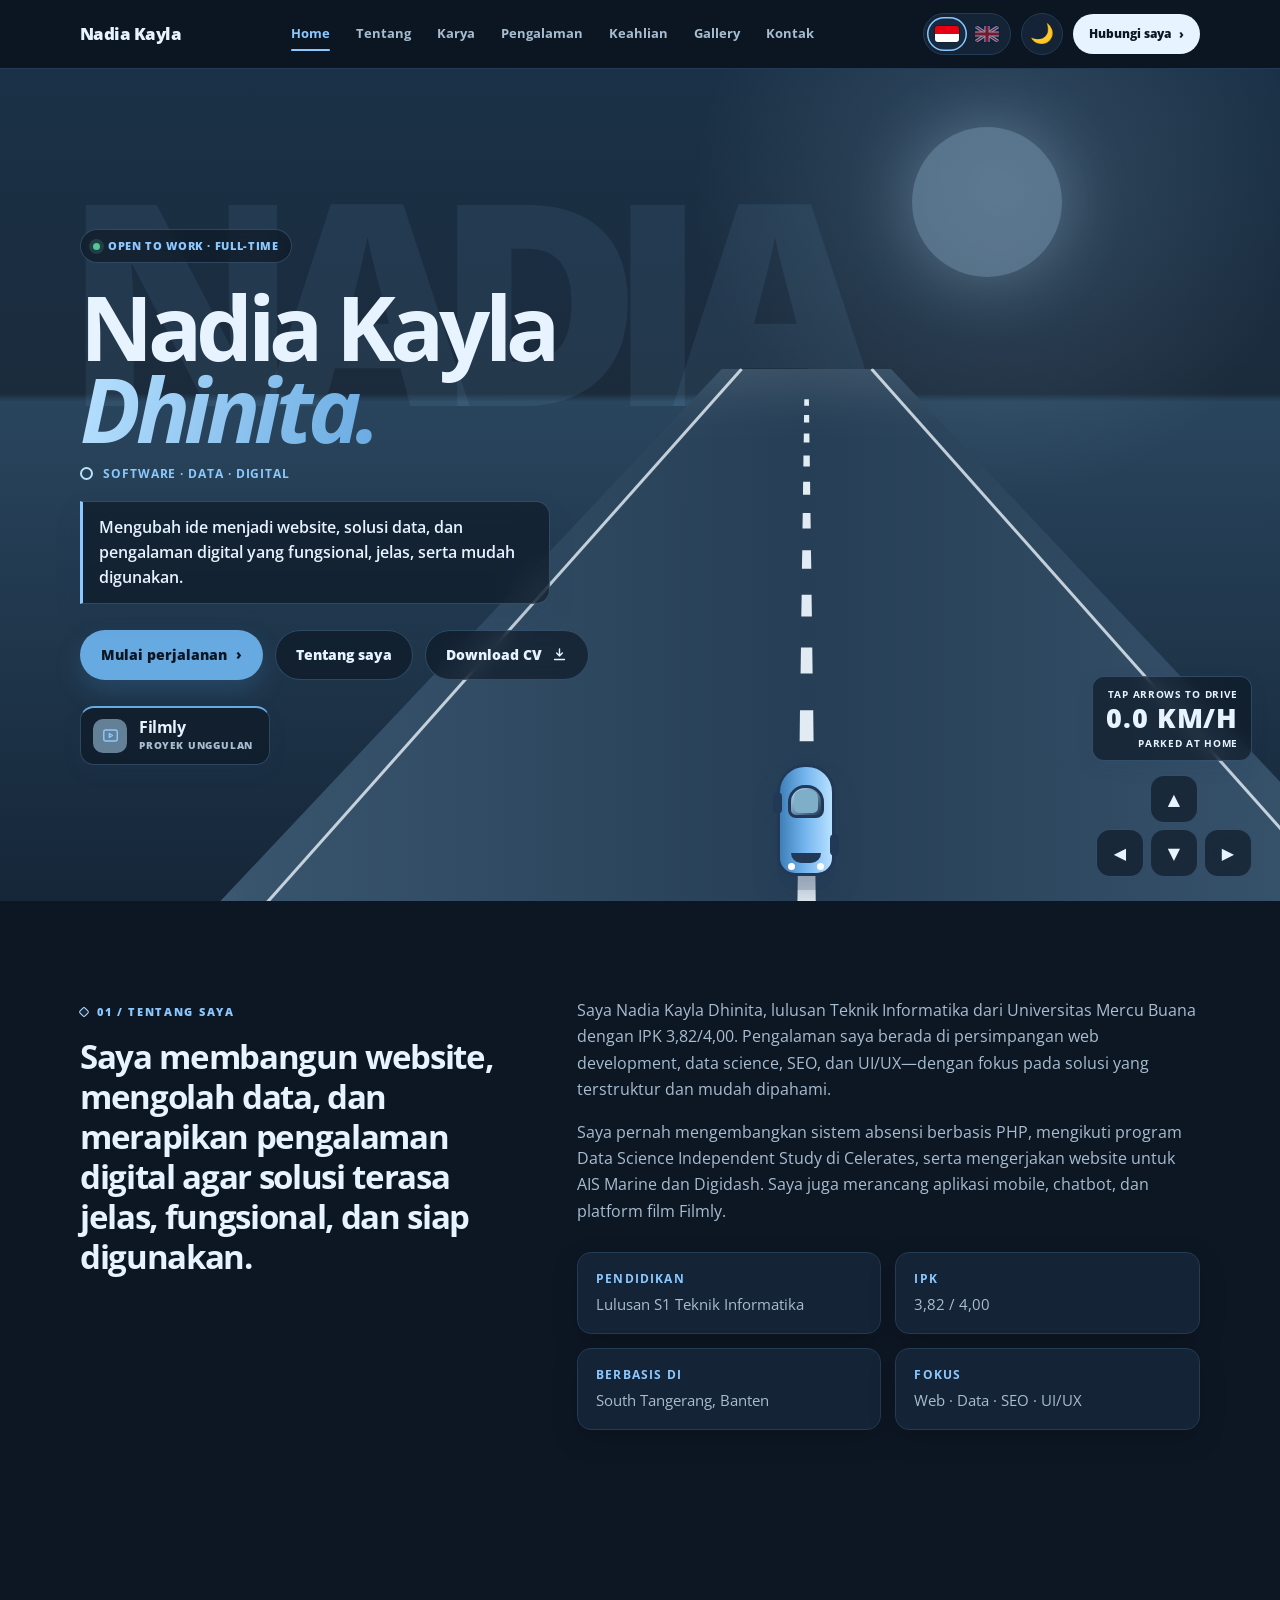
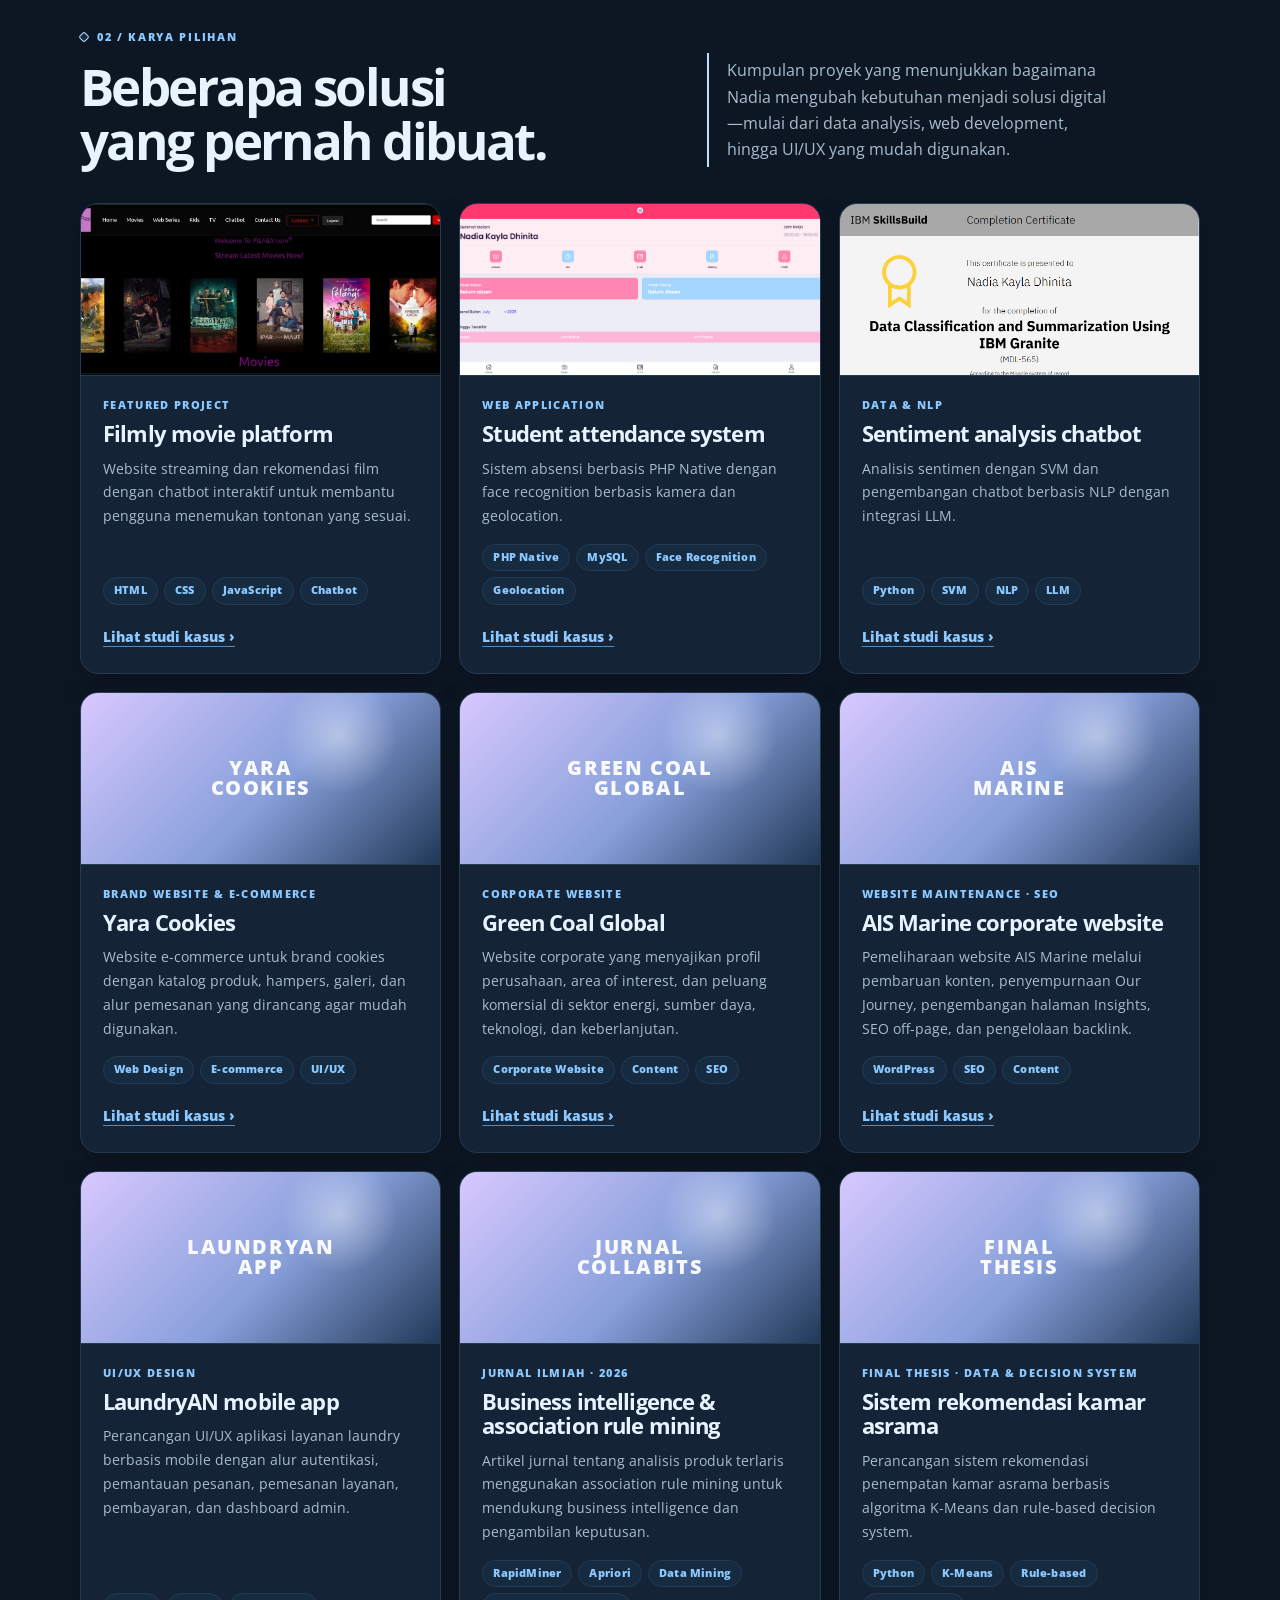
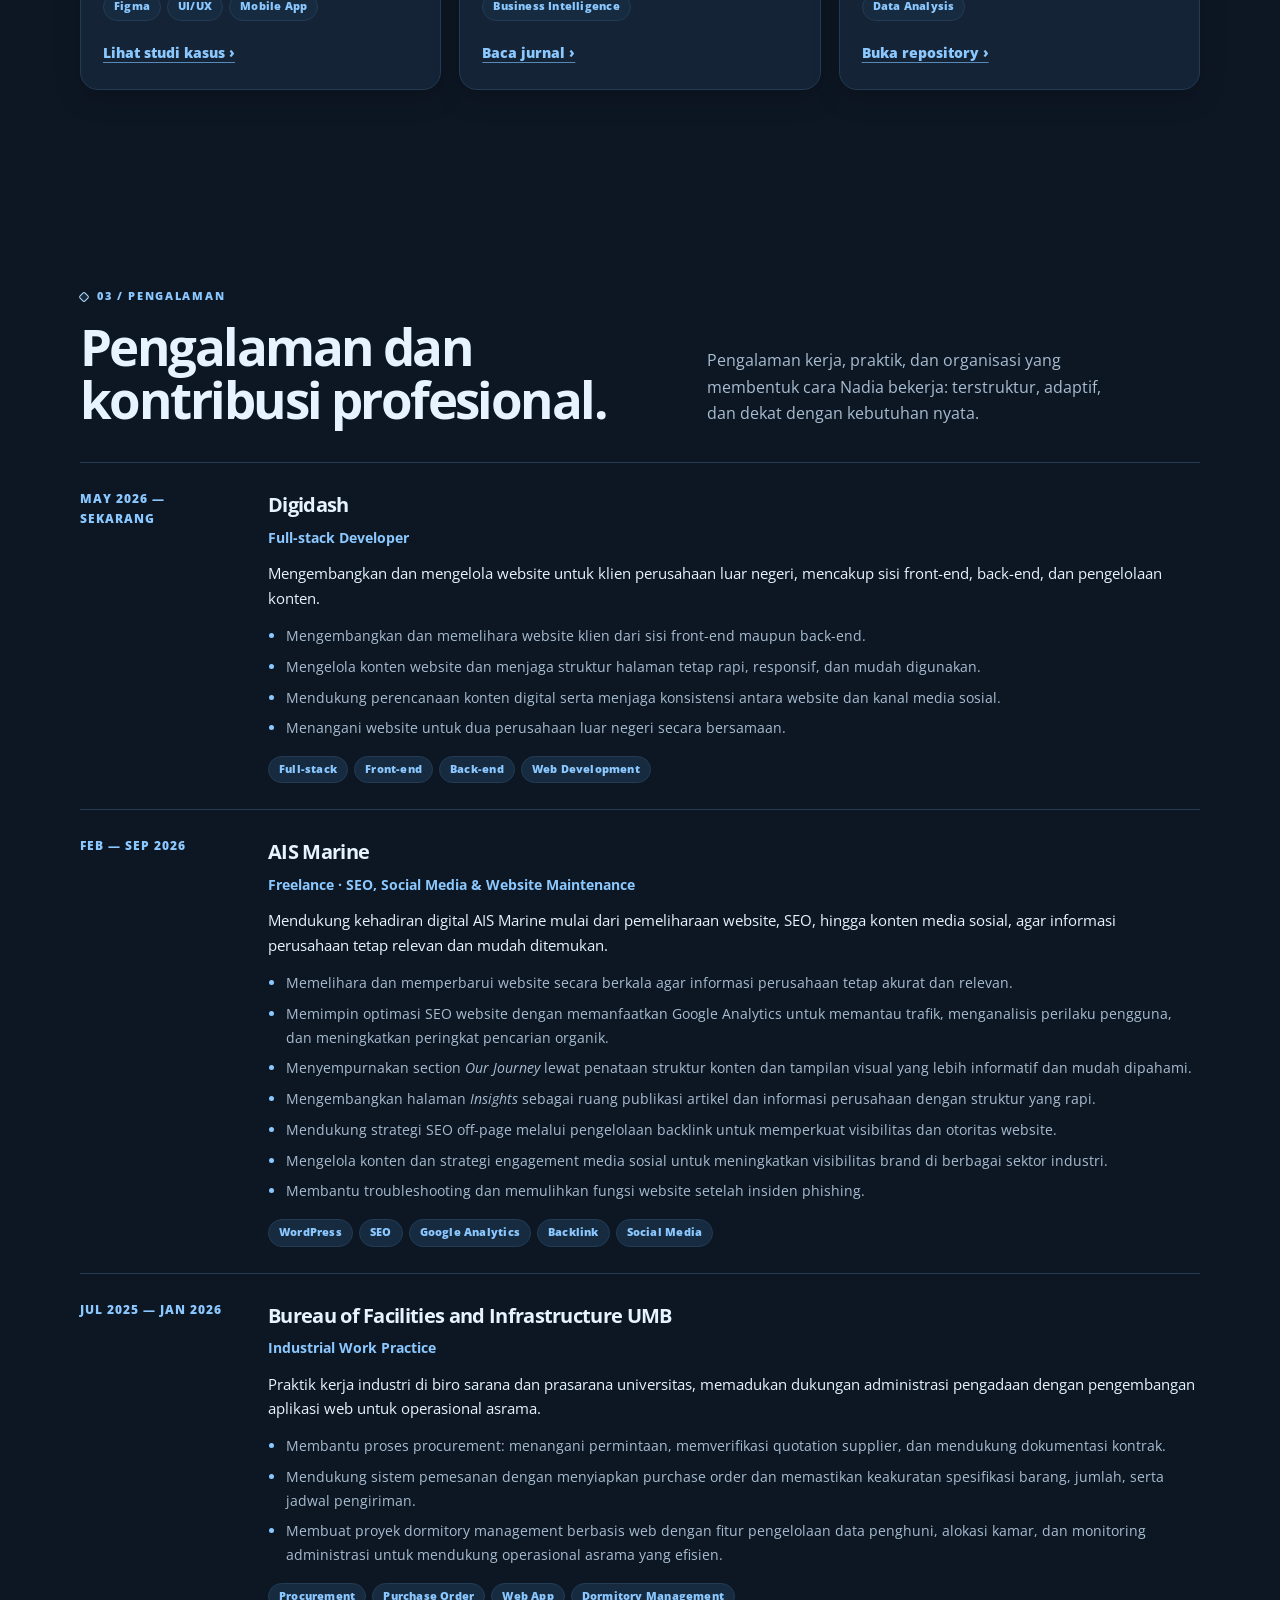
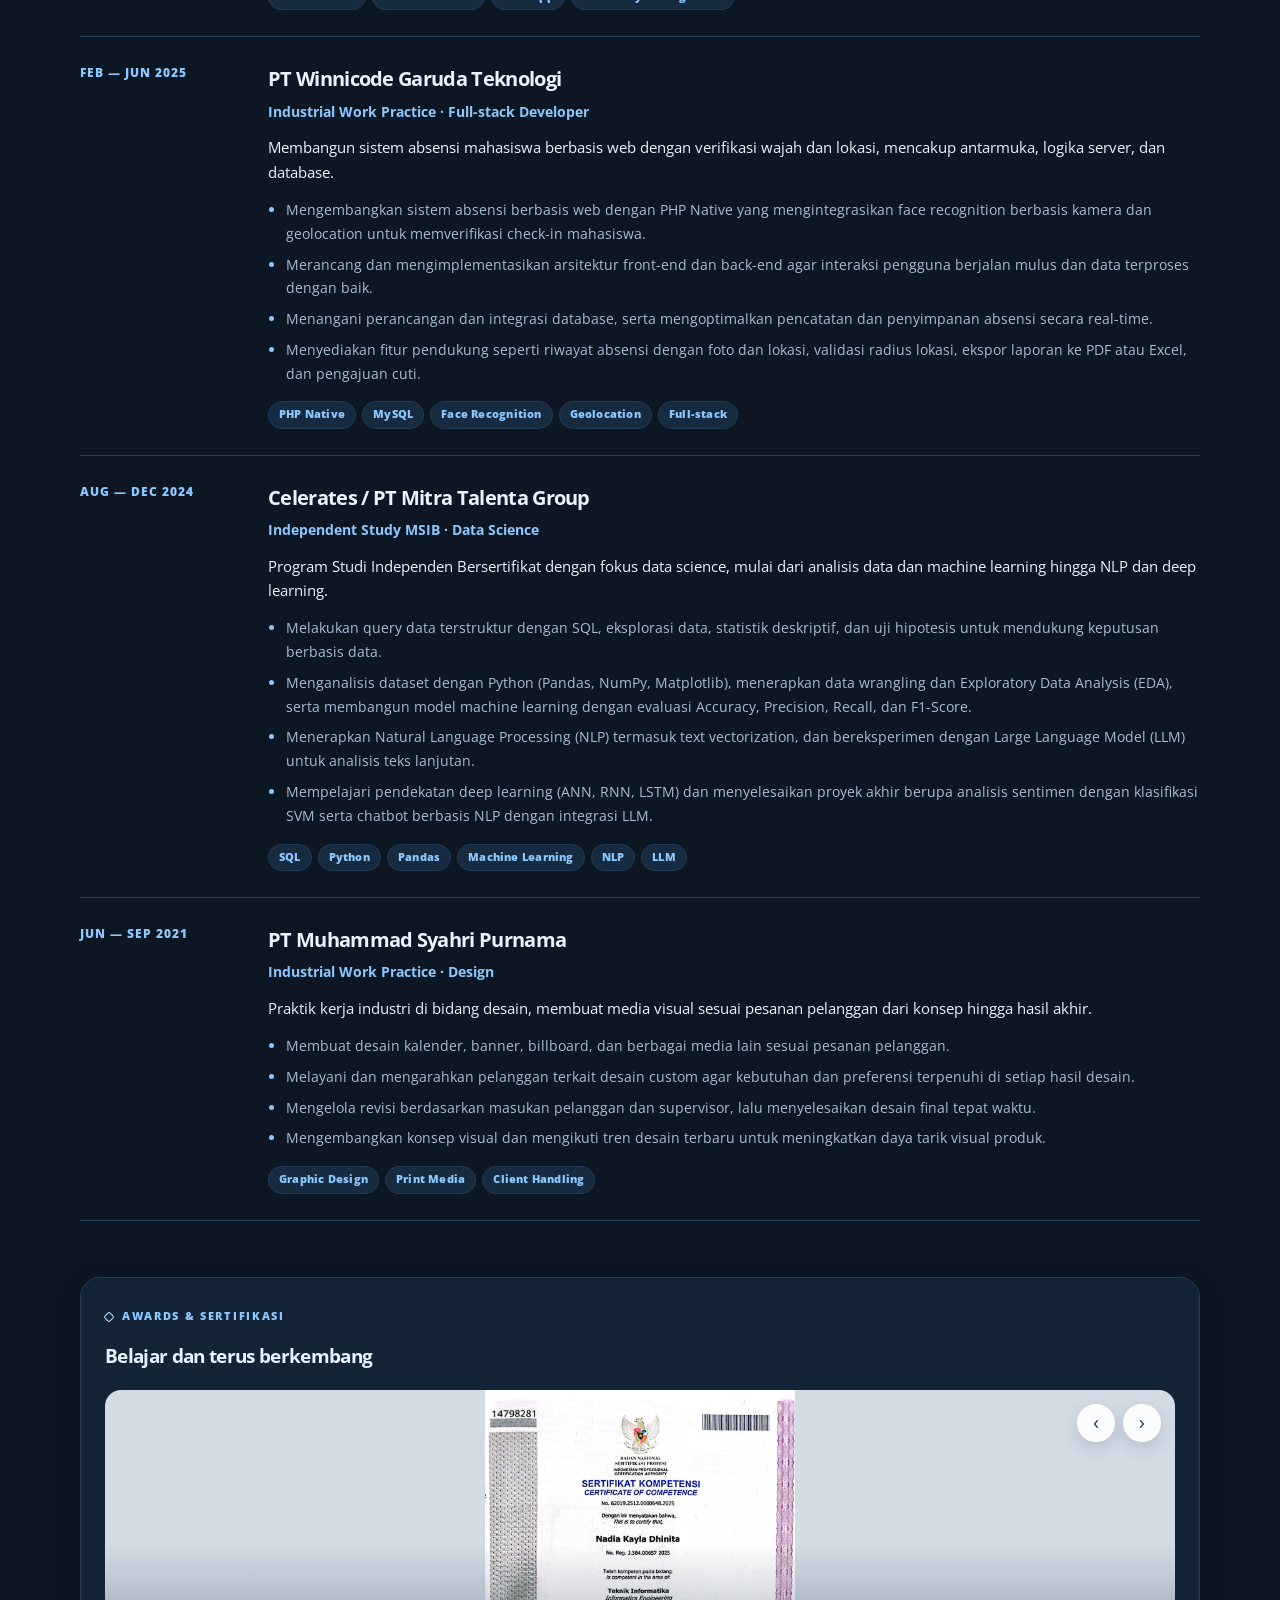
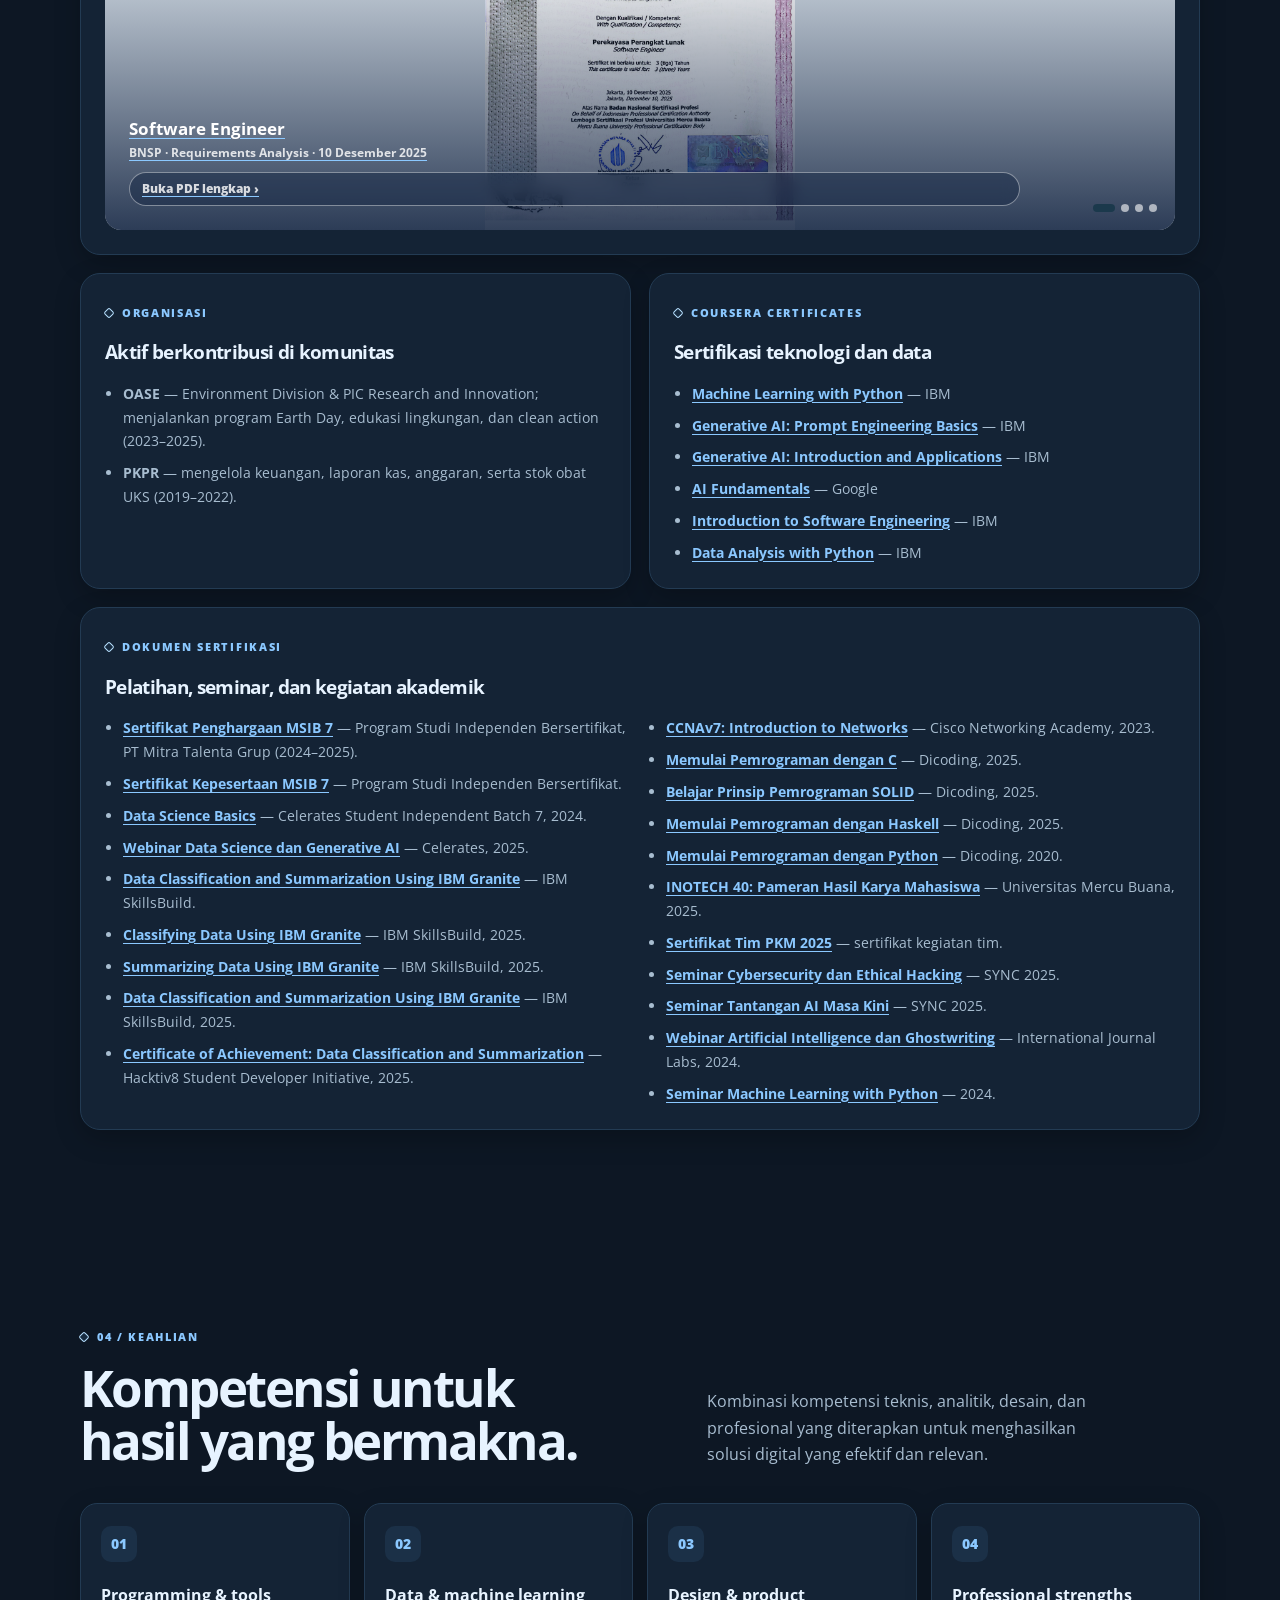
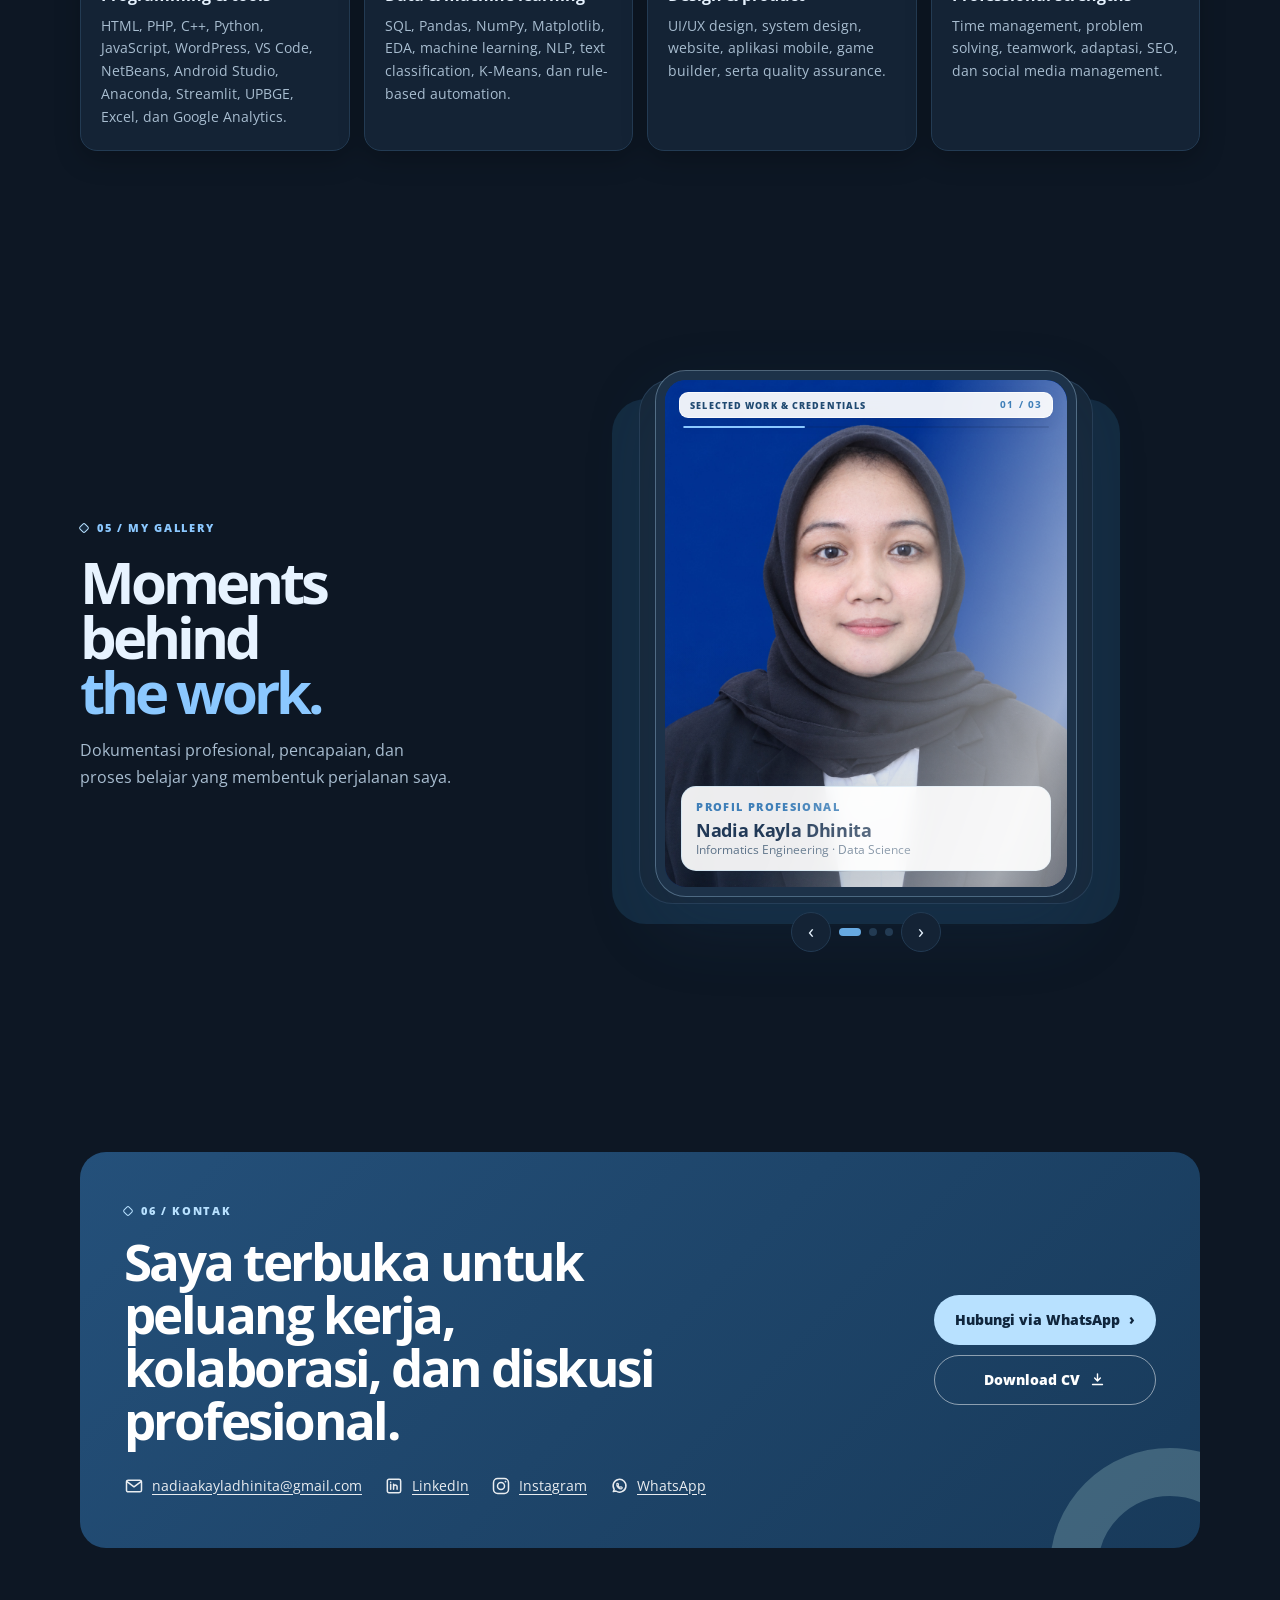
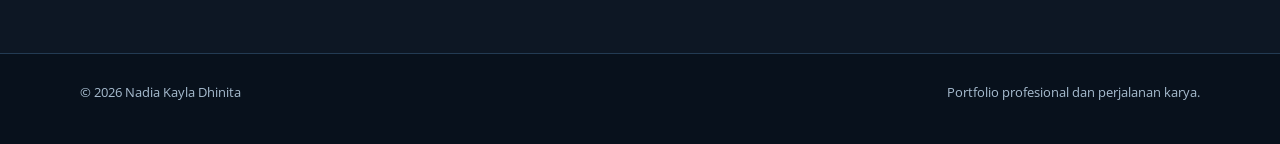
==== portofolio-fixed/index.html @ 9a5bb335 "Add files via upload" ====
<!doctype html>
<html lang="id" data-theme="dark">
<head>
  <meta charset="utf-8" />
  <meta name="viewport" content="width=device-width, initial-scale=1, viewport-fit=cover" />
  <meta name="description" content="Portofolio Nadia Kayla Dhinita — lulusan Teknik Informatika dengan fokus web development, data science, SEO, dan UI/UX." />
  <meta name="theme-color" content="#0d1724" />
  <meta property="og:title" content="Nadia Kayla Dhinita — Portfolio" />
  <meta property="og:description" content="Web · Data · SEO · UI/UX. Kumpulan karya, pengalaman, dan sertifikasi Nadia Kayla Dhinita." />
  <meta property="og:type" content="website" />
  <title>Nadia Kayla Dhinita — Portfolio</title>

  <!-- Terapkan tema & status intro sebelum render supaya tidak berkedip -->
  <script>
    (function () {
      var d = document.documentElement, t = 'dark', seen = false;
      d.classList.add('js');
      try { t = localStorage.getItem('nadia-portfolio-theme') || 'dark'; } catch (e) {}
      d.setAttribute('data-theme', t === 'light' ? 'light' : 'dark');
      try { seen = sessionStorage.getItem('nk-intro-seen') === '1'; } catch (e) {}
      if (seen) d.classList.add('skip-intro');
    })();
  </script>

  <link rel="icon" href="data:image/svg+xml,%3Csvg xmlns='http://www.w3.org/2000/svg' viewBox='0 0 100 100'%3E%3Ctext y='.9em' font-size='90'%3E🚗%3C/text%3E%3C/svg%3E" />
  <link rel="preconnect" href="https://fonts.googleapis.com" />
  <link rel="preconnect" href="https://fonts.gstatic.com" crossorigin />
  <link rel="stylesheet" href="https://fonts.googleapis.com/css2?family=Open+Sans:wght@400;500;600;700;800&display=swap" />

  <style>
    /* ============ Tokens ============ */
    :root {
      --ink: #22364a;
      --muted: #4a6075;
      --paper: #d6dee6;
      --white: #e4eaf0;
      --line: #bfcbd7;
      --blue: #5f9ccf;
      --accent: #2c6393;
      --accent-strong: #356fa2;
      --sky: #9bbfdc;
      --sky-soft: #cbd8e4;
      --mint: #c2d5e5;
      --lavender: #c9d7e5;
      --on-accent: #f4f7fa;
      --header-bg: rgba(214, 222, 230, .9);
      --frame: rgba(228, 234, 240, .92);
      --glass: rgba(224, 231, 239, .66);
      --glass-border: rgba(255, 255, 255, .32);
      --slide-glass: rgba(228, 234, 240, .93);
      --shadow: 0 20px 60px rgba(31, 51, 71, .16);
      --shadow-sm: 0 9px 26px rgba(31, 51, 71, .08);
      --hero-bg: radial-gradient(circle at 78% 15%, rgba(255,255,255,.14), transparent 25%), linear-gradient(180deg, #9db2c6 0%, #b1c2d2 39%, #96abbf 40%, #7b93aa 100%);
      --road: linear-gradient(90deg, #62809a, #4a657f 50%, #62809a);
      --sun: rgba(255, 255, 255, .26);
      --radius: 20px;
      --scene-h: 340px;
      color-scheme: light;
    }
    :root[data-theme="dark"] {
      --ink: #e7f3ff;
      --muted: #a8bdd0;
      --paper: #0d1724;
      --white: #142335;
      --line: #233b53;
      --blue: #8bc8ff;
      --accent: #8bc8ff;
      --accent-strong: #67a9e1;
      --sky: #b8e1ff;
      --sky-soft: #172b40;
      --mint: #1b394c;
      --lavender: #1b3047;
      --on-accent: #0d1724;
      --header-bg: rgba(13, 23, 36, .82);
      --frame: #1d3249;
      --glass: rgba(13, 23, 36, .66);
      --glass-border: rgba(139, 200, 255, .24);
      --slide-glass: rgba(255, 255, 255, .92);
      --shadow: 0 20px 60px rgba(0, 0, 0, .35);
      --shadow-sm: 0 9px 26px rgba(0, 0, 0, .22);
      --hero-bg: radial-gradient(circle at 78% 15%, rgba(184,225,255,.16), transparent 25%), linear-gradient(180deg, #1a3147 0%, #1b2b3c 39%, #29455d 40%, #152638 100%);
      --road: linear-gradient(90deg, #3a566f, #263f56 50%, #3a566f);
      --sun: rgba(184, 225, 255, .3);
      color-scheme: dark;
    }

    /* ============ Base ============ */
    *, *::before, *::after { box-sizing: border-box; }
    button, input, textarea, select { font: inherit; }
    html { scroll-behavior: smooth; scroll-padding-top: 88px; -webkit-text-size-adjust: 100%; }
    body {
      margin: 0;
      color: var(--ink);
      background: var(--paper);
      font-family: "Open Sans", ui-sans-serif, system-ui, -apple-system, "Segoe UI", sans-serif;
      line-height: 1.65;
      overflow-x: hidden;
      transition: background .3s ease, color .3s ease;
    }
    body::before {
      content: ""; position: fixed; inset: 0; z-index: -2; pointer-events: none;
      background-image: linear-gradient(rgba(115,181,239,.045) 1px, transparent 1px), linear-gradient(90deg, rgba(115,181,239,.045) 1px, transparent 1px);
      background-size: 52px 52px;
      -webkit-mask-image: linear-gradient(to bottom, rgba(0,0,0,.55), transparent 68%);
      mask-image: linear-gradient(to bottom, rgba(0,0,0,.55), transparent 68%);
    }
    img, iframe, svg { max-width: 100%; }
    a { color: inherit; text-decoration: none; }
    ul { margin: 0; padding: 0; }
    h1, h2, h3, p { overflow-wrap: break-word; }
    :where(a, button, [tabindex]):focus-visible { outline: 3px solid rgba(78,143,203,.55); outline-offset: 3px; border-radius: 6px; }
    :where(a, button) { -webkit-tap-highlight-color: transparent; }
    body.intro-active, body.modal-open { overflow: hidden; }

    .wrap { width: min(1120px, calc(100% - 40px)); margin-inline: auto; }
    section { padding: clamp(64px, 9vw, 96px) 0; }
    .skip-link { position: fixed; top: 10px; left: 14px; z-index: 200; padding: 10px 14px; border-radius: 999px; color: var(--on-accent); background: var(--accent-strong); font-size: .82rem; font-weight: 800; transform: translateY(-180%); transition: transform .2s ease; }
    .skip-link:focus { transform: translateY(0); }

    .eyebrow { display: inline-flex; align-items: center; gap: 9px; color: var(--accent); font-size: .7rem; font-weight: 800; letter-spacing: .15em; text-transform: uppercase; }
    .eyebrow::before { content: ""; width: 8px; height: 8px; border: 1.5px solid var(--sky); border-radius: 2px; background: var(--sky-soft); transform: rotate(45deg); }
    h2 { margin: 12px 0 0; font-size: clamp(1.9rem, 4vw, 3.2rem); line-height: 1.04; letter-spacing: -.05em; }
    .section-head { display: grid; grid-template-columns: minmax(0, 1.08fr) minmax(280px, .92fr); gap: 48px; align-items: end; margin-bottom: 36px; }
    .section-intro { max-width: 400px; margin: 0; color: var(--muted); }

    .button { display: inline-flex; align-items: center; justify-content: center; gap: 9px; min-height: 46px; padding: 12px 20px; border: 1px solid transparent; border-radius: 999px; font-size: .9rem; font-weight: 800; cursor: pointer; transition: transform .2s ease, background .2s ease, color .2s ease, border-color .2s ease; }
    .button:hover { transform: translateY(-2px); }
    .button.primary { color: var(--on-accent); background: var(--accent-strong); box-shadow: 0 12px 24px rgba(63,127,184,.25); }
    .button.primary:hover { background: var(--ink); color: var(--paper); }
    .button.ghost { color: var(--ink); border-color: var(--glass-border); background: var(--glass); backdrop-filter: blur(8px); -webkit-backdrop-filter: blur(8px); }
    .button.ghost:hover { background: var(--white); }

    .cursor-glow { position: fixed; top: 0; left: 0; z-index: -1; width: 340px; height: 340px; border-radius: 50%; pointer-events: none; opacity: 0; background: radial-gradient(circle, rgba(184,225,255,.3) 0%, rgba(184,225,255,.1) 30%, transparent 70%); filter: blur(5px); transform: translate3d(calc(var(--cx, -400px) - 50%), calc(var(--cy, -400px) - 50%), 0); transition: opacity .5s ease; }
    body.cursor-active .cursor-glow { opacity: .4; }

    /* ============ Intro ============ */
    .site-intro { position: fixed; inset: 0; z-index: 100; display: grid; place-items: center; overflow: hidden; color: #eaf6ff; background: #10263d; transition: opacity .7s ease, visibility .7s ease; }
    .skip-intro .site-intro { display: none; }
    .site-intro::before { content: ""; position: absolute; width: min(70vw, 760px); aspect-ratio: 1; border: 1px solid rgba(184,225,255,.22); border-radius: 50%; box-shadow: 0 0 0 55px rgba(184,225,255,.035), 0 0 0 110px rgba(184,225,255,.025); pointer-events: none; }
    .site-intro::after { content: ""; position: absolute; width: 24px; height: 24px; border: 1px solid var(--sky); border-radius: 50%; box-shadow: 0 0 28px rgba(184,225,255,.8); pointer-events: none; animation: intro-orbit 2.4s linear infinite; }
    .site-intro.is-done { opacity: 0; visibility: hidden; pointer-events: none; }
    .intro-grid { position: relative; z-index: 1; width: min(100% - 42px, 760px); }
    .intro-topline { display: flex; justify-content: space-between; padding-right: 110px; color: rgba(234,246,255,.62); font-size: .66rem; font-weight: 800; letter-spacing: .18em; text-transform: uppercase; }
    .intro-sound { position: absolute; top: -8px; right: 0; padding: 7px 11px; border: 1px solid rgba(184,225,255,.32); border-radius: 999px; color: rgba(234,246,255,.85); background: rgba(184,225,255,.08); font-size: .62rem; font-weight: 800; letter-spacing: .1em; text-transform: uppercase; cursor: pointer; }
    .intro-sound:hover { color: #10263d; background: var(--sky); }
    .intro-main { padding: 70px 0 40px; }
    .intro-kicker { display: flex; align-items: center; gap: 9px; margin-bottom: 20px; color: var(--sky); font-size: .7rem; font-weight: 800; letter-spacing: .18em; text-transform: uppercase; }
    .intro-kicker::before { content: ""; width: 10px; height: 10px; border: 2px solid var(--sky); border-radius: 50%; }
    .intro-title { margin: 0; color: #fff; font-size: clamp(2.8rem, 10vw, 7.5rem); font-weight: 800; letter-spacing: -.09em; line-height: .88; }
    .intro-title em { display: block; color: var(--sky); font-style: italic; }
    .intro-meta { display: flex; align-items: center; justify-content: space-between; gap: 18px; margin-top: 34px; color: rgba(234,246,255,.66); font-size: .76rem; font-weight: 700; letter-spacing: .08em; text-transform: uppercase; }
    .intro-progress { height: 2px; margin-top: 13px; overflow: hidden; background: rgba(184,225,255,.2); }
    .intro-progress::after { content: ""; display: block; width: 100%; height: 100%; background: var(--sky); transform-origin: left; animation: intro-progress 1.8s cubic-bezier(.2,.75,.25,1) both; }
    .intro-skip { margin-top: 26px; padding: 8px 0; border: 0; color: rgba(234,246,255,.75); background: none; font-size: .7rem; font-weight: 800; letter-spacing: .12em; text-transform: uppercase; cursor: pointer; }
    .intro-skip:hover { color: #fff; }
    @keyframes intro-progress { from { transform: scaleX(0); } to { transform: scaleX(1); } }
    @keyframes intro-orbit { from { transform: rotate(0) translateX(min(35vw, 380px)) rotate(0); } to { transform: rotate(360deg) translateX(min(35vw, 380px)) rotate(-360deg); } }

    /* ============ Header ============ */
    header { position: sticky; top: 0; z-index: 20; background: var(--header-bg); border-bottom: 1px solid var(--line); backdrop-filter: blur(16px); -webkit-backdrop-filter: blur(16px); }
    nav { display: flex; align-items: center; justify-content: space-between; gap: 18px; min-height: 68px; }
    .brand { font-size: 1.05rem; font-weight: 800; letter-spacing: -.03em; white-space: nowrap; }
    .nav-links { display: flex; align-items: center; gap: 26px; color: var(--muted); font-size: .8rem; font-weight: 700; }
    .nav-links a { position: relative; padding: 8px 0; transition: color .2s ease; }
    .nav-links a::after { content: ""; position: absolute; right: 0; bottom: 2px; left: 0; height: 2px; border-radius: 99px; background: var(--blue); transform: scaleX(0); transition: transform .25s ease; }
    .nav-links a:hover { color: var(--ink); }
    .nav-links a.active { color: var(--accent); }
    .nav-links a.active::after { transform: scaleX(1); }
    .nav-actions { display: flex; align-items: center; gap: 10px; }
    .theme-toggle { display: inline-grid; place-items: center; width: 42px; height: 42px; padding: 0; border: 1px solid var(--line); border-radius: 50%; color: var(--ink); background: var(--white); cursor: pointer; transition: transform .2s ease, border-color .2s ease; }
    .lang-toggle { display: inline-flex; align-items: center; padding: 3px; border: 1px solid var(--line); border-radius: 999px; background: var(--white); }
    .lang-toggle button { display: grid; place-items: center; width: 40px; height: 34px; padding: 0; border: 0; border-radius: 999px; background: transparent; cursor: pointer; opacity: .55; transition: opacity .2s ease, background .2s ease, transform .2s ease; }
    .lang-toggle .flag { width: 24px; height: 16px; border-radius: 3px; box-shadow: 0 0 0 1px rgba(0,0,0,.18); display: block; }
    .lang-toggle button:hover { opacity: 1; }
    .lang-toggle button[aria-pressed="true"] { opacity: 1; background: var(--sky-soft); box-shadow: inset 0 0 0 1.5px var(--blue); }
    .theme-toggle:hover { transform: translateY(-2px); border-color: var(--blue); }
    .theme-toggle-icon { font-size: 1.2rem; line-height: 1; font-family: "Apple Color Emoji", "Segoe UI Emoji", "Noto Color Emoji", sans-serif; }
    .nav-cta { display: inline-flex; align-items: center; gap: 8px; min-height: 40px; padding: 8px 16px; border-radius: 999px; color: var(--paper); background: var(--ink); font-size: .76rem; font-weight: 800; transition: transform .2s ease, background .2s ease; }
    .nav-cta:hover { background: var(--accent-strong); color: var(--on-accent); transform: translateY(-2px); }

    /* ============ Hero ============ */
    .hero { --road-center: 63%; position: relative; display: flex; align-items: center; min-height: max(640px, calc(100svh - 68px)); padding: 72px 0 48px; overflow: hidden; isolation: isolate; background: var(--hero-bg); }
    .hero::before { content: "NADIA"; position: absolute; z-index: -1; top: 14%; left: 5%; color: rgba(78,143,203,.1); font-size: clamp(7rem, 22vw, 23rem); font-weight: 800; letter-spacing: -.12em; line-height: .8; pointer-events: none; }
    :root[data-theme="dark"] .hero::before { color: rgba(139,200,255,.08); }
    .hero-sun { position: absolute; z-index: -1; top: 7%; right: 17%; width: 150px; height: 150px; border-radius: 50%; background: var(--sun); box-shadow: 0 0 70px var(--sun); }
    .hero-road { position: absolute; z-index: 0; right: -10%; bottom: -2%; left: 16%; height: 66%; background: var(--road); box-shadow: inset 0 25px 50px rgba(255,255,255,.1); clip-path: polygon(43% 0, 57% 0, 100% 100%, 0 100%); }
    .road-markings { position: absolute; inset: 0; width: 100%; height: 100%; overflow: visible; }
    .road-edge line { stroke: rgba(238,247,253,.78); stroke-width: 3; vector-effect: non-scaling-stroke; }
    .road-dash polygon { fill: rgba(238,247,253,.94); }
    .hero-content > * { pointer-events: auto; }
    .hero-content { pointer-events: none; position: relative; z-index: 3; display: flex; flex-direction: column; align-items: flex-start; }
    .availability-badge { display: inline-flex; align-items: center; gap: 8px; margin: 0 0 22px; padding: 7px 12px; border: 1px solid var(--glass-border); border-radius: 999px; color: var(--accent); background: var(--glass); font-size: .68rem; font-weight: 800; letter-spacing: .06em; text-transform: uppercase; backdrop-filter: blur(8px); -webkit-backdrop-filter: blur(8px); }
    .availability-badge::before { content: ""; width: 7px; height: 7px; border-radius: 50%; background: #55c59a; box-shadow: 0 0 0 4px rgba(85,197,154,.18); }
    .hero h1 { max-width: 700px; margin: 0 0 14px; font-size: clamp(2.9rem, 8vw, 5.6rem); line-height: .92; letter-spacing: -.06em; }
    .hero h1 em { font-style: italic; background: linear-gradient(105deg, #4a8bc4, #2b6296); -webkit-background-clip: text; background-clip: text; -webkit-text-fill-color: transparent; padding-right: .06em; }
    :root[data-theme="dark"] .hero h1 em { background: linear-gradient(105deg, #b8e1ff, #67a9e1); -webkit-background-clip: text; background-clip: text; }
    .hero-kicker { display: flex; align-items: center; gap: 10px; color: var(--accent); font-size: .72rem; font-weight: 700; letter-spacing: .08em; text-transform: uppercase; }
    .hero-kicker span { width: 13px; height: 13px; border: 2px solid var(--sky); border-radius: 50%; }
    .hero-description { max-width: 470px; margin: 18px 0 0; padding: 13px 16px; border: 1px solid var(--glass-border); border-left: 3px solid var(--blue); border-radius: 0 14px 14px 0; color: var(--ink); background: var(--glass); box-shadow: 0 12px 28px rgba(33,57,87,.1); backdrop-filter: blur(12px); -webkit-backdrop-filter: blur(12px); font-size: .98rem; font-weight: 600; line-height: 1.6; }
    .hero .actions { display: flex; flex-wrap: wrap; gap: 12px; margin-top: 26px; }
    .hero-proof { display: flex; align-items: center; gap: 12px; margin-top: 26px; padding: 10px 16px 10px 12px; border: 1px solid var(--glass-border); border-top: 2px solid var(--accent-strong); border-radius: 14px; background: var(--glass); box-shadow: 0 8px 20px rgba(33,57,87,.08); backdrop-filter: blur(8px); -webkit-backdrop-filter: blur(8px); }
    .proof-icon { display: grid; place-items: center; width: 34px; height: 34px; border-radius: 10px; color: var(--accent); background: rgba(184,225,255,.5); }
    .proof-icon svg { width: 19px; height: 19px; }
    .hero-proof strong { display: block; font-size: 1rem; line-height: 1.2; letter-spacing: -.03em; }
    .hero-proof span.proof-label { display: block; color: var(--muted); font-size: .64rem; font-weight: 800; letter-spacing: .08em; text-transform: uppercase; }

    /* Mini game */
    .hero-game { position: absolute; z-index: 2; inset: 0; pointer-events: none; }
    .game-car { position: absolute; bottom: 3%; left: calc(var(--road-center) + var(--car-x, 0px)); width: 58px; height: 112px; border: 3px solid #213957; border-radius: 28px 28px 18px 18px; background: linear-gradient(90deg, #3f7fb8 0%, #73b5ef 48%, #b8e1ff 100%); box-shadow: 0 14px 0 rgba(33,57,87,.2), 0 17px 23px rgba(33,57,87,.25); transform: translateX(-50%) translateY(var(--car-y, 0px)) rotate(var(--car-rotate, 0deg)) scale(var(--car-scale, 1)); transition: transform .08s linear; }
    .game-car::before { content: ""; position: absolute; top: 18px; left: 8px; right: 8px; height: 33px; border: 3px solid #213957; border-radius: 17px 17px 8px 8px; background: linear-gradient(135deg, #b8e1ff, #213957); }
    .game-car::after { content: ""; position: absolute; right: 11px; bottom: 10px; left: 11px; height: 10px; border-radius: 0 0 10px 10px; background: #213957; }
    .car-window { position: absolute; z-index: 1; top: 23px; left: 14px; width: 24px; height: 23px; border-radius: 8px 8px 5px 5px; background: #7faec8; }
    .car-light { position: absolute; z-index: 2; bottom: 3px; width: 7px; height: 7px; border-radius: 50%; background: #fff; }
    .car-light.left { left: 8px; } .car-light.right { right: 8px; }
    .car-wheel { position: absolute; width: 9px; height: 22px; border-radius: 7px; background: #213957; }
    .car-wheel.front { left: -7px; top: 25px; } .car-wheel.back { right: -7px; top: 67px; }
    .game-hud { position: absolute; right: 28px; bottom: 140px; display: flex; flex-direction: column; align-items: flex-end; padding: 9px 13px; border: 1px solid var(--glass-border); border-radius: 12px; color: var(--ink); background: var(--glass); box-shadow: 0 6px 18px rgba(33,57,87,.1); backdrop-filter: blur(8px); -webkit-backdrop-filter: blur(8px); text-transform: uppercase; }
    .game-hud strong { font-size: clamp(1.1rem, 2.2vw, 1.7rem); font-weight: 800; letter-spacing: .03em; line-height: 1.2; }
    .game-hud small, .game-status { font-size: .62rem; font-weight: 700; letter-spacing: .07em; }
    .game-pad { display: grid; position: absolute; right: 28px; bottom: 24px; grid-template-columns: repeat(3, 48px); grid-template-rows: repeat(2, 48px); gap: 6px; pointer-events: auto; touch-action: none; }
    .game-pad button { display: grid; place-items: center; padding: 0; border: 1px solid var(--glass-border); border-radius: 14px; color: var(--ink); background: var(--glass); backdrop-filter: blur(8px); -webkit-backdrop-filter: blur(8px); font-size: 1rem; line-height: 1; cursor: pointer; touch-action: none; user-select: none; -webkit-user-select: none; -webkit-touch-callout: none; }
    .game-pad button:active { background: var(--accent-strong); color: var(--on-accent); transform: scale(.94); }
    .game-pad [data-key="arrowup"] { grid-column: 2; grid-row: 1; }
    .game-pad [data-key="arrowleft"] { grid-column: 1; grid-row: 2; }
    .game-pad [data-key="arrowdown"] { grid-column: 2; grid-row: 2; }
    .game-pad [data-key="arrowright"] { grid-column: 3; grid-row: 2; }

    /* ============ About ============ */
    .about-grid { display: grid; grid-template-columns: .82fr 1.18fr; gap: clamp(32px, 6vw, 64px); align-items: start; }
    .about-lead { max-width: 530px; margin: 14px 0 0; font-size: clamp(1.4rem, 2.6vw, 2.1rem); line-height: 1.2; letter-spacing: -.04em; }
    .about-text { margin: 0 0 16px; color: var(--muted); }
    .facts { display: grid; grid-template-columns: repeat(2, minmax(0, 1fr)); gap: 14px; margin-top: 28px; }
    .fact { padding: 16px 18px; border: 1px solid var(--line); border-radius: 14px; background: var(--white); box-shadow: var(--shadow-sm); }
    .fact b { display: block; margin-bottom: 2px; color: var(--accent); font-size: .74rem; letter-spacing: .1em; text-transform: uppercase; }
    .fact span { color: var(--muted); font-size: .92rem; overflow-wrap: anywhere; }

    /* ============ Work ============ */
    .work-section, .experience-section, .gallery-section { background: var(--paper); }
    .work-section .section-intro { padding: 4px 0 4px 18px; border-left: 2px solid var(--sky); }
    .project-grid { display: grid; grid-template-columns: repeat(auto-fill, minmax(min(100%, 300px), 1fr)); gap: 18px; }
    .project { display: flex; flex-direction: column; overflow: hidden; border: 1px solid var(--line); border-radius: 18px; background: var(--white); box-shadow: var(--shadow-sm); transition: transform .25s ease, box-shadow .25s ease, border-color .25s ease; }
    .project:hover { transform: translateY(-5px); border-color: var(--sky); box-shadow: var(--shadow); }
    .project-preview { display: block; width: 100%; height: 172px; border: 0; border-bottom: 1px solid var(--line); object-fit: cover; object-position: top center; background: var(--sky-soft); pointer-events: none; transition: transform .55s cubic-bezier(.2,.75,.25,1); }
    .project:hover .project-preview { transform: scale(1.03); }
    .project-media { position: relative; overflow: hidden; }
    .project-preview-art { display: grid; place-items: center; color: rgba(255,255,255,.94); font-size: 1.25rem; font-weight: 800; letter-spacing: .08em; line-height: 1; text-align: center; text-transform: uppercase; background: radial-gradient(circle at 72% 25%, rgba(255,255,255,.4), transparent 20%), linear-gradient(135deg, #d8c8ff, #879fda 55%, #213957); }
    .project-body { display: flex; flex: 1; flex-direction: column; padding: 20px 22px 6px; }
    .project-label { color: var(--accent); font-size: .7rem; font-weight: 800; letter-spacing: .12em; text-transform: uppercase; }
    .project h3 { margin: 8px 0 0; font-size: 1.35rem; line-height: 1.12; letter-spacing: -.04em; }
    .project p { margin: 10px 0 0; color: var(--muted); font-size: .9rem; }
    .project-stack { display: flex; flex-wrap: wrap; gap: 6px; margin-top: auto; padding-top: 16px; list-style: none; }
    .project-stack li { padding: 4px 10px; border: 1px solid var(--line); border-radius: 999px; color: var(--accent); background: var(--sky-soft); font-size: .66rem; font-weight: 800; letter-spacing: .02em; }
    .project-link { display: inline-flex; align-items: center; align-self: flex-start; min-height: 44px; margin: 4px 22px 14px; padding: 0; border: 0; color: var(--accent); background: transparent; font-size: .88rem; font-weight: 800; text-decoration: underline; text-decoration-color: rgba(115,181,239,.7); text-underline-offset: 4px; cursor: pointer; transition: color .2s ease, transform .2s ease; }
    .project-link:hover { color: var(--ink); transform: translateX(4px); }

    /* ============ Experience ============ */
    .timeline { display: grid; }
    .timeline-item { display: grid; grid-template-columns: 160px 1fr; gap: 28px; padding: 26px 0; border-top: 1px solid var(--line); }
    .timeline-item:last-child { border-bottom: 1px solid var(--line); }
    .timeline-period { color: var(--accent); font-size: .76rem; font-weight: 800; letter-spacing: .08em; text-transform: uppercase; }
    .timeline-content h3 { margin: 0 0 4px; font-size: 1.22rem; letter-spacing: -.035em; }
    .timeline-content .role { display: block; margin-bottom: 12px; color: var(--accent); font-size: .9rem; font-weight: 700; }
    .exp-summary { margin: 0 0 14px; color: var(--ink); font-size: .95rem; line-height: 1.6; }
    .exp-points { padding-left: 18px; color: var(--muted); font-size: .9rem; }
    .exp-points li + li { margin-top: 7px; }
    .exp-points li::marker { color: var(--blue); }
    .exp-tags { display: flex; flex-wrap: wrap; gap: 6px; margin-top: 16px; padding: 0; list-style: none; }
    .exp-tags li { padding: 4px 10px; border: 1px solid var(--line); border-radius: 999px; color: var(--accent); background: var(--sky-soft); font-size: .66rem; font-weight: 800; letter-spacing: .02em; }
    .credentials { display: grid; grid-template-columns: repeat(2, minmax(0, 1fr)); gap: 18px; margin-top: 56px; }
    .credential-card { padding: 24px; border: 1px solid var(--line); border-radius: var(--radius); background: var(--white); box-shadow: var(--shadow-sm); }
    .credential-card.wide, .credential-card.awards-card { grid-column: 1 / -1; }
    .credential-card h3 { margin: 12px 0 14px; font-size: 1.2rem; letter-spacing: -.035em; }
    .credential-card ul { padding-left: 18px; color: var(--muted); font-size: .9rem; }
    .credential-card li + li { margin-top: 8px; }
    .credential-card a { color: var(--accent); font-weight: 700; text-decoration: underline; text-decoration-thickness: 1px; text-underline-offset: 3px; }
    .certificate-links { columns: 2; column-gap: 34px; }
    .certificate-links li { break-inside: avoid; }

    .credential-slider { position: relative; height: clamp(280px, 40vw, 440px); margin-top: 18px; overflow: hidden; border-radius: 16px; background: var(--paper); touch-action: pan-y; }
    .credential-slide { position: absolute; inset: 0; display: flex; flex-direction: column; justify-content: flex-end; padding: 24px; opacity: 0; visibility: hidden; transform: translateX(18px); transition: opacity .45s ease, transform .45s ease, visibility .45s ease; pointer-events: none; }
    .credential-slide.active { opacity: 1; visibility: visible; transform: none; pointer-events: auto; }
    .credential-slide img { position: absolute; inset: 0; z-index: 0; width: 100%; height: 100%; object-fit: contain; background: #d3dce5; -webkit-user-drag: none; }
    .credential-slide::after { content: ""; position: absolute; inset: 0; z-index: 1; background: linear-gradient(180deg, rgba(17,34,63,0) 35%, rgba(17,34,63,.86) 100%); }
    .credential-slide .slide-copy { position: relative; z-index: 2; max-width: 88%; color: #fff; }
    .credential-slide .slide-copy strong { display: block; margin-bottom: 4px; font-size: 1.08rem; line-height: 1.2; }
    .credential-slide .slide-copy > span { display: block; color: rgba(255,255,255,.82); font-size: .78rem; line-height: 1.45; }
    .credential-slide .slide-link, .credential-slide .slide-copy a { display: inline-flex; align-items: center; margin: 10px 8px 0 0; padding: 7px 12px; border: 1px solid rgba(255,255,255,.42); border-radius: 999px; color: #fff; background: rgba(17,34,63,.45); font-size: .74rem; font-weight: 800; text-decoration: none; backdrop-filter: blur(8px); -webkit-backdrop-filter: blur(8px); transition: background .2s ease; }
    .credential-slide .slide-copy a:hover, a.credential-slide:hover .slide-link { background: var(--accent-strong); }
    .credential-controls { position: absolute; top: 14px; right: 14px; z-index: 4; display: flex; gap: 8px; }
    .credential-arrow { display: grid; place-items: center; width: 38px; height: 38px; padding: 0 0 2px; border: 1px solid rgba(255,255,255,.8); border-radius: 50%; color: #213957; background: rgba(255,255,255,.9); box-shadow: 0 6px 16px rgba(23,43,90,.16); font-size: 1.25rem; line-height: 1; cursor: pointer; transition: transform .2s ease, background .2s ease, color .2s ease; }
    .credential-arrow:hover { color: #fff; background: var(--accent-strong); transform: translateY(-2px); }
    .credential-dots { position: absolute; right: 18px; bottom: 18px; z-index: 4; display: flex; gap: 6px; }
    .credential-dot, .carousel-dot { width: 8px; height: 8px; padding: 0; border: 0; border-radius: 99px; background: rgba(255,255,255,.6); cursor: pointer; transition: width .25s ease, background .25s ease; }
    .credential-dot.active { width: 22px; background: var(--mint); }

    /* ============ Skills ============ */
    .skills-grid { display: grid; grid-template-columns: repeat(auto-fit, minmax(min(100%, 230px), 1fr)); gap: 14px; }
    .skill { padding: 22px 20px; border: 1px solid var(--line); border-radius: 17px; background: var(--white); box-shadow: var(--shadow-sm); transition: transform .25s ease; }
    .skill:hover { transform: translateY(-4px); }
    .skill-icon { display: grid; place-items: center; width: 36px; height: 36px; margin-bottom: 20px; border-radius: 10px; color: var(--accent); background: var(--lavender); font-size: .85rem; font-weight: 800; }
    .skill h3 { margin: 0 0 6px; font-size: 1rem; }
    .skill p { margin: 0; color: var(--muted); font-size: .86rem; }

    /* ============ Gallery ============ */
    .gallery-section { overflow: hidden; }
    .gallery-layout { display: grid; grid-template-columns: .72fr 1.28fr; gap: clamp(32px, 6vw, 86px); align-items: center; }
    .gallery-intro { max-width: 380px; }
    .gallery-intro h2 { margin: 14px 0 18px; font-size: clamp(2.3rem, 4.5vw, 4.3rem); letter-spacing: -.07em; line-height: .96; }
    .gallery-intro h2 span { color: var(--blue); }
    .gallery-intro p { margin: 0; color: var(--muted); }
    .gallery-stage { position: relative; display: flex; flex-direction: column; align-items: center; gap: 16px; padding: 28px 0 8px; perspective: 1200px; }
    .gallery-stage .shape { position: absolute; border-radius: 34px; pointer-events: none; transition: transform .5s cubic-bezier(.2,.8,.2,1); }
    .gallery-stage .shape.one { inset: 56px 12% 36px; background: var(--sky-soft); transform: translate3d(var(--shape-x, 0), var(--shape-y, 0), 0); }
    .gallery-stage .shape.two { inset: 36px 16% 56px; border: 1px solid var(--line); background: var(--lavender); transform: translate3d(var(--shape-x-r, 0), var(--shape-y-r, 0), 0); }
    :root[data-theme="dark"] .gallery-stage .shape.one { background: #142b40; }
    :root[data-theme="dark"] .gallery-stage .shape.two { border-color: rgba(139,200,255,.14); background: #17283a; }
    .carousel { position: relative; z-index: 2; width: min(420px, 88%); aspect-ratio: 4 / 5; overflow: hidden; border: 9px solid var(--frame); border-radius: 30px; background: var(--sky-soft); box-shadow: 0 30px 70px rgba(26,62,102,.22), 0 0 0 1px rgba(184,225,255,.4); transform: rotateX(var(--tilt-y, 0deg)) rotateY(var(--tilt-x, 0deg)); transition: transform .18s cubic-bezier(.2,.8,.2,1), box-shadow .4s ease; touch-action: pan-y; cursor: grab; }
    .carousel:active { cursor: grabbing; }
    .carousel::before { content: ""; position: absolute; inset: 0; z-index: 5; background: linear-gradient(110deg, transparent 25%, rgba(255,255,255,.6) 48%, transparent 67%); background-size: 220% 100%; pointer-events: none; mix-blend-mode: screen; animation: frame-shine 8s ease-in-out infinite; }
    @keyframes frame-shine { 0%, 58%, 100% { opacity: 0; background-position: -120% 0; } 70% { opacity: .8; background-position: 120% 0; } 80% { opacity: 0; } }
    .slide { position: absolute; inset: 0; display: flex; align-items: flex-end; padding: 16px; opacity: 0; visibility: hidden; transform: scale(1.025); transition: opacity .7s ease, visibility .7s ease, transform .7s cubic-bezier(.2,.8,.2,1); }
    .slide.active { opacity: 1; visibility: visible; transform: none; }
    .profile-photo { position: absolute; inset: 0; width: 100%; height: 100%; object-fit: contain; background: var(--sky-soft); -webkit-user-drag: none; }
    .slide:not(.achievement-slide) .profile-photo { object-fit: cover; object-position: center top; background: #0d3b98; }
    .slide::before { content: ""; position: absolute; inset: 0; z-index: 1; background: linear-gradient(180deg, transparent 50%, rgba(17,34,63,.28) 100%); pointer-events: none; }
    .slide .slide-copy { position: relative; z-index: 2; width: 100%; padding: 12px 14px; border: 1px solid rgba(211,229,241,.92); border-radius: 15px; color: #213957; background: var(--slide-glass); box-shadow: 0 10px 24px rgba(34,71,111,.12); backdrop-filter: blur(9px); -webkit-backdrop-filter: blur(9px); }
    .slide-tag { display: block; margin-bottom: 4px; color: #3f7fb8; font-size: .66rem; font-weight: 800; letter-spacing: .13em; text-transform: uppercase; }
    .slide .slide-copy strong { display: block; font-size: 1.1rem; line-height: 1.2; letter-spacing: -.02em; }
    .slide .slide-copy small { display: block; color: #5d7389; font-size: .76rem; line-height: 1.4; }
    .slide .slide-copy a { display: inline-block; margin-top: 6px; color: #3f7fb8; font-size: .74rem; font-weight: 800; text-decoration: underline; text-underline-offset: 3px; }
    .carousel-topline { position: absolute; z-index: 6; top: 12px; left: 14px; right: 14px; display: flex; align-items: center; justify-content: space-between; gap: 10px; padding: 6px 10px; border: 1px solid rgba(255,255,255,.7); border-radius: 9px; color: #214b72; background: var(--slide-glass); box-shadow: 0 5px 14px rgba(33,57,87,.08); backdrop-filter: blur(8px); -webkit-backdrop-filter: blur(8px); font-size: .58rem; font-weight: 800; letter-spacing: .12em; line-height: 1.2; text-transform: uppercase; pointer-events: none; }
    .carousel-topline strong { color: #3f7fb8; font-size: .62rem; }
    .carousel-progress { position: absolute; z-index: 6; top: 46px; right: 18px; left: 18px; height: 2px; overflow: hidden; border-radius: 99px; background: rgba(17,34,63,.14); pointer-events: none; }
    .carousel-progress::after { content: ""; display: block; width: calc(var(--progress, 25) * 1%); height: 100%; border-radius: inherit; background: var(--blue); transition: width .6s cubic-bezier(.2,.8,.2,1); }
    .carousel-ui { position: relative; z-index: 3; display: flex; align-items: center; gap: 8px; }
    .carousel-ui .carousel-dot { background: var(--line); }
    .carousel-ui .carousel-dot.active { width: 22px; background: var(--accent-strong); }
    .carousel-arrow { display: grid; place-items: center; width: 40px; height: 40px; padding: 0 0 2px; border: 1px solid var(--line); border-radius: 50%; color: var(--ink); background: var(--white); font-size: 1.25rem; line-height: 1; cursor: pointer; transition: transform .2s ease, background .2s ease, color .2s ease; }
    .carousel-arrow:hover { color: var(--on-accent); background: var(--accent-strong); transform: translateY(-2px); }

    /* ============ Contact & footer ============ */
    .contact { padding-bottom: clamp(70px, 9vw, 105px); }
    .contact-box { position: relative; display: grid; grid-template-columns: minmax(0, 1fr) auto; gap: 30px; align-items: center; padding: clamp(28px, 5vw, 44px); overflow: hidden; color: #fff; background: linear-gradient(135deg, #24507a, #183a5a); border-radius: 26px; }
    .contact-box::after { content: ""; position: absolute; right: -90px; bottom: -140px; width: 240px; height: 240px; border: 48px solid rgba(198,242,233,.22); border-radius: 50%; pointer-events: none; }
    .contact-box > * { position: relative; z-index: 1; }
    .contact-box .eyebrow { color: #b8e1ff; }
    .contact-box .eyebrow::before { border-color: var(--sky); background: transparent; }
    .contact-box h2 { max-width: 560px; color: #fff; }
    .contact-details { display: flex; flex-wrap: wrap; gap: 8px 22px; margin-top: 20px; font-size: .9rem; }
    .social-link { display: inline-flex; align-items: center; gap: 8px; min-height: 36px; color: rgba(255,255,255,.9); text-decoration: underline; text-underline-offset: 3px; overflow-wrap: anywhere; transition: color .2s ease; }
    .social-link:hover { color: var(--sky); }
    .social-icon { flex: 0 0 20px; width: 20px; height: 20px; }
    .contact-box .button { color: #10263d; background: var(--sky); }
    .contact-box .button:hover { color: #10263d; background: #fff; }
    .contact-actions { display: flex; flex-direction: column; gap: 10px; }
    .contact-box .button.outline { color: #fff; background: transparent; border-color: rgba(255,255,255,.5); }
    .contact-box .button.outline:hover { color: #10263d; background: var(--sky); border-color: var(--sky); }
    .btn-icon { width: 17px; height: 17px; flex: 0 0 17px; }
    footer { padding: 28px 0 calc(40px + env(safe-area-inset-bottom)); border-top: 1px solid var(--line); color: var(--muted); font-size: .83rem; }
    :root[data-theme="dark"] footer { background: #08111c; }
    footer .wrap { display: flex; flex-wrap: wrap; justify-content: space-between; gap: 6px 20px; }
    footer p { margin: 0; }

    /* ============ Project modal ============ */
    .project-modal[hidden] { display: none; }
    .project-modal { position: fixed; inset: 0; z-index: 90; display: grid; place-items: center; padding: 22px; }
    .project-modal-backdrop { position: absolute; inset: 0; background: rgba(13,23,36,.62); backdrop-filter: blur(7px); -webkit-backdrop-filter: blur(7px); }
    .project-modal-card { position: relative; z-index: 1; width: min(940px, 100%); max-height: min(740px, calc(100dvh - 44px)); overflow: auto; overscroll-behavior: contain; padding: 14px; border: 1px solid var(--line); border-radius: 24px; background: var(--white); box-shadow: 0 28px 80px rgba(0,0,0,.32); animation: modal-in .3s ease both; }
    @keyframes modal-in { from { opacity: 0; transform: translateY(14px) scale(.98); } to { opacity: 1; transform: none; } }
    .project-modal-close { position: absolute; top: 24px; right: 24px; z-index: 5; display: grid; place-items: center; width: 40px; height: 40px; padding: 0 0 2px; border: 1px solid var(--line); border-radius: 50%; color: var(--ink); background: var(--white); font-size: 1.3rem; line-height: 1; cursor: pointer; }
    .project-modal-close:hover { color: var(--on-accent); background: var(--accent-strong); }
    .project-modal-grid { display: grid; grid-template-columns: 1.04fr .96fr; gap: 28px; align-items: stretch; }
    .project-modal-grid.no-evidence { grid-template-columns: 1fr; }
    .project-modal-evidence { position: relative; min-height: 360px; overflow: hidden; border-radius: 17px; background: var(--sky-soft); }
    .project-modal-evidence[hidden] { display: none; }
    .project-modal-evidence img { display: block; width: 100%; height: 100%; min-height: 360px; object-fit: contain; }
    .project-evidence-controls { position: absolute; left: 12px; right: 12px; bottom: 12px; z-index: 2; display: flex; align-items: center; justify-content: space-between; gap: 10px; }
    .project-evidence-controls[hidden] { display: none; }
    .project-evidence-arrow { display: grid; place-items: center; width: 38px; height: 38px; flex: 0 0 auto; padding: 0 0 2px; border: 1px solid rgba(255,255,255,.75); border-radius: 50%; color: #213957; background: rgba(255,255,255,.92); box-shadow: 0 6px 16px rgba(19,42,67,.16); font-size: 1.2rem; line-height: 1; cursor: pointer; transition: transform .2s ease, color .2s ease, background .2s ease; }
    .project-evidence-arrow:hover { color: #fff; background: #3f7fb8; transform: translateY(-2px); }
    .project-evidence-dots { display: flex; align-items: center; justify-content: center; flex-wrap: wrap; gap: 5px; min-width: 0; max-width: 70%; padding: 6px 10px; border-radius: 99px; background: rgba(255,255,255,.7); }
    .project-evidence-dot { width: 6px; height: 6px; padding: 0; border: 0; border-radius: 99px; background: rgba(33,57,87,.3); cursor: pointer; transition: width .2s ease, background .2s ease; }
    .project-evidence-dot.active { width: 18px; background: #3f7fb8; }
    .project-modal-copy { padding: 30px 28px 24px 8px; }
    .project-modal-copy h2 { margin: 12px 0; font-size: clamp(1.9rem, 4vw, 3rem); }
    .project-modal-copy p { color: var(--muted); }
    .project-modal-copy ul { margin-top: 16px; padding-left: 19px; color: var(--muted); font-size: .9rem; }
    .project-modal-copy li + li { margin-top: 8px; }
    .project-modal-actions { display: flex; flex-wrap: wrap; gap: 12px; margin-top: 24px; }
    .project-modal-actions a { display: inline-flex; align-items: center; gap: 7px; min-height: 44px; padding: 10px 16px; border-radius: 999px; color: #10263d; background: var(--sky); font-size: .82rem; font-weight: 800; }
    .project-modal-actions a:hover { color: #fff; background: #3f7fb8; }

    /* ============ Reveal ============ */
    .js .reveal { opacity: 0; transform: translateY(22px); transition: opacity .7s ease, transform .7s cubic-bezier(.2,.75,.25,1); }
    .js .reveal.from-top { transform: translateY(-22px); }
    .js .reveal.is-visible { opacity: 1; transform: none; }

    /* ============ Responsive ============ */
    @media (max-width: 1000px) {
      .nav-links { gap: 18px; }
      .nav-cta { display: none; }
    }
    @media (max-width: 850px) {
      .section-head { display: block; }
      .section-intro { max-width: none; margin-top: 16px; }
      .about-grid, .gallery-layout { grid-template-columns: 1fr; gap: 32px; }
      .gallery-intro { max-width: 620px; }
      .timeline-item { grid-template-columns: 1fr; gap: 6px; }
      .project-modal-grid { grid-template-columns: 1fr; gap: 0; }
      .project-modal-copy { padding: 22px 14px 14px; }
    }
    @media (max-width: 760px) {
      html { scroll-padding-top: 112px; }
      .wrap { width: calc(100% - 32px); }
      nav { flex-wrap: wrap; gap: 0 12px; min-height: 0; padding-top: 8px; }
      .nav-actions { margin-left: auto; gap: 8px; }
      .theme-toggle { width: 38px; height: 38px; }
      .lang-toggle button { width: 36px; height: 30px; }
      .nav-links { order: 3; width: 100%; gap: 22px; margin: 2px -16px 0; padding: 2px 16px 6px; overflow-x: auto; scrollbar-width: none; -webkit-overflow-scrolling: touch; }
      .nav-links::-webkit-scrollbar { display: none; }
      .nav-links a { flex: 0 0 auto; padding: 8px 0 9px; }

      .hero { --road-center: 50%; display: block; min-height: 0; padding: 40px 0 0; }
      .hero::before { top: 3%; left: 2%; font-size: 36vw; }
      .hero-sun { top: 4%; right: 6%; width: 86px; height: 86px; }
      .hero-content { width: calc(100% - 32px); margin-inline: auto; padding-bottom: calc(var(--scene-h) + 28px); }
      .hero h1 { font-size: clamp(2.9rem, 15vw, 4.4rem); }
      .hero-description { font-size: .94rem; }
      .hero .actions { width: 100%; }
      .hero .actions .button { flex: 1 1 calc(50% - 6px); white-space: nowrap; }
      .hero .actions .button.primary { flex-basis: 100%; }
      .hero-road { right: -20%; bottom: 0; left: -20%; height: var(--scene-h); }
      .hero-game { inset: auto 0 0 0; height: var(--scene-h); }
      .game-car { bottom: 18px; --car-scale: .72; }
      .game-hud { right: 14px; bottom: 16px; padding: 7px 10px; }
      .game-hud strong { font-size: 1.05rem; }
      .game-hud small, .game-status { font-size: .54rem; }
      .game-pad { right: auto; left: 14px; bottom: 14px; }

      .facts { grid-template-columns: 1fr 1fr; gap: 10px; }
      .fact { padding: 13px 14px; }
      .project-preview { height: 190px; }
      .credentials { grid-template-columns: 1fr; margin-top: 44px; }
      .credential-card { padding: 20px; }
      .certificate-links { columns: 1; }
      .credential-slider { height: clamp(250px, 70vw, 320px); }
      .credential-slide { padding: 16px; }
      .credential-slide .slide-copy { max-width: 100%; }
      .credential-controls { top: 10px; right: 10px; }
      .credential-arrow { width: 36px; height: 36px; }
      .gallery-stage { padding-top: 18px; }
      .carousel { width: min(330px, 88%); border-width: 6px; border-radius: 24px; }
      .slide { padding: 10px; }
      .slide .slide-copy { padding: 10px 12px; }
      .carousel-topline { top: 8px; left: 10px; right: 10px; padding: 5px 8px; font-size: .5rem; }
      .carousel-progress { top: 38px; left: 14px; right: 14px; }
      .contact-box { display: block; border-radius: 22px; }
      .contact-details { flex-direction: column; gap: 4px; }
      .contact-actions { margin-top: 24px; }
      .contact-box .button { width: 100%; }
      footer .wrap { display: block; }
      footer p + p { margin-top: 4px; }

      .project-modal { place-items: end center; padding: 0; }
      .project-modal-card { max-height: 92dvh; padding: 10px; border-radius: 22px 22px 0 0; padding-bottom: calc(10px + env(safe-area-inset-bottom)); }
      .project-modal-close { top: 18px; right: 18px; }
      .project-modal-evidence, .project-modal-evidence img { min-height: 220px; height: 240px; }
      .project-modal-copy h2 { padding-right: 8px; }
    }
    @media (max-width: 380px) {
      .hero h1 { font-size: 2.7rem; }
    }
    @media (hover: none) {
      .project:hover, .skill:hover { transform: none; }
      .project:hover .project-preview { transform: none; }
    }
    @media (prefers-reduced-motion: reduce) {
      *, *::before, *::after { animation-duration: .01ms !important; animation-iteration-count: 1 !important; scroll-behavior: auto !important; transition-duration: .01ms !important; }
      .js .reveal { opacity: 1; transform: none; }
      .site-intro::after { animation: none; }
    }
  </style>
</head>
<body>
  <a class="skip-link" href="#main">Lewati ke konten utama</a>
  <div class="cursor-glow" aria-hidden="true"></div>

  <div class="site-intro" id="site-intro" role="dialog" aria-label="Opening portfolio Nadia Kayla Dhinita">
    <div class="intro-grid">
      <div class="intro-topline"><span>NK_ / Portfolio</span><span>2026</span></div>
      <button class="intro-sound" type="button" aria-pressed="false">Sound: off</button>
      <div class="intro-main">
        <div class="intro-kicker">Creative developer · South Tangerang</div>
        <div class="intro-title">Nadia Kayla<em>Dhinita.</em></div>
        <div class="intro-meta"><span>Preparing selected work</span><span class="intro-counter">000 — 100</span></div>
        <div class="intro-progress"></div>
        <button class="intro-skip" type="button">Skip intro ›</button>
      </div>
    </div>
  </div>

  <header>
    <nav class="wrap" aria-label="Navigasi utama">
      <a class="brand" href="#home">Nadia Kayla</a>
      <div class="nav-links">
        <a href="#home">Home</a>
        <a href="#about">Tentang</a>
        <a href="#work">Karya</a>
        <a href="#experience">Pengalaman</a>
        <a href="#skills">Keahlian</a>
        <a href="#gallery">Gallery</a>
        <a href="#contact">Kontak</a>
      </div>
      <div class="nav-actions">
        <div class="lang-toggle" role="group" aria-label="Bahasa">
          <button type="button" data-lang="id" aria-pressed="true" aria-label="Bahasa Indonesia" title="Bahasa Indonesia"><svg class="flag" viewBox="0 0 30 20" aria-hidden="true"><rect width="30" height="10" fill="#e70011"/><rect y="10" width="30" height="10" fill="#fff"/></svg></button>
          <button type="button" data-lang="en" aria-pressed="false" aria-label="English" title="English"><svg class="flag" viewBox="0 0 60 40" aria-hidden="true"><clipPath id="flag-uk-clip"><path d="M0 0h60v40H0z"/></clipPath><g clip-path="url(#flag-uk-clip)"><path d="M0 0h60v40H0z" fill="#012169"/><path d="M0 0l60 40M60 0L0 40" stroke="#fff" stroke-width="8"/><path d="M0 0l60 40M60 0L0 40" stroke="#c8102e" stroke-width="3"/><path d="M30 0v40M0 20h60" stroke="#fff" stroke-width="13"/><path d="M30 0v40M0 20h60" stroke="#c8102e" stroke-width="8"/></g></svg></button>
        </div>
        <button class="theme-toggle" type="button" aria-label="Aktifkan mode terang" title="Mode terang"><span class="theme-toggle-icon" aria-hidden="true">🌙</span></button>
        <a class="nav-cta" href="https://wa.me/6285179952930" target="_blank" rel="noreferrer">Hubungi saya <span aria-hidden="true">›</span></a>
      </div>
    </nav>
  </header>

  <main id="main">
    <!-- ================= HERO ================= -->
    <section class="hero" id="home">
      <div class="hero-sun" aria-hidden="true"></div>
      <div class="hero-road" aria-hidden="true"><svg class="road-markings" viewBox="0 0 100 100" preserveAspectRatio="none" aria-hidden="true"><g class="road-edge"><line x1="44.6" y1="0" x2="4" y2="100"/><line x1="55.4" y1="0" x2="96" y2="100"/></g><g class="road-dash"><polygon points="49.22,100.00 50.78,100.00 50.73,92.00 49.27,92.00"/><polygon points="49.33,82.50 50.67,82.50 50.63,75.78 49.37,75.78"/><polygon points="49.42,67.80 50.58,67.80 50.55,62.16 49.45,62.16"/><polygon points="49.50,55.45 50.50,55.45 50.47,50.71 49.53,50.71"/><polygon points="49.56,45.08 50.44,45.08 50.41,41.10 49.59,41.10"/><polygon points="49.61,36.37 50.39,36.37 50.36,33.02 49.64,33.02"/><polygon points="49.66,29.05 50.34,29.05 50.32,26.24 49.68,26.24"/><polygon points="49.70,22.90 50.30,22.90 50.29,20.54 49.71,20.54"/><polygon points="49.73,17.74 50.27,17.74 50.26,15.75 49.74,15.75"/><polygon points="49.76,13.40 50.24,13.40 50.23,11.73 49.77,11.73"/><polygon points="49.78,9.75 50.22,9.75 50.21,8.36 49.79,8.36"/><polygon points="49.80,6.69 50.20,6.69 50.19,5.52 49.81,5.52"/></g></svg></div>

      <div class="hero-game" role="group" aria-label="Mini game portfolio. Tekan tombol panah di layar untuk menyetir mobil.">
        <div class="game-hud"><span class="game-status">TAP ARROWS TO DRIVE</span><strong><span class="speed-value">0.0</span> KM/H</strong><small class="game-direction">PARKED AT HOME</small></div>
        <div class="game-car" aria-hidden="true"><i class="car-window"></i><i class="car-light left"></i><i class="car-light right"></i><i class="car-wheel front"></i><i class="car-wheel back"></i></div>
        <div class="game-pad" aria-label="Kontrol mobil">
          <button type="button" data-key="arrowup" aria-label="Maju">▲</button>
          <button type="button" data-key="arrowleft" aria-label="Belok kiri">◀</button>
          <button type="button" data-key="arrowdown" aria-label="Mundur">▼</button>
          <button type="button" data-key="arrowright" aria-label="Belok kanan">▶</button>
        </div>
      </div>

      <div class="wrap hero-content">
        <div class="availability-badge">Open to work · Full-time</div>
        <h1>Nadia Kayla<br /><em>Dhinita.</em></h1>
        <div class="hero-kicker"><span></span>Software · Data · Digital</div>
        <p class="hero-description">Mengubah ide menjadi website, solusi data, dan pengalaman digital yang fungsional, jelas, serta mudah digunakan.</p>
        <div class="actions">
          <a class="button primary" href="#work">Mulai perjalanan <span aria-hidden="true">›</span></a>
          <a class="button ghost" href="#about">Tentang saya</a>
          <a class="button ghost" href="Nadia_Kayla_Dhinita_CV.pdf" download="Nadia_Kayla_Dhinita_CV.pdf">Download CV <svg class="btn-icon" viewBox="0 0 24 24" aria-hidden="true"><path d="M12 4v10m0 0-4-4m4 4 4-4M5 19h14" fill="none" stroke="currentColor" stroke-width="2" stroke-linecap="round" stroke-linejoin="round"/></svg></a>
        </div>
        <div class="hero-proof" aria-label="Proyek unggulan">
          <div class="proof-icon" aria-hidden="true"><svg viewBox="0 0 24 24" fill="none"><rect x="3.5" y="5" width="17" height="14" rx="2.5" stroke="currentColor" stroke-width="1.8"/><path d="m10.5 9.5 4 2.5-4 2.5v-5Z" stroke="currentColor" stroke-width="1.8" stroke-linejoin="round"/></svg></div>
          <div><strong>Filmly</strong><span class="proof-label">Proyek unggulan</span></div>
        </div>
      </div>
    </section>

    <!-- ================= ABOUT ================= -->
    <section id="about">
      <div class="wrap about-grid reveal">
        <div>
          <span class="eyebrow">01 / Tentang saya</span>
          <p class="about-lead"><strong>Saya membangun website, mengolah data, dan merapikan pengalaman digital agar solusi terasa jelas, fungsional, dan siap digunakan.</strong></p>
        </div>
        <div>
          <p class="about-text">Saya Nadia Kayla Dhinita, lulusan Teknik Informatika dari Universitas Mercu Buana dengan IPK 3,82/4,00. Pengalaman saya berada di persimpangan web development, data science, SEO, dan UI/UX—dengan fokus pada solusi yang terstruktur dan mudah dipahami.</p>
          <p class="about-text">Saya pernah mengembangkan sistem absensi berbasis PHP, mengikuti program Data Science Independent Study di Celerates, serta mengerjakan website untuk AIS Marine dan Digidash. Saya juga merancang aplikasi mobile, chatbot, dan platform film Filmly.</p>
          <div class="facts">
            <div class="fact"><b>Pendidikan</b><span>Lulusan S1 Teknik Informatika</span></div>
            <div class="fact"><b>IPK</b><span>3,82 / 4,00</span></div>
            <div class="fact"><b>Berbasis di</b><span>South Tangerang, Banten</span></div>
            <div class="fact"><b>Fokus</b><span>Web · Data · SEO · UI/UX</span></div>
          </div>
        </div>
      </div>
    </section>

    <!-- ================= WORK ================= -->
    <section class="work-section" id="work">
      <div class="wrap">
        <div class="section-head reveal">
          <div><span class="eyebrow">02 / Karya pilihan</span><h2>Beberapa solusi<br />yang pernah dibuat.</h2></div>
          <p class="section-intro">Kumpulan proyek yang menunjukkan bagaimana Nadia mengubah kebutuhan menjadi solusi digital—mulai dari data analysis, web development, hingga UI/UX yang mudah digunakan.</p>
        </div>
        <div class="project-grid reveal">
          <article class="project">
            <div class="project-media"><img class="project-preview" src="certificates/filmly-01.jpg" alt="Preview website Filmly movie platform" loading="lazy" decoding="async" /></div>
            <div class="project-body"><span class="project-label">Featured project</span><h3>Filmly movie platform</h3><p>Website streaming dan rekomendasi film dengan chatbot interaktif untuk membantu pengguna menemukan tontonan yang sesuai.</p>
              <ul class="project-stack" aria-label="Teknologi project"><li>HTML</li><li>CSS</li><li>JavaScript</li><li>Chatbot</li></ul></div>
            <a class="project-link" href="filmly.html" target="_blank" rel="noreferrer">Lihat studi kasus ›</a>
          </article>

          <article class="project">
            <div class="project-media"><img class="project-preview" src="certificates/attendance-home.png" alt="Preview dashboard Student attendance system" loading="lazy" decoding="async" /></div>
            <div class="project-body"><span class="project-label">Web application</span><h3>Student attendance system</h3><p>Sistem absensi berbasis PHP Native dengan face recognition berbasis kamera dan geolocation.</p>
              <ul class="project-stack" aria-label="Teknologi project"><li>PHP Native</li><li>MySQL</li><li>Face Recognition</li><li>Geolocation</li></ul></div>
            <a class="project-link" href="attendance.html" target="_blank" rel="noreferrer">Lihat studi kasus ›</a>
          </article>

          <article class="project">
            <div class="project-media"><img class="project-preview" src="certificates/ibm-data-classification-summarization.png" alt="Preview project data classification dan NLP" loading="lazy" decoding="async" /></div>
            <div class="project-body"><span class="project-label">Data &amp; NLP</span><h3>Sentiment analysis chatbot</h3><p>Analisis sentimen dengan SVM dan pengembangan chatbot berbasis NLP dengan integrasi LLM.</p>
              <ul class="project-stack" aria-label="Teknologi project"><li>Python</li><li>SVM</li><li>NLP</li><li>LLM</li></ul></div>
            <button class="project-link project-detail-trigger" type="button" data-project-detail="sentiment">Lihat studi kasus ›</button>
          </article>

          <article class="project">
            <div class="project-media"><div class="project-preview project-preview-art" aria-hidden="true"><span>YARA<br />COOKIES</span></div></div>
            <div class="project-body"><span class="project-label">Brand website &amp; e-commerce</span><h3>Yara Cookies</h3><p>Website e-commerce untuk brand cookies dengan katalog produk, hampers, galeri, dan alur pemesanan yang dirancang agar mudah digunakan.</p>
              <ul class="project-stack" aria-label="Teknologi project"><li>Web Design</li><li>E-commerce</li><li>UI/UX</li></ul></div>
            <button class="project-link project-detail-trigger" type="button" data-project-detail="yara">Lihat studi kasus ›</button>
          </article>

          <article class="project">
            <div class="project-media"><div class="project-preview project-preview-art" aria-hidden="true"><span>GREEN COAL<br />GLOBAL</span></div></div>
            <div class="project-body"><span class="project-label">Corporate website</span><h3>Green Coal Global</h3><p>Website corporate yang menyajikan profil perusahaan, area of interest, dan peluang komersial di sektor energi, sumber daya, teknologi, dan keberlanjutan.</p>
              <ul class="project-stack" aria-label="Teknologi project"><li>Corporate Website</li><li>Content</li><li>SEO</li></ul></div>
            <button class="project-link project-detail-trigger" type="button" data-project-detail="green-coal">Lihat studi kasus ›</button>
          </article>

          <article class="project">
            <div class="project-media"><div class="project-preview project-preview-art" aria-hidden="true"><span>AIS<br />MARINE</span></div></div>
            <div class="project-body"><span class="project-label">Website maintenance · SEO</span><h3>AIS Marine corporate website</h3><p>Pemeliharaan website AIS Marine melalui pembaruan konten, penyempurnaan Our Journey, pengembangan halaman Insights, SEO off-page, dan pengelolaan backlink.</p>
              <ul class="project-stack" aria-label="Teknologi project"><li>WordPress</li><li>SEO</li><li>Content</li></ul></div>
            <a class="project-link" href="ais-marine.html" target="_blank" rel="noreferrer">Lihat studi kasus ›</a>
          </article>

          <article class="project">
            <div class="project-media"><div class="project-preview project-preview-art" aria-hidden="true"><span>LAUNDRYAN<br />APP</span></div></div>
            <div class="project-body"><span class="project-label">UI/UX design</span><h3>LaundryAN mobile app</h3><p>Perancangan UI/UX aplikasi layanan laundry berbasis mobile dengan alur autentikasi, pemantauan pesanan, pemesanan layanan, pembayaran, dan dashboard admin.</p>
              <ul class="project-stack" aria-label="Teknologi project"><li>Figma</li><li>UI/UX</li><li>Mobile App</li></ul></div>
            <button class="project-link project-detail-trigger" type="button" data-project-detail="uiux">Lihat studi kasus ›</button>
          </article>

          <article class="project">
            <div class="project-media"><div class="project-preview project-preview-art" aria-hidden="true"><span>JURNAL<br />COLLABITS</span></div></div>
            <div class="project-body"><span class="project-label">Jurnal ilmiah · 2026</span><h3>Business intelligence &amp; association rule mining</h3><p>Artikel jurnal tentang analisis produk terlaris menggunakan association rule mining untuk mendukung business intelligence dan pengambilan keputusan.</p>
              <ul class="project-stack" aria-label="Teknologi project"><li>RapidMiner</li><li>Apriori</li><li>Data Mining</li><li>Business Intelligence</li></ul></div>
            <a class="project-link" href="https://publikasi.mercubuana.ac.id/index.php/collabits/article/view/27287/12674" target="_blank" rel="noreferrer">Baca jurnal ›</a>
          </article>

          <article class="project">
            <div class="project-media"><div class="project-preview project-preview-art" aria-hidden="true"><span>FINAL<br />THESIS</span></div></div>
            <div class="project-body"><span class="project-label">Final thesis · Data &amp; decision system</span><h3>Sistem rekomendasi kamar asrama</h3><p>Perancangan sistem rekomendasi penempatan kamar asrama berbasis algoritma K-Means dan rule-based decision system.</p>
              <ul class="project-stack" aria-label="Teknologi project"><li>Python</li><li>K-Means</li><li>Rule-based</li><li>Data Analysis</li></ul></div>
            <a class="project-link" href="https://repository.mercubuana.ac.id/103287/" target="_blank" rel="noreferrer">Buka repository ›</a>
          </article>
        </div>
      </div>
    </section>

    <!-- ================= EXPERIENCE ================= -->
    <section class="experience-section" id="experience">
      <div class="wrap">
        <div class="section-head reveal">
          <div><span class="eyebrow">03 / Pengalaman</span><h2>Pengalaman dan<br />kontribusi profesional.</h2></div>
          <p class="section-intro">Pengalaman kerja, praktik, dan organisasi yang membentuk cara Nadia bekerja: terstruktur, adaptif, dan dekat dengan kebutuhan nyata.</p>
        </div>

        <div class="timeline reveal">
          <article class="timeline-item">
            <div class="timeline-period">May 2026 — Sekarang</div>
            <div class="timeline-content">
              <h3>Digidash</h3>
              <span class="role">Full-stack Developer</span>
              <p class="exp-summary">Mengembangkan dan mengelola website untuk klien perusahaan luar negeri, mencakup sisi front-end, back-end, dan pengelolaan konten.</p>
              <ul class="exp-points">
                <li>Mengembangkan dan memelihara website klien dari sisi front-end maupun back-end.</li>
                <li>Mengelola konten website dan menjaga struktur halaman tetap rapi, responsif, dan mudah digunakan.</li>
                <li>Mendukung perencanaan konten digital serta menjaga konsistensi antara website dan kanal media sosial.</li>
                <li>Menangani website untuk dua perusahaan luar negeri secara bersamaan.</li>
              </ul>
              <ul class="exp-tags" aria-label="Teknologi dan keahlian"><li>Full-stack</li><li>Front-end</li><li>Back-end</li><li>Web Development</li></ul>
            </div>
          </article>
          <article class="timeline-item">
            <div class="timeline-period">Feb — Sep 2026</div>
            <div class="timeline-content">
              <h3>AIS Marine</h3>
              <span class="role">Freelance · SEO, Social Media &amp; Website Maintenance</span>
              <p class="exp-summary">Mendukung kehadiran digital AIS Marine mulai dari pemeliharaan website, SEO, hingga konten media sosial, agar informasi perusahaan tetap relevan dan mudah ditemukan.</p>
              <ul class="exp-points">
                <li>Memelihara dan memperbarui website secara berkala agar informasi perusahaan tetap akurat dan relevan.</li>
                <li>Memimpin optimasi SEO website dengan memanfaatkan Google Analytics untuk memantau trafik, menganalisis perilaku pengguna, dan meningkatkan peringkat pencarian organik.</li>
                <li>Menyempurnakan section <em>Our Journey</em> lewat penataan struktur konten dan tampilan visual yang lebih informatif dan mudah dipahami.</li>
                <li>Mengembangkan halaman <em>Insights</em> sebagai ruang publikasi artikel dan informasi perusahaan dengan struktur yang rapi.</li>
                <li>Mendukung strategi SEO off-page melalui pengelolaan backlink untuk memperkuat visibilitas dan otoritas website.</li>
                <li>Mengelola konten dan strategi engagement media sosial untuk meningkatkan visibilitas brand di berbagai sektor industri.</li>
                <li>Membantu troubleshooting dan memulihkan fungsi website setelah insiden phishing.</li>
              </ul>
              <ul class="exp-tags" aria-label="Teknologi dan keahlian"><li>WordPress</li><li>SEO</li><li>Google Analytics</li><li>Backlink</li><li>Social Media</li></ul>
            </div>
          </article>
          <article class="timeline-item">
            <div class="timeline-period">Jul 2025 — Jan 2026</div>
            <div class="timeline-content">
              <h3>Bureau of Facilities and Infrastructure UMB</h3>
              <span class="role">Industrial Work Practice</span>
              <p class="exp-summary">Praktik kerja industri di biro sarana dan prasarana universitas, memadukan dukungan administrasi pengadaan dengan pengembangan aplikasi web untuk operasional asrama.</p>
              <ul class="exp-points">
                <li>Membantu proses procurement: menangani permintaan, memverifikasi quotation supplier, dan mendukung dokumentasi kontrak.</li>
                <li>Mendukung sistem pemesanan dengan menyiapkan purchase order dan memastikan keakuratan spesifikasi barang, jumlah, serta jadwal pengiriman.</li>
                <li>Membuat proyek dormitory management berbasis web dengan fitur pengelolaan data penghuni, alokasi kamar, dan monitoring administrasi untuk mendukung operasional asrama yang efisien.</li>
              </ul>
              <ul class="exp-tags" aria-label="Teknologi dan keahlian"><li>Procurement</li><li>Purchase Order</li><li>Web App</li><li>Dormitory Management</li></ul>
            </div>
          </article>
          <article class="timeline-item">
            <div class="timeline-period">Feb — Jun 2025</div>
            <div class="timeline-content">
              <h3>PT Winnicode Garuda Teknologi</h3>
              <span class="role">Industrial Work Practice · Full-stack Developer</span>
              <p class="exp-summary">Membangun sistem absensi mahasiswa berbasis web dengan verifikasi wajah dan lokasi, mencakup antarmuka, logika server, dan database.</p>
              <ul class="exp-points">
                <li>Mengembangkan sistem absensi berbasis web dengan PHP Native yang mengintegrasikan face recognition berbasis kamera dan geolocation untuk memverifikasi check-in mahasiswa.</li>
                <li>Merancang dan mengimplementasikan arsitektur front-end dan back-end agar interaksi pengguna berjalan mulus dan data terproses dengan baik.</li>
                <li>Menangani perancangan dan integrasi database, serta mengoptimalkan pencatatan dan penyimpanan absensi secara real-time.</li>
                <li>Menyediakan fitur pendukung seperti riwayat absensi dengan foto dan lokasi, validasi radius lokasi, ekspor laporan ke PDF atau Excel, dan pengajuan cuti.</li>
              </ul>
              <ul class="exp-tags" aria-label="Teknologi dan keahlian"><li>PHP Native</li><li>MySQL</li><li>Face Recognition</li><li>Geolocation</li><li>Full-stack</li></ul>
            </div>
          </article>
          <article class="timeline-item">
            <div class="timeline-period">Aug — Dec 2024</div>
            <div class="timeline-content">
              <h3>Celerates / PT Mitra Talenta Group</h3>
              <span class="role">Independent Study MSIB · Data Science</span>
              <p class="exp-summary">Program Studi Independen Bersertifikat dengan fokus data science, mulai dari analisis data dan machine learning hingga NLP dan deep learning.</p>
              <ul class="exp-points">
                <li>Melakukan query data terstruktur dengan SQL, eksplorasi data, statistik deskriptif, dan uji hipotesis untuk mendukung keputusan berbasis data.</li>
                <li>Menganalisis dataset dengan Python (Pandas, NumPy, Matplotlib), menerapkan data wrangling dan Exploratory Data Analysis (EDA), serta membangun model machine learning dengan evaluasi Accuracy, Precision, Recall, dan F1-Score.</li>
                <li>Menerapkan Natural Language Processing (NLP) termasuk text vectorization, dan bereksperimen dengan Large Language Model (LLM) untuk analisis teks lanjutan.</li>
                <li>Mempelajari pendekatan deep learning (ANN, RNN, LSTM) dan menyelesaikan proyek akhir berupa analisis sentimen dengan klasifikasi SVM serta chatbot berbasis NLP dengan integrasi LLM.</li>
              </ul>
              <ul class="exp-tags" aria-label="Teknologi dan keahlian"><li>SQL</li><li>Python</li><li>Pandas</li><li>Machine Learning</li><li>NLP</li><li>LLM</li></ul>
            </div>
          </article>
          <article class="timeline-item">
            <div class="timeline-period">Jun — Sep 2021</div>
            <div class="timeline-content">
              <h3>PT Muhammad Syahri Purnama</h3>
              <span class="role">Industrial Work Practice · Design</span>
              <p class="exp-summary">Praktik kerja industri di bidang desain, membuat media visual sesuai pesanan pelanggan dari konsep hingga hasil akhir.</p>
              <ul class="exp-points">
                <li>Membuat desain kalender, banner, billboard, dan berbagai media lain sesuai pesanan pelanggan.</li>
                <li>Melayani dan mengarahkan pelanggan terkait desain custom agar kebutuhan dan preferensi terpenuhi di setiap hasil desain.</li>
                <li>Mengelola revisi berdasarkan masukan pelanggan dan supervisor, lalu menyelesaikan desain final tepat waktu.</li>
                <li>Mengembangkan konsep visual dan mengikuti tren desain terbaru untuk meningkatkan daya tarik visual produk.</li>
              </ul>
              <ul class="exp-tags" aria-label="Teknologi dan keahlian"><li>Graphic Design</li><li>Print Media</li><li>Client Handling</li></ul>
            </div>
          </article>
        </div>

        <div class="credentials reveal">
          <div class="credential-card awards-card">
            <span class="eyebrow">Awards &amp; sertifikasi</span>
            <h3>Belajar dan terus berkembang</h3>
            <div class="credential-slider" data-slider aria-label="Awards dan sertifikasi">
              <div class="credential-slides">
                <a class="credential-slide active" href="BNSP_Nadia_Kayla_Dhinita.pdf" target="_blank" rel="noreferrer"><img src="certificates/bnsp-preview.png" alt="Preview sertifikat kompetensi BNSP Nadia Kayla Dhinita" loading="lazy" /><span class="slide-copy"><strong>Software Engineer</strong><span>BNSP · Requirements Analysis · 10 Desember 2025</span><span class="slide-link">Buka PDF lengkap ›</span></span></a>
                <a class="credential-slide" href="certificates/celerates-data-science-basics.pdf" target="_blank" rel="noreferrer"><img src="certificates/celerates-data-science-basics-preview.png" alt="Preview sertifikat Celerates Data Science Basics" loading="lazy" /><span class="slide-copy"><strong>Data Science Basics</strong><span>Celerates Student Independent Batch 7 · 2024</span><span class="slide-link">Buka PDF lengkap ›</span></span></a>
                <article class="credential-slide"><img src="certificates/winnicode-magang-preview.png" alt="Preview sertifikat magang mandiri Winnicode" loading="lazy" /><span class="slide-copy"><strong>Magang Mandiri — Winnicode</strong><span>Predikat Sangat Baik Sekali (A) · 2024</span><a href="certificates/winnicode-magang.pdf" target="_blank" rel="noreferrer">Buka PDF lengkap ›</a><a href="https://winnicode.com/sertifikat/WINNI-MG-2024-345B4B04" target="_blank" rel="noreferrer">Verifikasi Winnicode ›</a></span></article>
                <a class="credential-slide" href="certificates/ibm-data-classification-summarization.png" target="_blank" rel="noreferrer"><img src="certificates/ibm-data-classification-summarization.png" alt="Sertifikat IBM Data Classification and Summarization" loading="lazy" /><span class="slide-copy"><strong>Data Classification and Summarization</strong><span>IBM SkillsBuild · 2025</span><span class="slide-link">Buka sertifikat ›</span></span></a>
              </div>
              <div class="credential-controls"><button class="credential-arrow prev" type="button" aria-label="Sertifikat sebelumnya">‹</button><button class="credential-arrow next" type="button" aria-label="Sertifikat berikutnya">›</button></div>
              <div class="credential-dots" aria-label="Pilih slide awards"><button class="credential-dot active" type="button" aria-label="Slide 1"></button><button class="credential-dot" type="button" aria-label="Slide 2"></button><button class="credential-dot" type="button" aria-label="Slide 3"></button><button class="credential-dot" type="button" aria-label="Slide 4"></button></div>
            </div>
          </div>

          <div class="credential-card"><span class="eyebrow">Organisasi</span><h3>Aktif berkontribusi di komunitas</h3><ul>
            <li><strong>OASE</strong> — Environment Division &amp; PIC Research and Innovation; menjalankan program Earth Day, edukasi lingkungan, dan clean action (2023–2025).</li>
            <li><strong>PKPR</strong> — mengelola keuangan, laporan kas, anggaran, serta stok obat UKS (2019–2022).</li></ul></div>

          <div class="credential-card"><span class="eyebrow">Coursera certificates</span><h3>Sertifikasi teknologi dan data</h3><ul>
            <li><a href="https://coursera.org/share/467c100c0395cf1e5aa70491a3e0fbdc" target="_blank" rel="noreferrer">Machine Learning with Python</a> — IBM</li>
            <li><a href="https://coursera.org/share/85b64bdef86a65bb3a72e38865e27613" target="_blank" rel="noreferrer">Generative AI: Prompt Engineering Basics</a> — IBM</li>
            <li><a href="https://coursera.org/share/914551160cad3c8b14a457e544cf1809" target="_blank" rel="noreferrer">Generative AI: Introduction and Applications</a> — IBM</li>
            <li><a href="https://coursera.org/share/6e328b139c92a7e12ec62f807e1db404" target="_blank" rel="noreferrer">AI Fundamentals</a> — Google</li>
            <li><a href="https://coursera.org/share/4e137c44c3ee8b590d5a5a718b5b627c" target="_blank" rel="noreferrer">Introduction to Software Engineering</a> — IBM</li>
            <li><a href="https://coursera.org/share/5e2406bff15cc9ce057b673ab375b024" target="_blank" rel="noreferrer">Data Analysis with Python</a> — IBM</li></ul></div>

          <div class="credential-card wide"><span class="eyebrow">Dokumen sertifikasi</span><h3>Pelatihan, seminar, dan kegiatan akademik</h3><ul class="certificate-links">
            <li><a href="certificates/msib7-sertifikat-penghargaan.pdf" target="_blank" rel="noreferrer">Sertifikat Penghargaan MSIB 7</a> — Program Studi Independen Bersertifikat, PT Mitra Talenta Grup (2024–2025).</li>
            <li><a href="certificates/msib7-sertifikat-kepesertaan.pdf" target="_blank" rel="noreferrer">Sertifikat Kepesertaan MSIB 7</a> — Program Studi Independen Bersertifikat.</li>
            <li><a href="certificates/celerates-data-science-basics.pdf" target="_blank" rel="noreferrer">Data Science Basics</a> — Celerates Student Independent Batch 7, 2024.</li>
            <li><a href="certificates/celerates-webinar-data-science-genai.pdf" target="_blank" rel="noreferrer">Webinar Data Science dan Generative AI</a> — Celerates, 2025.</li>
            <li><a href="certificates/ibm-data-classification.pdf" target="_blank" rel="noreferrer">Data Classification and Summarization Using IBM Granite</a> — IBM SkillsBuild.</li>
            <li><a href="certificates/ibm-classifying-data.png" target="_blank" rel="noreferrer">Classifying Data Using IBM Granite</a> — IBM SkillsBuild, 2025.</li>
            <li><a href="certificates/ibm-summarizing-data.png" target="_blank" rel="noreferrer">Summarizing Data Using IBM Granite</a> — IBM SkillsBuild, 2025.</li>
            <li><a href="certificates/ibm-data-classification-summarization.png" target="_blank" rel="noreferrer">Data Classification and Summarization Using IBM Granite</a> — IBM SkillsBuild, 2025.</li>
            <li><a href="certificates/data-classification-hacktiv8.pdf" target="_blank" rel="noreferrer">Certificate of Achievement: Data Classification and Summarization</a> — Hacktiv8 Student Developer Initiative, 2025.</li>
            <li><a href="certificates/cisco-ccnav7-introduction-to-networks.pdf" target="_blank" rel="noreferrer">CCNAv7: Introduction to Networks</a> — Cisco Networking Academy, 2023.</li>
            <li><a href="certificates/dicoding-c.pdf" target="_blank" rel="noreferrer">Memulai Pemrograman dengan C</a> — Dicoding, 2025.</li>
            <li><a href="certificates/dicoding-solid.pdf" target="_blank" rel="noreferrer">Belajar Prinsip Pemrograman SOLID</a> — Dicoding, 2025.</li>
            <li><a href="certificates/dicoding-haskell.pdf" target="_blank" rel="noreferrer">Memulai Pemrograman dengan Haskell</a> — Dicoding, 2025.</li>
            <li><a href="certificates/dicoding-python.pdf" target="_blank" rel="noreferrer">Memulai Pemrograman dengan Python</a> — Dicoding, 2020.</li>
            <li><a href="certificates/inotech-40-pameran-karya.pdf" target="_blank" rel="noreferrer">INOTECH 40: Pameran Hasil Karya Mahasiswa</a> — Universitas Mercu Buana, 2025.</li>
            <li><a href="certificates/pkm-2025-team-certificate.pdf" target="_blank" rel="noreferrer">Sertifikat Tim PKM 2025</a> — sertifikat kegiatan tim.</li>
            <li><a href="certificates/sync-cybersecurity-ethical-hacking.png" target="_blank" rel="noreferrer">Seminar Cybersecurity dan Ethical Hacking</a> — SYNC 2025.</li>
            <li><a href="certificates/sync-ai-masa-kini.png" target="_blank" rel="noreferrer">Seminar Tantangan AI Masa Kini</a> — SYNC 2025.</li>
            <li><a href="certificates/webinar-ai-ghostwriting.jpg" target="_blank" rel="noreferrer">Webinar Artificial Intelligence dan Ghostwriting</a> — International Journal Labs, 2024.</li>
            <li><a href="certificates/seminar-machine-learning-python.jpg" target="_blank" rel="noreferrer">Seminar Machine Learning with Python</a> — 2024.</li></ul></div>
        </div>
      </div>
    </section>

    <!-- ================= SKILLS ================= -->
    <section id="skills">
      <div class="wrap">
        <div class="section-head reveal">
          <div><span class="eyebrow">04 / Keahlian</span><h2>Kompetensi untuk<br />hasil yang bermakna.</h2></div>
          <p class="section-intro">Kombinasi kompetensi teknis, analitik, desain, dan profesional yang diterapkan untuk menghasilkan solusi digital yang efektif dan relevan.</p>
        </div>
        <div class="skills-grid reveal">
          <div class="skill"><div class="skill-icon">01</div><h3>Programming &amp; tools</h3><p>HTML, PHP, C++, Python, JavaScript, WordPress, VS Code, NetBeans, Android Studio, Anaconda, Streamlit, UPBGE, Excel, dan Google Analytics.</p></div>
          <div class="skill"><div class="skill-icon">02</div><h3>Data &amp; machine learning</h3><p>SQL, Pandas, NumPy, Matplotlib, EDA, machine learning, NLP, text classification, K-Means, dan rule-based automation.</p></div>
          <div class="skill"><div class="skill-icon">03</div><h3>Design &amp; product</h3><p>UI/UX design, system design, website, aplikasi mobile, game builder, serta quality assurance.</p></div>
          <div class="skill"><div class="skill-icon">04</div><h3>Professional strengths</h3><p>Time management, problem solving, teamwork, adaptasi, SEO, dan social media management.</p></div>
        </div>
      </div>
    </section>

    <!-- ================= GALLERY ================= -->
    <section class="gallery-section" id="gallery">
      <div class="wrap gallery-layout">
        <div class="gallery-intro reveal"><span class="eyebrow">05 / My Gallery</span><h2>Moments behind<br /><span>the work.</span></h2><p>Dokumentasi profesional, pencapaian, dan proses belajar yang membentuk perjalanan saya.</p></div>
        <div class="gallery-stage reveal">
          <div class="shape one" aria-hidden="true"></div><div class="shape two" aria-hidden="true"></div>
          <div class="carousel" aria-label="Slider foto dan pencapaian Nadia Kayla Dhinita">
            <article class="slide photo-slide active"><img class="profile-photo" src="profile.jpg" alt="Foto Nadia Kayla Dhinita" /><div class="slide-copy"><span class="slide-tag">Profil profesional</span><strong>Nadia Kayla Dhinita</strong><small>Informatics Engineering · Data Science</small></div></article>
            <article class="slide photo-slide achievement-slide"><img class="profile-photo" src="certificates/bnsp-preview.png" alt="Sertifikat kompetensi Software Engineer BNSP" loading="lazy" /><div class="slide-copy"><span class="slide-tag">02 / Certification</span><strong>Software Engineer</strong><small>BNSP · Requirements Analysis · 10 Desember 2025</small><a href="BNSP_Nadia_Kayla_Dhinita.pdf" target="_blank" rel="noreferrer">Buka sertifikat ›</a></div></article>
            <article class="slide photo-slide achievement-slide"><img class="profile-photo" src="certificates/celerates-data-science-basics-preview.png" alt="Sertifikat Celerates Data Science Basics" loading="lazy" /><div class="slide-copy"><span class="slide-tag">03 / Learning journey</span><strong>Data Science Basics</strong><small>Celerates Student Independent Batch 7 · 2024</small><a href="certificates/celerates-data-science-basics.pdf" target="_blank" rel="noreferrer">Buka sertifikat ›</a></div></article>
            <div class="carousel-topline"><span>Selected work &amp; credentials</span><strong class="carousel-counter">01 / 03</strong></div>
            <div class="carousel-progress" aria-hidden="true"></div>
          </div>
          <div class="carousel-ui" aria-label="Kontrol slider">
            <button class="carousel-arrow prev" type="button" aria-label="Slide sebelumnya">‹</button>
            <button class="carousel-dot active" type="button" aria-label="Slide 1"></button>
            <button class="carousel-dot" type="button" aria-label="Slide 2"></button>
            <button class="carousel-dot" type="button" aria-label="Slide 3"></button>
            <button class="carousel-arrow next" type="button" aria-label="Slide berikutnya">›</button>
          </div>
        </div>
      </div>
    </section>

    <!-- ================= CONTACT ================= -->
    <section class="contact" id="contact">
      <div class="wrap">
        <div class="contact-box reveal">
          <div>
            <span class="eyebrow">06 / Kontak</span>
            <h2>Saya terbuka untuk peluang kerja, kolaborasi, dan diskusi profesional.</h2>
            <div class="contact-details">
              <a class="social-link" href="mailto:nadiaakayladhinita@gmail.com"><svg class="social-icon" viewBox="0 0 24 24" aria-hidden="true"><rect x="3" y="5" width="18" height="14" rx="2" fill="none" stroke="currentColor" stroke-width="1.8"/><path d="m4 7 8 6 8-6" fill="none" stroke="currentColor" stroke-width="1.8" stroke-linecap="round" stroke-linejoin="round"/></svg><span>nadiaakayladhinita@gmail.com</span></a>
              <a class="social-link" href="https://www.linkedin.com/in/nadia-kayla-dhinita/" target="_blank" rel="noreferrer"><svg class="social-icon" viewBox="0 0 24 24" aria-hidden="true"><rect x="4" y="4" width="16" height="16" rx="2" fill="none" stroke="currentColor" stroke-width="1.8"/><path d="M8 10v6M8 7.5v.1M11.5 16v-3.2a2.1 2.1 0 0 1 4.2 0V16M11.5 10v6" fill="none" stroke="currentColor" stroke-width="1.8" stroke-linecap="round"/></svg><span>LinkedIn</span></a>
              <a class="social-link" href="https://instagram.com/nadyakylaa" target="_blank" rel="noreferrer"><svg class="social-icon" viewBox="0 0 24 24" aria-hidden="true"><rect x="3" y="3" width="18" height="18" rx="5" fill="none" stroke="currentColor" stroke-width="1.8"/><circle cx="12" cy="12" r="4.2" fill="none" stroke="currentColor" stroke-width="1.8"/><circle cx="17.4" cy="6.7" r="1.1" fill="currentColor"/></svg><span>Instagram</span></a>
              <a class="social-link" href="https://wa.me/6285179952930" target="_blank" rel="noreferrer"><svg class="social-icon" viewBox="0 0 24 24" aria-hidden="true"><path d="M5.2 18.7 6.3 16a7.7 7.7 0 1 1 2 2l-3.1.7Z" fill="none" stroke="currentColor" stroke-width="1.8" stroke-linejoin="round"/><path d="M9.4 9.1c.2-.4.4-.4.7-.4h.4c.2 0 .3.1.4.4l.5 1.2c.1.2.1.4-.1.6l-.5.6c.5 1 1.3 1.7 2.3 2.1l.6-.5c.2-.2.4-.2.6-.1l1.2.6c.2.1.3.2.3.4 0 .7-.3 1.2-.8 1.4-2.5.7-6.5-3.1-5.6-5.9Z" fill="none" stroke="currentColor" stroke-width="1.4" stroke-linecap="round" stroke-linejoin="round"/></svg><span>WhatsApp</span></a>
            </div>
          </div>
          <div class="contact-actions">
            <a class="button" href="https://wa.me/6285179952930" target="_blank" rel="noreferrer">Hubungi via WhatsApp <span aria-hidden="true">›</span></a>
            <a class="button outline" href="Nadia_Kayla_Dhinita_CV.pdf" download="Nadia_Kayla_Dhinita_CV.pdf">Download CV <svg class="btn-icon" viewBox="0 0 24 24" aria-hidden="true"><path d="M12 4v10m0 0-4-4m4 4 4-4M5 19h14" fill="none" stroke="currentColor" stroke-width="2" stroke-linecap="round" stroke-linejoin="round"/></svg></a>
          </div>
        </div>
      </div>
    </section>
  </main>

  <!-- Project modal -->
  <div class="project-modal" id="project-modal" hidden role="dialog" aria-modal="true" aria-labelledby="project-modal-title">
    <div class="project-modal-backdrop" data-modal-close></div>
    <section class="project-modal-card">
      <button class="project-modal-close" type="button" aria-label="Tutup detail project" data-modal-close>×</button>
      <div class="project-modal-grid">
        <div class="project-modal-evidence" id="project-modal-evidence">
          <img id="project-modal-image" alt="" />
          <div class="project-evidence-controls" id="project-evidence-controls" hidden>
            <button class="project-evidence-arrow prev" type="button" aria-label="Bukti sebelumnya">‹</button>
            <div class="project-evidence-dots" id="project-evidence-dots" aria-label="Pilih bukti"></div>
            <button class="project-evidence-arrow next" type="button" aria-label="Bukti berikutnya">›</button>
          </div>
        </div>
        <div class="project-modal-copy">
          <span class="eyebrow" id="project-modal-eyebrow">Project case study</span>
          <h2 id="project-modal-title">Project</h2>
          <p id="project-modal-summary"></p>
          <ul id="project-modal-points"></ul>
          <div class="project-modal-actions" id="project-modal-actions"></div>
        </div>
      </div>
    </section>
  </div>

  <footer><div class="wrap"><p>© 2026 Nadia Kayla Dhinita</p><p>Portfolio profesional dan perjalanan karya.</p></div></footer>

  <script>
  (() => {
    const $ = (selector, root = document) => root.querySelector(selector);
    const $$ = (selector, root = document) => [...root.querySelectorAll(selector)];
    const root = document.documentElement;
    const reduceMotion = matchMedia('(prefers-reduced-motion: reduce)').matches;
    const finePointer = matchMedia('(pointer: fine)').matches;
    const safe = (fn) => { try { return fn(); } catch (e) { return null; } };

    /* ---------- Bunyi klik tombol ---------- */
    let clickCtx;
    const playClick = () => {
      const AC = window.AudioContext || window.webkitAudioContext;
      if (!AC) return;
      clickCtx ||= new AC();
      if (clickCtx.state === 'suspended') clickCtx.resume();
      const t = clickCtx.currentTime, osc = clickCtx.createOscillator(), gain = clickCtx.createGain();
      osc.type = 'sine';
      osc.frequency.setValueAtTime(520, t);
      osc.frequency.exponentialRampToValueAtTime(760, t + .07);
      gain.gain.setValueAtTime(.0001, t);
      gain.gain.exponentialRampToValueAtTime(.045, t + .012);
      gain.gain.exponentialRampToValueAtTime(.0001, t + .12);
      osc.connect(gain).connect(clickCtx.destination);
      osc.start(t); osc.stop(t + .13);
    };
    $$('.button.primary, .contact-box .button, header button, header .nav-cta, header .nav-links a').forEach((el) => el.addEventListener('click', playClick, { passive: true }));

    /* ---------- Intro ---------- */
    const intro = $('#site-intro');
    if (intro && !root.classList.contains('skip-intro')) {
      const introSkip = $('.intro-skip'), introCounter = $('.intro-counter'), introSound = $('.intro-sound');
      let ctx, master, timer, step = 0;
      const note = (freq, dur = .34) => {
        if (!ctx || !master) return;
        const t = ctx.currentTime, osc = ctx.createOscillator(), gain = ctx.createGain();
        osc.type = 'sine'; osc.frequency.setValueAtTime(freq, t);
        gain.gain.setValueAtTime(.0001, t);
        gain.gain.exponentialRampToValueAtTime(.045, t + .035);
        gain.gain.exponentialRampToValueAtTime(.0001, t + dur);
        osc.connect(gain).connect(master);
        osc.start(t); osc.stop(t + dur + .02);
      };
      const setSound = (on) => { introSound.textContent = on ? 'Sound: on' : 'Sound: off'; introSound.setAttribute('aria-pressed', String(on)); };
      const startMusic = () => {
        const AC = window.AudioContext || window.webkitAudioContext;
        if (!AC || timer) return;
        ctx ||= new AC();
        if (ctx.state === 'suspended') ctx.resume();
        master = ctx.createGain(); master.gain.value = .34; master.connect(ctx.destination);
        const melody = [523.25, 659.25, 783.99, 659.25, 587.33, 698.46, 880, 698.46];
        note(melody[0], .5);
        timer = setInterval(() => note(melody[step++ % melody.length]), 360);
        setSound(true);
      };
      const stopMusic = () => {
        if (timer) clearInterval(timer);
        timer = null;
        if (master && ctx) {
          master.gain.exponentialRampToValueAtTime(.0001, ctx.currentTime + .18);
          setTimeout(() => { ctx && ctx.close(); ctx = null; master = null; }, 220);
        }
      };
      introSound.addEventListener('click', () => { if (timer) { stopMusic(); setSound(false); } else startMusic(); });
      document.body.classList.add('intro-active');
      let value = 0;
      const counter = setInterval(() => {
        value = Math.min(100, value + 5);
        introCounter.textContent = `${String(value).padStart(3, '0')} — 100`;
        if (value >= 100) clearInterval(counter);
      }, 90);
      const closeIntro = () => {
        if (intro.classList.contains('is-done')) return;
        clearInterval(counter); stopMusic();
        intro.classList.add('is-done');
        document.body.classList.remove('intro-active');
        safe(() => sessionStorage.setItem('nk-intro-seen', '1'));
      };
      introSkip.addEventListener('click', closeIntro);
      setTimeout(closeIntro, 1900);
    }

    /* ---------- Bahasa (ID / EN) ---------- */
    // Teks Indonesia = bawaan HTML. Terjemahan Inggris dicocokkan lewat kunci teks aslinya.
    const I18N_EN = {
      "Beberapa solusi<br>yang pernah dibuat.": "A few solutions<br>I've built.",
      "Pengalaman dan<br>kontribusi profesional.": "Experience and<br>professional contributions.",
      "Menyempurnakan section <em>Our Journey<\/em> lewat penataan struktur konten dan tampilan visual yang lebih informatif dan mudah dipahami.": "Refined the <em>Our Journey<\/em> section by restructuring the content and visuals to be more informative and easier to follow.",
      "Mengembangkan halaman <em>Insights<\/em> sebagai ruang publikasi artikel dan informasi perusahaan dengan struktur yang rapi.": "Developed the <em>Insights<\/em> page as a space for publishing articles and company information with a well-organized structure.",
      "<strong>OASE<\/strong> — Environment Division &amp; PIC Research and Innovation; menjalankan program Earth Day, edukasi lingkungan, dan clean action (2023–2025).": "<strong>OASE<\/strong> — Environment Division &amp; PIC Research and Innovation; ran the Earth Day program, environmental education, and clean-up actions (2023–2025).",
      "<strong>PKPR<\/strong> — mengelola keuangan, laporan kas, anggaran, serta stok obat UKS (2019–2022).": "<strong>PKPR<\/strong> — managed finances, cash reports, budgets, and school health unit (UKS) medicine stock (2019–2022).",
      "Kompetensi untuk<br>hasil yang bermakna.": "Skills for<br>meaningful results.",
      "Lewati ke konten utama": "Skip to main content",
      "Tentang": "About",
      "Karya": "Work",
      "Pengalaman": "Experience",
      "Keahlian": "Skills",
      "Kontak": "Contact",
      "Hubungi saya": "Contact me",
      "Mengubah ide menjadi website, solusi data, dan pengalaman digital yang fungsional, jelas, serta mudah digunakan.": "Turning ideas into websites, data solutions, and digital experiences that are functional, clear, and easy to use.",
      "Mulai perjalanan": "Start the journey",
      "Tentang saya": "About me",
      "Proyek unggulan": "Featured project",
      "01 / Tentang saya": "01 / About me",
      "Saya membangun website, mengolah data, dan merapikan pengalaman digital agar solusi terasa jelas, fungsional, dan siap digunakan.": "I build websites, work with data, and refine digital experiences so solutions feel clear, functional, and ready to use.",
      "Saya Nadia Kayla Dhinita, lulusan Teknik Informatika dari Universitas Mercu Buana dengan IPK 3,82/4,00. Pengalaman saya berada di persimpangan web development, data science, SEO, dan UI/UX—dengan fokus pada solusi yang terstruktur dan mudah dipahami.": "I'm Nadia Kayla Dhinita, an Informatics Engineering graduate of Universitas Mercu Buana with a GPA of 3.82/4.00. My experience sits at the intersection of web development, data science, SEO, and UI/UX—with a focus on solutions that are structured and easy to understand.",
      "Saya pernah mengembangkan sistem absensi berbasis PHP, mengikuti program Data Science Independent Study di Celerates, serta mengerjakan website untuk AIS Marine dan Digidash. Saya juga merancang aplikasi mobile, chatbot, dan platform film Filmly.": "I have built a PHP-based attendance system, completed the Data Science Independent Study program at Celerates, and worked on websites for AIS Marine and Digidash. I have also designed a mobile app, a chatbot, and Filmly, a movie platform.",
      "Pendidikan": "Education",
      "Lulusan S1 Teknik Informatika": "Bachelor's graduate in Informatics Engineering",
      "IPK": "GPA",
      "3,82 / 4,00": "3.82 / 4.00",
      "Berbasis di": "Based in",
      "Fokus": "Focus",
      "02 / Karya pilihan": "02 / Selected work",
      "Kumpulan proyek yang menunjukkan bagaimana Nadia mengubah kebutuhan menjadi solusi digital—mulai dari data analysis, web development, hingga UI/UX yang mudah digunakan.": "A collection of projects showing how Nadia turns needs into digital solutions—from data analysis and web development to UI/UX that is easy to use.",
      "Website streaming dan rekomendasi film dengan chatbot interaktif untuk membantu pengguna menemukan tontonan yang sesuai.": "A movie streaming and recommendation website with an interactive chatbot that helps users find something suitable to watch.",
      "Lihat studi kasus ›": "View case study ›",
      "Sistem absensi berbasis PHP Native dengan face recognition berbasis kamera dan geolocation.": "An attendance system built with PHP Native, featuring camera-based face recognition and geolocation.",
      "Analisis sentimen dengan SVM dan pengembangan chatbot berbasis NLP dengan integrasi LLM.": "Sentiment analysis with SVM and the development of an NLP-based chatbot with LLM integration.",
      "Website e-commerce untuk brand cookies dengan katalog produk, hampers, galeri, dan alur pemesanan yang dirancang agar mudah digunakan.": "An e-commerce website for a cookies brand with a product catalog, hampers, gallery, and an ordering flow designed to be easy to use.",
      "Website corporate yang menyajikan profil perusahaan, area of interest, dan peluang komersial di sektor energi, sumber daya, teknologi, dan keberlanjutan.": "A corporate website presenting the company profile, areas of interest, and commercial opportunities across energy, resources, technology, and sustainability.",
      "Pemeliharaan website AIS Marine melalui pembaruan konten, penyempurnaan Our Journey, pengembangan halaman Insights, SEO off-page, dan pengelolaan backlink.": "Improving the AIS Marine website through content updates, Our Journey refinement, Insights page development, off-page SEO, and backlink management.",
      "Perancangan UI/UX aplikasi layanan laundry berbasis mobile dengan alur autentikasi, pemantauan pesanan, pemesanan layanan, pembayaran, dan dashboard admin.": "UI/UX design of a mobile laundry service app covering authentication, order tracking, service ordering, payment, and an admin dashboard.",
      "Jurnal ilmiah · 2026": "Academic journal · 2026",
      "Artikel jurnal tentang analisis produk terlaris menggunakan association rule mining untuk mendukung business intelligence dan pengambilan keputusan.": "A journal article on best-selling product analysis using association rule mining to support business intelligence and decision-making.",
      "Baca jurnal ›": "Read the journal ›",
      "Sistem rekomendasi kamar asrama": "Dormitory room recommendation system",
      "Perancangan sistem rekomendasi penempatan kamar asrama berbasis algoritma K-Means dan rule-based decision system.": "Design of a dormitory room placement recommendation system based on the K-Means algorithm and a rule-based decision system.",
      "Buka repository ›": "Open repository ›",
      "03 / Pengalaman": "03 / Experience",
      "Pengalaman kerja, praktik, dan organisasi yang membentuk cara Nadia bekerja: terstruktur, adaptif, dan dekat dengan kebutuhan nyata.": "Work, internship, and organizational experience that shaped how Nadia works: structured, adaptable, and close to real needs.",
      "May 2026 — Sekarang": "May 2026 — Present",
      "Mengembangkan dan mengelola website untuk klien perusahaan luar negeri, mencakup sisi front-end, back-end, dan pengelolaan konten.": "Developing and managing websites for overseas client companies, covering front-end, back-end, and content management.",
      "Mengembangkan dan memelihara website klien dari sisi front-end maupun back-end.": "Develop and maintain client websites on both the front-end and back-end.",
      "Mengelola konten website dan menjaga struktur halaman tetap rapi, responsif, dan mudah digunakan.": "Manage website content and keep page structure clean, responsive, and easy to use.",
      "Mendukung perencanaan konten digital serta menjaga konsistensi antara website dan kanal media sosial.": "Support digital content planning and keep websites and social media channels consistent.",
      "Menangani website untuk dua perusahaan luar negeri secara bersamaan.": "Handle websites for two overseas companies at the same time.",
      "Mendukung kehadiran digital AIS Marine mulai dari pemeliharaan website, SEO, hingga konten media sosial, agar informasi perusahaan tetap relevan dan mudah ditemukan.": "Supporting AIS Marine's digital presence—from website maintenance and SEO to social media content—so company information stays relevant and easy to find.",
      "Memelihara dan memperbarui website secara berkala agar informasi perusahaan tetap akurat dan relevan.": "Maintained and updated the website regularly so company information stays accurate and relevant.",
      "Memimpin optimasi SEO website dengan memanfaatkan Google Analytics untuk memantau trafik, menganalisis perilaku pengguna, dan meningkatkan peringkat pencarian organik.": "Led website SEO optimization, using Google Analytics to monitor traffic, analyze user behavior, and improve organic search rankings.",
      "Mendukung strategi SEO off-page melalui pengelolaan backlink untuk memperkuat visibilitas dan otoritas website.": "Supported off-page SEO strategy by managing backlinks to strengthen website visibility and authority.",
      "Mengelola konten dan strategi engagement media sosial untuk meningkatkan visibilitas brand di berbagai sektor industri.": "Managed social media content and engagement strategy to increase brand visibility across different industry sectors.",
      "Membantu troubleshooting dan memulihkan fungsi website setelah insiden phishing.": "Helped troubleshoot and restore website functionality after a phishing incident.",
      "Praktik kerja industri di biro sarana dan prasarana universitas, memadukan dukungan administrasi pengadaan dengan pengembangan aplikasi web untuk operasional asrama.": "Industrial work practice at the university's facilities and infrastructure bureau, combining procurement administration support with web application development for dormitory operations.",
      "Membantu proses procurement: menangani permintaan, memverifikasi quotation supplier, dan mendukung dokumentasi kontrak.": "Assisted with procurement: handling requests, verifying supplier quotations, and supporting contract documentation.",
      "Mendukung sistem pemesanan dengan menyiapkan purchase order dan memastikan keakuratan spesifikasi barang, jumlah, serta jadwal pengiriman.": "Supported the ordering system by preparing purchase orders and ensuring accurate item specifications, quantities, and delivery schedules.",
      "Membuat proyek dormitory management berbasis web dengan fitur pengelolaan data penghuni, alokasi kamar, dan monitoring administrasi untuk mendukung operasional asrama yang efisien.": "Built a web-based dormitory management project with features for resident data management, room allocation, and administrative monitoring to support efficient dormitory operations.",
      "Membangun sistem absensi mahasiswa berbasis web dengan verifikasi wajah dan lokasi, mencakup antarmuka, logika server, dan database.": "Built a web-based student attendance system with face and location verification, covering the interface, server logic, and database.",
      "Mengembangkan sistem absensi berbasis web dengan PHP Native yang mengintegrasikan face recognition berbasis kamera dan geolocation untuk memverifikasi check-in mahasiswa.": "Developed a web-based attendance system with PHP Native that integrates camera-based face recognition and geolocation to verify student check-ins.",
      "Merancang dan mengimplementasikan arsitektur front-end dan back-end agar interaksi pengguna berjalan mulus dan data terproses dengan baik.": "Designed and implemented the front-end and back-end architecture so user interactions run smoothly and data is processed reliably.",
      "Menangani perancangan dan integrasi database, serta mengoptimalkan pencatatan dan penyimpanan absensi secara real-time.": "Handled database design and integration, and optimized real-time attendance recording and storage.",
      "Menyediakan fitur pendukung seperti riwayat absensi dengan foto dan lokasi, validasi radius lokasi, ekspor laporan ke PDF atau Excel, dan pengajuan cuti.": "Provided supporting features such as attendance history with photo and location, location radius validation, report export to PDF or Excel, and leave requests.",
      "Program Studi Independen Bersertifikat dengan fokus data science, mulai dari analisis data dan machine learning hingga NLP dan deep learning.": "A certified independent study program focused on data science, from data analysis and machine learning to NLP and deep learning.",
      "Melakukan query data terstruktur dengan SQL, eksplorasi data, statistik deskriptif, dan uji hipotesis untuk mendukung keputusan berbasis data.": "Queried structured data with SQL, explored data, applied descriptive statistics, and ran hypothesis tests to support data-driven decisions.",
      "Menganalisis dataset dengan Python (Pandas, NumPy, Matplotlib), menerapkan data wrangling dan Exploratory Data Analysis (EDA), serta membangun model machine learning dengan evaluasi Accuracy, Precision, Recall, dan F1-Score.": "Analyzed datasets with Python (Pandas, NumPy, Matplotlib), applied data wrangling and Exploratory Data Analysis (EDA), and built machine learning models evaluated with Accuracy, Precision, Recall, and F1-Score.",
      "Menerapkan Natural Language Processing (NLP) termasuk text vectorization, dan bereksperimen dengan Large Language Model (LLM) untuk analisis teks lanjutan.": "Applied Natural Language Processing (NLP) including text vectorization, and experimented with Large Language Models (LLM) for advanced text analysis.",
      "Mempelajari pendekatan deep learning (ANN, RNN, LSTM) dan menyelesaikan proyek akhir berupa analisis sentimen dengan klasifikasi SVM serta chatbot berbasis NLP dengan integrasi LLM.": "Studied deep learning approaches (ANN, RNN, LSTM) and completed a final project on sentiment analysis with SVM classification and an NLP-based chatbot with LLM integration.",
      "Praktik kerja industri di bidang desain, membuat media visual sesuai pesanan pelanggan dari konsep hingga hasil akhir.": "Industrial work practice in design, creating visual media to customer orders from concept to final result.",
      "Membuat desain kalender, banner, billboard, dan berbagai media lain sesuai pesanan pelanggan.": "Created designs for calendars, banners, billboards, and various other media according to customer orders.",
      "Melayani dan mengarahkan pelanggan terkait desain custom agar kebutuhan dan preferensi terpenuhi di setiap hasil desain.": "Served and guided customers on custom designs so their needs and preferences were met in every deliverable.",
      "Mengelola revisi berdasarkan masukan pelanggan dan supervisor, lalu menyelesaikan desain final tepat waktu.": "Managed design revisions based on customer and supervisor feedback, and completed final designs on schedule.",
      "Mengembangkan konsep visual dan mengikuti tren desain terbaru untuk meningkatkan daya tarik visual produk.": "Developed visual concepts and followed the latest design trends to enhance the visual appeal of products.",
      "Awards & sertifikasi": "Awards & certifications",
      "Belajar dan terus berkembang": "Always learning and growing",
      "BNSP · Requirements Analysis · 10 Desember 2025": "BNSP · Requirements Analysis · 10 December 2025",
      "Buka PDF lengkap ›": "Open full PDF ›",
      "Magang Mandiri — Winnicode": "Independent Internship — Winnicode",
      "Predikat Sangat Baik Sekali (A) · 2024": "Grade: Excellent (A) · 2024",
      "Verifikasi Winnicode ›": "Verify on Winnicode ›",
      "Buka sertifikat ›": "Open certificate ›",
      "Organisasi": "Organizations",
      "Aktif berkontribusi di komunitas": "Actively contributing to the community",
      "Sertifikasi teknologi dan data": "Technology and data certifications",
      "Dokumen sertifikasi": "Certification documents",
      "Pelatihan, seminar, dan kegiatan akademik": "Training, seminars, and academic activities",
      "Sertifikat Penghargaan MSIB 7": "MSIB 7 Certificate of Appreciation",
      "— Program Studi Independen Bersertifikat, PT Mitra Talenta Grup (2024–2025).": "— Certified Independent Study Program, PT Mitra Talenta Grup (2024–2025).",
      "Sertifikat Kepesertaan MSIB 7": "MSIB 7 Certificate of Participation",
      "— Program Studi Independen Bersertifikat.": "— Certified Independent Study Program.",
      "Webinar Data Science dan Generative AI": "Data Science and Generative AI Webinar",
      "INOTECH 40: Pameran Hasil Karya Mahasiswa": "INOTECH 40: Student Work Exhibition",
      "— Universitas Mercu Buana, 2025.": "— Mercu Buana University, 2025.",
      "Sertifikat Tim PKM 2025": "PKM 2025 Team Certificate",
      "— sertifikat kegiatan tim.": "— team activity certificate.",
      "Seminar Cybersecurity dan Ethical Hacking": "Cybersecurity and Ethical Hacking Seminar",
      "Seminar Tantangan AI Masa Kini": "Seminar: Today's AI Challenges",
      "Webinar Artificial Intelligence dan Ghostwriting": "Webinar: Artificial Intelligence and Ghostwriting",
      "Seminar Machine Learning with Python": "Machine Learning with Python Seminar",
      "04 / Keahlian": "04 / Skills",
      "Kombinasi kompetensi teknis, analitik, desain, dan profesional yang diterapkan untuk menghasilkan solusi digital yang efektif dan relevan.": "A mix of technical, analytical, design, and professional skills applied to produce effective, relevant digital solutions.",
      "HTML, PHP, C++, Python, JavaScript, WordPress, VS Code, NetBeans, Android Studio, Anaconda, Streamlit, UPBGE, Excel, dan Google Analytics.": "HTML, PHP, C++, Python, JavaScript, WordPress, VS Code, NetBeans, Android Studio, Anaconda, Streamlit, UPBGE, Excel, and Google Analytics.",
      "SQL, Pandas, NumPy, Matplotlib, EDA, machine learning, NLP, text classification, K-Means, dan rule-based automation.": "SQL, Pandas, NumPy, Matplotlib, EDA, machine learning, NLP, text classification, K-Means, and rule-based automation.",
      "UI/UX design, system design, website, aplikasi mobile, game builder, serta quality assurance.": "UI/UX design, system design, websites, mobile apps, game building, and quality assurance.",
      "Time management, problem solving, teamwork, adaptasi, SEO, dan social media management.": "Time management, problem solving, teamwork, adaptability, SEO, and social media management.",
      "Dokumentasi profesional, pencapaian, dan proses belajar yang membentuk perjalanan saya.": "Professional documentation, achievements, and the learning process that shaped my journey.",
      "Profil profesional": "Professional profile",
      "06 / Kontak": "06 / Contact",
      "Saya terbuka untuk peluang kerja, kolaborasi, dan diskusi profesional.": "I'm open to job opportunities, collaboration, and professional discussions.",
      "Hubungi via WhatsApp": "Contact via WhatsApp",
      "Portfolio profesional dan perjalanan karya.": "Professional portfolio and creative journey.",
      "Navigasi utama": "Main navigation",
      "Mini game portfolio. Tekan tombol panah di layar untuk menyetir mobil.": "Portfolio mini game. Press the on-screen arrow buttons to drive the car.",
      "Kontrol mobil": "Car controls",
      "Maju": "Forward",
      "Belok kiri": "Turn left",
      "Mundur": "Reverse",
      "Belok kanan": "Turn right",
      "Preview website Filmly movie platform": "Preview of the Filmly movie platform website",
      "Teknologi project": "Project technologies",
      "Preview dashboard Student attendance system": "Preview of the Student attendance system dashboard",
      "Preview project data classification dan NLP": "Preview of the data classification and NLP project",
      "Preview website Yara Cookies": "Preview of the Yara Cookies website",
      "Preview website Green Coal Global": "Preview of the Green Coal Global website",
      "Preview website AIS Marine": "Preview of the AIS Marine website",
      "Preview desain aplikasi LaundryAN di Figma": "Preview of the LaundryAN app design in Figma",
      "Preview PDF jurnal Collabits": "Preview of the Collabits journal PDF",
      "Teknologi dan keahlian": "Technologies and skills",
      "Awards dan sertifikasi": "Awards and certifications",
      "Preview sertifikat kompetensi BNSP Nadia Kayla Dhinita": "Preview of Nadia Kayla Dhinita's BNSP competency certificate",
      "Preview sertifikat Celerates Data Science Basics": "Preview of the Celerates Data Science Basics certificate",
      "Preview sertifikat magang mandiri Winnicode": "Preview of the Winnicode independent internship certificate",
      "Sertifikat IBM Data Classification and Summarization": "IBM Data Classification and Summarization certificate",
      "Sertifikat sebelumnya": "Previous certificate",
      "Sertifikat berikutnya": "Next certificate",
      "Pilih slide awards": "Choose an awards slide",
      "Slider foto dan pencapaian Nadia Kayla Dhinita": "Slider of photos and achievements of Nadia Kayla Dhinita",
      "Foto Nadia Kayla Dhinita": "Photo of Nadia Kayla Dhinita",
      "Sertifikat kompetensi Software Engineer BNSP": "BNSP Software Engineer competency certificate",
      "Sertifikat Celerates Data Science Basics": "Celerates Data Science Basics certificate",
      "Kontrol slider": "Slider controls",
      "Slide sebelumnya": "Previous slide",
      "Slide berikutnya": "Next slide",
      "Tutup detail project": "Close project details",
      "Bukti sebelumnya": "Previous evidence",
      "Pilih bukti": "Choose evidence",
      "Bukti berikutnya": "Next evidence"
    };
    const FORMAT_TAGS = new Set(['EM', 'STRONG', 'B', 'I', 'BR']);
    const I18N_SKIP = 'script, style, noscript, svg, .theme-toggle, .lang-toggle';
    const normText = (s) => s.replace(/\s+/g, ' ').trim();
    const hasLetters = (s) => /[A-Za-z]|\d,\d/.test(s);
    let lang = 'id';
    safe(() => { const s = localStorage.getItem('nadia-portfolio-lang'); if (s === 'en' || s === 'id') lang = s; });
    const t = (id, en) => (lang === 'en' ? en : id);
    const i18nItems = [];
    const buildI18nItems = () => {
      const units = new Set();
      $$('body *').forEach((el) => {
        if (el.closest(I18N_SKIP) || !el.children.length) return;
        if (![...el.children].every((c) => FORMAT_TAGS.has(c.tagName))) return;
        const own = [...el.childNodes].some((n) => n.nodeType === 3 && hasLetters(n.nodeValue));
        if (own) units.add(el);
      });
      units.forEach((el) => i18nItems.push({ kind: 'html', el, orig: el.innerHTML, key: normText(el.innerHTML) }));
      const walker = document.createTreeWalker(document.body, NodeFilter.SHOW_TEXT);
      let n;
      while ((n = walker.nextNode())) {
        const p = n.parentElement;
        if (!p || !hasLetters(n.nodeValue) || p.closest(I18N_SKIP)) continue;
        let inUnit = false;
        for (let a = p; a && a !== document.body; a = a.parentElement) { if (units.has(a)) { inUnit = true; break; } }
        if (inUnit) continue;
        const v = n.nodeValue;
        i18nItems.push({ kind: 'text', node: n, orig: v, key: normText(v), lead: v.match(/^\s*/)[0], trail: v.match(/\s*$/)[0] });
      }
      $$('[aria-label], [alt], [title]').forEach((el) => {
        if (el.closest(I18N_SKIP)) return;
        ['aria-label', 'alt', 'title'].forEach((attr) => {
          const v = el.getAttribute(attr);
          if (v && hasLetters(v)) i18nItems.push({ kind: 'attr', el, attr, orig: v, key: normText(v) });
        });
      });
    };
    const PAGE_META = {
      id: 'Portofolio Nadia Kayla Dhinita — lulusan Teknik Informatika dengan fokus web development, data science, SEO, dan UI/UX.',
      en: 'Portfolio of Nadia Kayla Dhinita — Informatics Engineering graduate focused on web development, data science, SEO, and UI/UX.'
    };
    const OG_DESC = {
      id: 'Web · Data · SEO · UI/UX. Kumpulan karya, pengalaman, dan sertifikasi Nadia Kayla Dhinita.',
      en: 'Web · Data · SEO · UI/UX. Selected work, experience, and certifications of Nadia Kayla Dhinita.'
    };
    const langToggle = $('.lang-toggle');
    let onLangChange = () => {};
    const setLang = (next, persist) => {
      lang = next === 'en' ? 'en' : 'id';
      root.lang = lang;
      i18nItems.forEach((it) => {
        const en = lang === 'en' ? I18N_EN[it.key] : undefined;
        if (it.kind === 'text') it.node.nodeValue = en !== undefined ? it.lead + en + it.trail : it.orig;
        else if (it.kind === 'html') it.el.innerHTML = en !== undefined ? en : it.orig;
        else it.el.setAttribute(it.attr, en !== undefined ? en : it.orig);
      });
      $$('button', langToggle).forEach((b) => b.setAttribute('aria-pressed', String(b.dataset.lang === lang)));
      langToggle.setAttribute('aria-label', t('Bahasa', 'Language'));
      $$('button', langToggle).forEach((b) => { const nm = b.dataset.lang === 'id' ? t('Bahasa Indonesia', 'Indonesian') : 'English'; b.setAttribute('aria-label', nm); b.setAttribute('title', nm); });
      const md = $('meta[name="description"]'); if (md) md.setAttribute('content', PAGE_META[lang]);
      const og = $('meta[property="og:description"]'); if (og) og.setAttribute('content', OG_DESC[lang]);
      if (persist) safe(() => localStorage.setItem('nadia-portfolio-lang', lang));
      onLangChange();
    };
    $$('button', langToggle).forEach((b) => b.addEventListener('click', () => { if (b.dataset.lang !== lang) setLang(b.dataset.lang, true); }));

    /* ---------- Tema ---------- */
    const themeToggle = $('.theme-toggle');
    const applyTheme = (dark) => {
      root.setAttribute('data-theme', dark ? 'dark' : 'light');
      themeToggle.setAttribute('aria-label', dark ? t('Aktifkan mode terang', 'Switch to light mode') : t('Aktifkan mode gelap', 'Switch to dark mode'));
      themeToggle.setAttribute('title', dark ? t('Mode terang', 'Light mode') : t('Mode gelap', 'Dark mode'));
      $('.theme-toggle-icon', themeToggle).textContent = dark ? '🌙' : '☀️';
      const meta = $('meta[name="theme-color"]');
      if (meta) meta.setAttribute('content', dark ? '#0d1724' : '#d6dee6');
    };
    applyTheme(root.getAttribute('data-theme') === 'dark');
    themeToggle.addEventListener('click', () => {
      const dark = root.getAttribute('data-theme') !== 'dark';
      applyTheme(dark);
      safe(() => localStorage.setItem('nadia-portfolio-theme', dark ? 'dark' : 'light'));
    });

    /* ---------- Navigasi aktif (scroll spy) ---------- */
    const navBar = $('.nav-links');
    const navLinks = $$('.nav-links a');
    const setActiveNav = (id) => {
      navLinks.forEach((link) => {
        const active = link.getAttribute('href') === `#${id}`;
        link.classList.toggle('active', active);
        if (active) link.setAttribute('aria-current', 'true'); else link.removeAttribute('aria-current');
        if (active && navBar.scrollWidth > navBar.clientWidth) {
          navBar.scrollTo({ left: link.offsetLeft - (navBar.clientWidth - link.offsetWidth) / 2, behavior: reduceMotion ? 'auto' : 'smooth' });
        }
      });
    };
    const spy = new IntersectionObserver((entries) => {
      entries.forEach((entry) => { if (entry.isIntersecting) setActiveNav(entry.target.id); });
    }, { rootMargin: '-45% 0px -50% 0px' });
    navLinks.map((link) => $(link.getAttribute('href'))).filter(Boolean).forEach((section) => spy.observe(section));
    setActiveNav('home');

    /* ---------- Reveal saat scroll ---------- */
    // Animasi berulang: tampil saat masuk layar, di-reset saat keluar,
    // dan arah masuknya mengikuti arah scroll (dari bawah saat scroll turun, dari atas saat scroll naik)
    const revealObserver = new IntersectionObserver((entries) => {
      entries.forEach((entry) => {
        const el = entry.target;
        if (entry.isIntersecting) {
          el.classList.add('is-visible');
        } else {
          el.classList.remove('is-visible');
          el.classList.toggle('from-top', entry.boundingClientRect.top < 0);
        }
      });
    }, { threshold: 0, rootMargin: '-4% 0px -6% 0px' });
    $$('.reveal').forEach((el) => revealObserver.observe(el));

    /* ---------- Cursor glow (desktop saja) ---------- */
    if (finePointer && !reduceMotion) {
      let frame = 0;
      document.addEventListener('pointermove', (event) => {
        if (frame) return;
        frame = requestAnimationFrame(() => {
          root.style.setProperty('--cx', `${event.clientX}px`);
          root.style.setProperty('--cy', `${event.clientY}px`);
          document.body.classList.add('cursor-active');
          frame = 0;
        });
      });
      document.addEventListener('pointerleave', () => document.body.classList.remove('cursor-active'));
    }

    /* ---------- Slider generik ---------- */
    const createSlider = ({ area, slides, dots, interval, onShow }) => {
      let index = 0, timer = null, startX = 0;
      const show = (i) => {
        index = (i + slides.length) % slides.length;
        slides.forEach((s, n) => { s.classList.toggle('active', n === index); s.setAttribute('aria-hidden', String(n !== index)); });
        dots.forEach((d, n) => { d.classList.toggle('active', n === index); d.setAttribute('aria-current', String(n === index)); });
        if (onShow) onShow(index);
      };
      const stop = () => clearInterval(timer);
      const start = () => { stop(); if (!reduceMotion) timer = setInterval(() => show(index + 1), interval); };
      dots.forEach((dot, n) => dot.addEventListener('click', () => { show(n); start(); }));
      area.addEventListener('pointerenter', (e) => { if (e.pointerType === 'mouse') stop(); });
      area.addEventListener('pointerleave', (e) => { if (e.pointerType === 'mouse') start(); });
      area.addEventListener('focusin', stop);
      area.addEventListener('focusout', start);
      area.addEventListener('pointerdown', (e) => { startX = e.clientX; });
      area.addEventListener('pointerup', (e) => {
        const distance = e.clientX - startX;
        if (Math.abs(distance) > 45) show(index + (distance < 0 ? 1 : -1));
        start();
      });
      area.addEventListener('keydown', (e) => {
        if (e.key !== 'ArrowRight' && e.key !== 'ArrowLeft') return;
        show(index + (e.key === 'ArrowRight' ? 1 : -1)); start();
      });
      area.tabIndex = 0;
      show(0); start();
      return { next: () => { show(index + 1); start(); }, prev: () => { show(index - 1); start(); } };
    };

    $$('img, .credential-slide').forEach((el) => { el.draggable = false; });

    /* Gallery carousel */
    const carousel = $('.carousel');
    const galleryStage = $('.gallery-stage');
    const carouselCounter = $('.carousel-counter');
    const gallerySlides = $$('.slide');
    const gallery = createSlider({
      area: carousel,
      slides: gallerySlides,
      dots: $$('.carousel-ui .carousel-dot'),
      interval: 5200,
      onShow: (i) => {
        carouselCounter.textContent = `${String(i + 1).padStart(2, '0')} / ${String(gallerySlides.length).padStart(2, '0')}`;
        carousel.style.setProperty('--progress', ((i + 1) / gallerySlides.length * 100).toFixed(2));
      }
    });
    $('.carousel-ui .prev').addEventListener('click', gallery.prev);
    $('.carousel-ui .next').addEventListener('click', gallery.next);
    if (finePointer && !reduceMotion) {
      galleryStage.addEventListener('pointermove', (event) => {
        const b = galleryStage.getBoundingClientRect();
        const x = (event.clientX - b.left) / b.width - .5, y = (event.clientY - b.top) / b.height - .5;
        galleryStage.style.setProperty('--tilt-x', `${(x * 4).toFixed(2)}deg`);
        galleryStage.style.setProperty('--tilt-y', `${(y * -4).toFixed(2)}deg`);
        galleryStage.style.setProperty('--shape-x', `${(x * 10).toFixed(1)}px`);
        galleryStage.style.setProperty('--shape-y', `${(y * 8).toFixed(1)}px`);
        galleryStage.style.setProperty('--shape-x-r', `${(x * -5).toFixed(1)}px`);
        galleryStage.style.setProperty('--shape-y-r', `${(y * -4).toFixed(1)}px`);
      });
      galleryStage.addEventListener('pointerleave', () => {
        ['--tilt-x', '--tilt-y', '--shape-x', '--shape-y', '--shape-x-r', '--shape-y-r'].forEach((p) => galleryStage.style.removeProperty(p));
      });
    }

    /* Slider sertifikat */
    $$('[data-slider]').forEach((slider) => {
      const api = createSlider({
        area: slider,
        slides: $$('.credential-slide', slider),
        dots: $$('.credential-dot', slider),
        interval: 4800
      });
      $('.credential-arrow.prev', slider).addEventListener('click', api.prev);
      $('.credential-arrow.next', slider).addEventListener('click', api.next);
    });

    /* ---------- Modal detail project ---------- */
    // Catatan: Filmly dan Student attendance membuka halaman sendiri (filmly.html / attendance.html),
    // jadi tidak ada data modal untuk keduanya di sini.
    const projectDetails = {
      'ais-marine': {
        eyebrow: 'Project case study · AIS Marine',
        title: 'AIS Marine corporate website',
        summary: 'Supporting AIS Marine through website maintenance, content improvement, Insights page development, off-page SEO, dan backlink management untuk menjaga website tetap informatif, reliable, dan relevan dengan kebutuhan digital bisnis.',
        points: ['Menyempurnakan section Our Journey melalui penataan struktur konten, hierarki informasi, dan tampilan visual agar lebih informatif.', 'Mengembangkan halaman Insights sebagai ruang publikasi artikel dan informasi perusahaan dengan struktur yang lebih terorganisasi.', 'Mendukung strategi SEO off-page melalui pengelolaan backlink untuk memperkuat visibilitas dan otoritas domain.', 'Melakukan troubleshooting dan pemulihan operasional website setelah insiden phishing.'],
        images: ['certificates/ais-marine-our-journey.png'],
        imageAlts: ['Bukti perbaikan section Our Journey pada website AIS Marine'],
        links: [{ label: 'Buka halaman Insights ›', href: 'https://aismarine.com.au/insights/' }, { label: 'Buka bukti full ›', href: 'certificates/ais-marine-our-journey.png' }]
      },
      sentiment: {
        eyebrow: 'Project case study · Data & NLP',
        title: 'Sentiment analysis chatbot',
        summary: 'Membangun solusi analitik yang memadukan analisis sentimen, natural language processing, dan chatbot berbasis large language model.',
        points: ['Menerapkan Support Vector Machine untuk klasifikasi sentimen.', 'Mengolah dan mempersiapkan data teks untuk kebutuhan analisis.', 'Mengembangkan chatbot berbasis NLP dengan integrasi LLM untuk menghasilkan interaksi yang lebih relevan.'],
        links: [{ label: 'Lihat pengalaman terkait ›', href: '#experience' }]
      },
      yara: {
        eyebrow: 'Project case study · Yara Cookies',
        title: 'Yara Cookies',
        summary: 'Merancang website e-commerce untuk brand cookies dengan pengalaman digital yang hangat, informatif, dan mudah digunakan.',
        points: ['Menyusun katalog produk cookies dan hampers secara terstruktur.', 'Menampilkan galeri serta informasi produk untuk mendukung proses eksplorasi pengguna.', 'Merancang alur pemesanan dan tampilan website yang konsisten dengan identitas brand.'],
        links: [{ label: 'Buka website live ›', href: 'https://yara-cookies.vercel.app/' }]
      },
      'green-coal': {
        eyebrow: 'Project case study · Green Coal Global',
        title: 'Green Coal Global corporate website',
        summary: 'Mengembangkan website corporate untuk menyajikan profil perusahaan, area of interest, serta peluang komersial secara profesional.',
        points: ['Menyusun halaman company profile dengan struktur informasi yang jelas.', 'Mengembangkan bagian area of interest untuk sektor energi, sumber daya, teknologi, dan keberlanjutan.', 'Menyempurnakan tampilan website agar mendukung penyampaian informasi perusahaan secara lebih efektif.'],
        links: [{ label: 'Buka website live ›', href: 'https://greencoalglobal.com.au/' }]
      },
      uiux: {
        eyebrow: 'Project case study · LaundryAN',
        title: 'LaundryAN mobile app',
        summary: 'Merancang UI/UX aplikasi layanan laundry berbasis mobile dengan alur yang terstruktur untuk pengguna dan admin.',
        points: ['Merancang screen login, sign up, home, status pesanan, dan profil pengguna.', 'Menyusun alur pemesanan layanan kiloan yang mencakup estimasi pengerjaan, pilihan layanan, jumlah pesanan, dan catatan khusus.', 'Mendesain halaman pembayaran serta tampilan status proses laundry agar informasi pesanan mudah dipantau.', 'Membuat rancangan dashboard admin untuk memantau pesanan baru, pesanan yang dikirim, dan proses laundry.'],
        links: [{ label: 'Buka file Figma ›', href: 'https://www.figma.com/design/MN5V5wVnk5NW01zr7MTNfn/saved?node-id=0-1&m=dev&t=82btXFdTiUQEckBo-1' }]
      }
    };

    const projectDetailsEN = {
      'ais-marine': {
        eyebrow: 'Project case study · AIS Marine',
        title: 'AIS Marine corporate website',
        summary: "Supporting AIS Marine through website maintenance, content improvement, Insights page development, off-page SEO, and backlink management to keep the website informative, reliable, and aligned with the company's digital needs.",
        points: [
          'Refined the Our Journey section through content structure, information hierarchy, and visual presentation to make it more informative.',
          'Developed the Insights page as a space for publishing articles and company information with a better-organized structure.',
          'Supported off-page SEO strategy by managing backlinks to strengthen domain visibility and authority.',
          'Troubleshot and restored website operations after a phishing incident.'
        ],
        imageAlts: ['Evidence of the refined Our Journey section on the AIS Marine website'],
        linkLabels: ['Open the Insights page ›', 'Open full evidence ›']
      },
      sentiment: {
        eyebrow: 'Project case study · Data & NLP',
        title: 'Sentiment analysis chatbot',
        summary: 'Built an analytics solution that combines sentiment analysis, natural language processing, and a chatbot based on a large language model.',
        points: [
          'Applied a Support Vector Machine for sentiment classification.',
          'Processed and prepared text data for analysis.',
          'Developed an NLP-based chatbot with LLM integration to produce more relevant interactions.'
        ],
        linkLabels: ['See related experience ›']
      },
      yara: {
        eyebrow: 'Project case study · Yara Cookies',
        title: 'Yara Cookies',
        summary: 'Designed an e-commerce website for a cookies brand with a warm, informative digital experience that is easy to use.',
        points: [
          'Organized the cookies and hampers product catalog in a structured way.',
          'Presented a gallery and product information to support user exploration.',
          'Designed the ordering flow and website look to stay consistent with the brand identity.'
        ],
        linkLabels: ['Open live website ›']
      },
      'green-coal': {
        eyebrow: 'Project case study · Green Coal Global',
        title: 'Green Coal Global corporate website',
        summary: 'Developed a corporate website that presents the company profile, areas of interest, and commercial opportunities professionally.',
        points: [
          'Structured the company profile page with a clear information hierarchy.',
          'Developed the area of interest section covering energy, resources, technology, and sustainability.',
          "Refined the website's look so it communicates company information more effectively."
        ],
        linkLabels: ['Open live website ›']
      },
      uiux: {
        eyebrow: 'Project case study · LaundryAN',
        title: 'LaundryAN mobile app',
        summary: 'Designed the UI/UX of a mobile laundry service app with a structured flow for both users and admins.',
        points: [
          'Designed the login, sign up, home, order status, and user profile screens.',
          'Built the per-kilogram service ordering flow covering time estimate, service options, quantity, and special notes.',
          'Designed the payment page and laundry process status view so order information is easy to track.',
          'Created the admin dashboard design for monitoring new orders, orders being delivered, and laundry in process.'
        ],
        linkLabels: ['Open Figma file ›']
      }
    };

    const modal = $('#project-modal');
    const modalCard = $('.project-modal-card', modal);
    const modalGrid = $('.project-modal-grid', modal);
    const modalEvidence = $('#project-modal-evidence');
    const modalImage = $('#project-modal-image');
    const modalControls = $('#project-evidence-controls');
    const modalDots = $('#project-evidence-dots');
    let evidence = { images: [], alts: [], index: 0 };
    let lastTrigger = null;

    const showEvidence = (i) => {
      if (!evidence.images.length) return;
      evidence.index = (i + evidence.images.length) % evidence.images.length;
      modalImage.src = evidence.images[evidence.index];
      modalImage.alt = evidence.alts[evidence.index] || `${t('Bukti project', 'Project evidence')} ${evidence.index + 1}`;
      $$('.project-evidence-dot', modalDots).forEach((dot, n) => dot.classList.toggle('active', n === evidence.index));
    };
    $('.prev', modalControls).addEventListener('click', () => showEvidence(evidence.index - 1));
    $('.next', modalControls).addEventListener('click', () => showEvidence(evidence.index + 1));

    let currentDetailId = null;
    const renderDetail = (id) => {
      currentDetailId = id;
      const base = projectDetails[id] || projectDetails['ais-marine'];
      let d = base;
      if (lang === 'en' && projectDetailsEN[id]) {
        const en = projectDetailsEN[id];
        d = Object.assign({}, base, en, { links: base.links.map((l, i) => Object.assign({}, l, { label: (en.linkLabels && en.linkLabels[i]) || l.label })) });
      }
      $('#project-modal-eyebrow').textContent = d.eyebrow;
      $('#project-modal-title').textContent = d.title;
      $('#project-modal-summary').textContent = d.summary;
      $('#project-modal-points').innerHTML = d.points.map((p) => `<li>${p}</li>`).join('');
      $('#project-modal-actions').innerHTML = d.links.map((l) => l.href.startsWith('#')
        ? `<a href="${l.href}" data-modal-close>${l.label}</a>`
        : `<a href="${l.href}" target="_blank" rel="noreferrer">${l.label}</a>`).join('');
      const images = d.images || [];
      modalEvidence.hidden = !images.length;
      modalGrid.classList.toggle('no-evidence', !images.length);
      modalControls.hidden = images.length <= 1;
      if (images.length) {
        evidence = { images, alts: d.imageAlts || [], index: 0 };
        modalDots.innerHTML = images.map((_, n) => `<button class="project-evidence-dot${n ? '' : ' active'}" type="button" aria-label="${t('Bukti', 'Evidence')} ${n + 1}"></button>`).join('');
        $$('.project-evidence-dot', modalDots).forEach((dot, n) => dot.addEventListener('click', () => showEvidence(n)));
        showEvidence(0);
      } else {
        evidence = { images: [], alts: [], index: 0 };
        modalDots.innerHTML = '';
      }
      modalCard.scrollTop = 0;
    };
    const closeModal = () => {
      currentDetailId = null;
      modal.hidden = true;
      document.body.classList.remove('modal-open');
      if (lastTrigger) lastTrigger.focus();
    };
    $$('[data-project-detail]').forEach((trigger) => trigger.addEventListener('click', () => {
      lastTrigger = trigger;
      renderDetail(trigger.dataset.projectDetail);
      modal.hidden = false;
      document.body.classList.add('modal-open');
      $('.project-modal-close', modal).focus();
    }));
    modal.addEventListener('click', (e) => { if (e.target.closest('[data-modal-close]')) closeModal(); });
    document.addEventListener('keydown', (e) => {
      if (modal.hidden) return;
      if (e.key === 'Escape') { closeModal(); return; }
      if (e.key === 'Tab') {
        const focusable = $$('a[href], button:not([hidden])', modalCard).filter((el) => el.offsetParent !== null);
        if (!focusable.length) return;
        const first = focusable[0], last = focusable[focusable.length - 1];
        if (e.shiftKey && document.activeElement === first) { e.preventDefault(); last.focus(); }
        else if (!e.shiftKey && document.activeElement === last) { e.preventDefault(); first.focus(); }
      }
    });

    /* ---------- Mini game mobil (kontrol sentuh / klik) ---------- */
    const gameZone = $('.hero-game');
    const car = $('.game-car');
    const speedValue = $('.speed-value');
    const gameDirection = $('.game-direction');
    const keys = new Set();
    let gx = 0, gy = 0, gs = 0, gframe = 0;
    const roadEl = $('.hero-road');
    let limits = { top: -300, bottom: 12 };
    let geo = { carBottom: 0, carH: 112, carW: 58, scale: 1, roadH: 1, roadW: 1, roadBottom: 0 };

    // Hitung batas gerak dari posisi jalan yang sebenarnya, supaya mobil bisa sampai ujung jalan
    const measure = () => {
      const zone = gameZone.getBoundingClientRect();
      const road = roadEl.getBoundingClientRect();
      const cs = getComputedStyle(car);
      const carBottom = parseFloat(cs.bottom) || 0;
      const scale = parseFloat(cs.getPropertyValue('--car-scale')) || 1;
      const carH = car.offsetHeight, carW = car.offsetWidth;
      const visualTop = carBottom + carH / 2 + (carH / 2) * scale;   // dari dasar area game
      const roadEnd = zone.bottom - road.top;                        // ujung jalan, dari dasar area game
      geo = { carBottom, carH, carW, scale, roadH: road.height, roadW: road.width, roadBottom: zone.bottom - road.bottom };
      limits = {
        top: -Math.max(40, roadEnd - road.height * .05 - visualTop),
        bottom: Math.max(0, Math.min(70, carBottom - 8))
      };
    };
    measure();
    addEventListener('resize', measure, { passive: true });
    addEventListener('load', measure);

    const tick = () => {
      const fwd = keys.has('arrowup');
      const back = keys.has('arrowdown');
      const left = keys.has('arrowleft');
      const right = keys.has('arrowright');
      if (fwd && gy > limits.top) gs = Math.min(6, gs + .22);
      else if (fwd) { gy = limits.top; gs = 0; }
      else if (back) gs = Math.max(-3.2, gs - .18);
      else gs *= .9;
      gx += (right ? 3.2 : 0) - (left ? 3.2 : 0);
      if (fwd && !left && !right) gx *= .88;
      gy += -gs * .75;
      gy = Math.max(limits.top, Math.min(limits.bottom, gy));
      // mobil tetap di dalam garis tepi jalan: dicek di bagian depan mobil (titik tersempit),
      // lebar mobil termasuk roda, plus sedikit jarak aman
      const frontFromBottom = geo.carBottom + geo.carH / 2 + (geo.carH / 2) * geo.scale - gy;
      const f = Math.min(1, Math.max(0, (frontFromBottom - geo.roadBottom) / geo.roadH));
      const laneHalf = geo.roadW * (.46 - .406 * f);                 // setengah lebar antara dua garis tepi
      const carHalf = (geo.carW / 2 + 7) * geo.scale;                // 7px = tonjolan roda
      const side = Math.max(0, laneHalf - carHalf - 6);
      gx = Math.max(-side, Math.min(side, gx));
      car.style.setProperty('--car-x', `${gx}px`);
      car.style.setProperty('--car-y', `${gy}px`);
      car.style.setProperty('--car-rotate', `${((right ? 5 : 0) - (left ? 5 : 0)).toFixed(1)}deg`);
      speedValue.textContent = Math.abs(gs * 12).toFixed(1);
      gameDirection.textContent = gy <= limits.top ? 'ARRIVED AT ROAD END' : gs > .2 ? 'MOVING FORWARD' : gs < -.2 ? 'REVERSING' : Math.abs(gx) > 8 ? 'TURNING' : 'PARKED AT HOME';
      gframe = (keys.size || Math.abs(gs) > .05) ? requestAnimationFrame(tick) : 0;
    };
    const press = (key) => { keys.add(key); if (!gframe) { measure(); gframe = requestAnimationFrame(tick); } };

    addEventListener('blur', () => keys.clear());

    $$('.game-pad button').forEach((btn) => {
      const key = btn.dataset.key;
      const release = () => keys.delete(key);
      btn.addEventListener('pointerdown', (e) => { e.preventDefault(); if (btn.setPointerCapture) btn.setPointerCapture(e.pointerId); press(key); });
      ['pointerup', 'pointercancel', 'lostpointercapture'].forEach((ev) => btn.addEventListener(ev, release));
      btn.addEventListener('contextmenu', (e) => e.preventDefault());
    });

    /* ---------- Inisialisasi bahasa ---------- */
    onLangChange = () => {
      applyTheme(root.getAttribute('data-theme') === 'dark');
      if (currentDetailId && !modal.hidden) renderDetail(currentDetailId);
    };
    buildI18nItems();
    setLang(lang, false);
  })();
  </script>
</body>
</html>
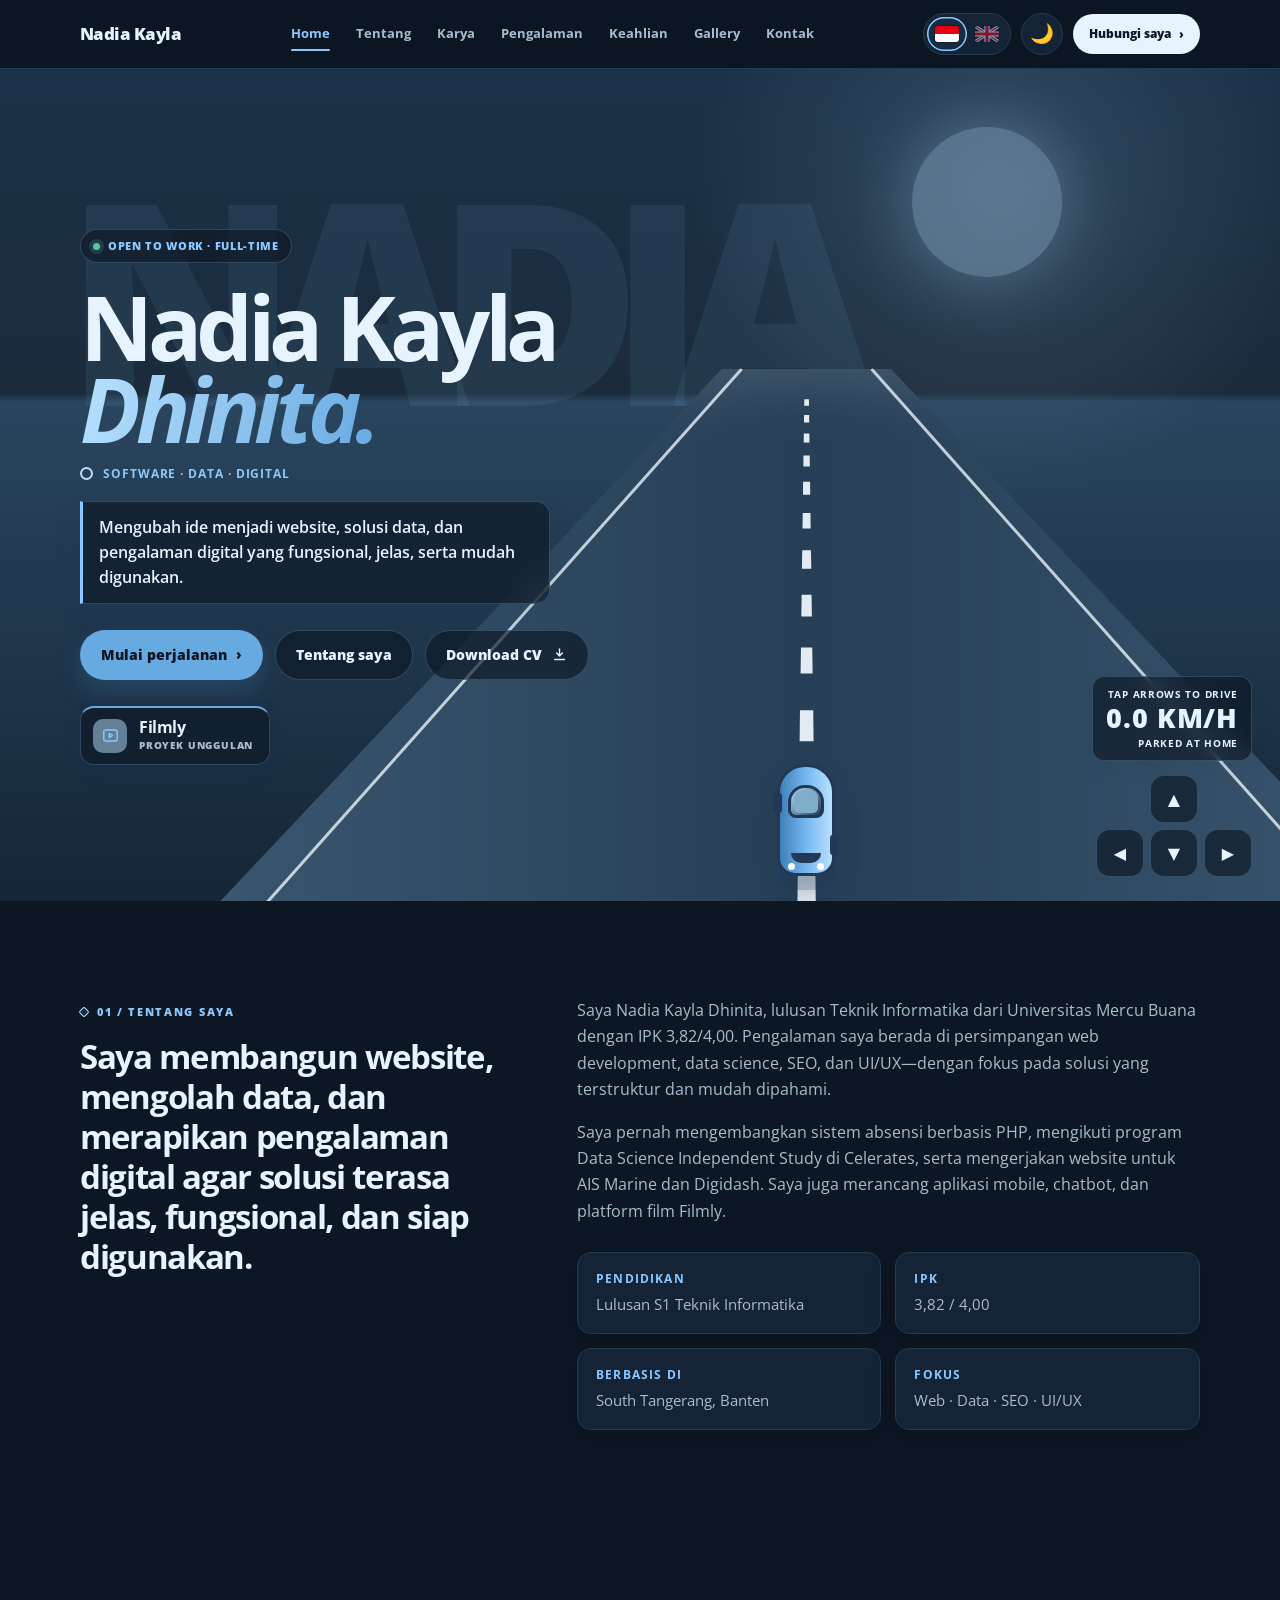
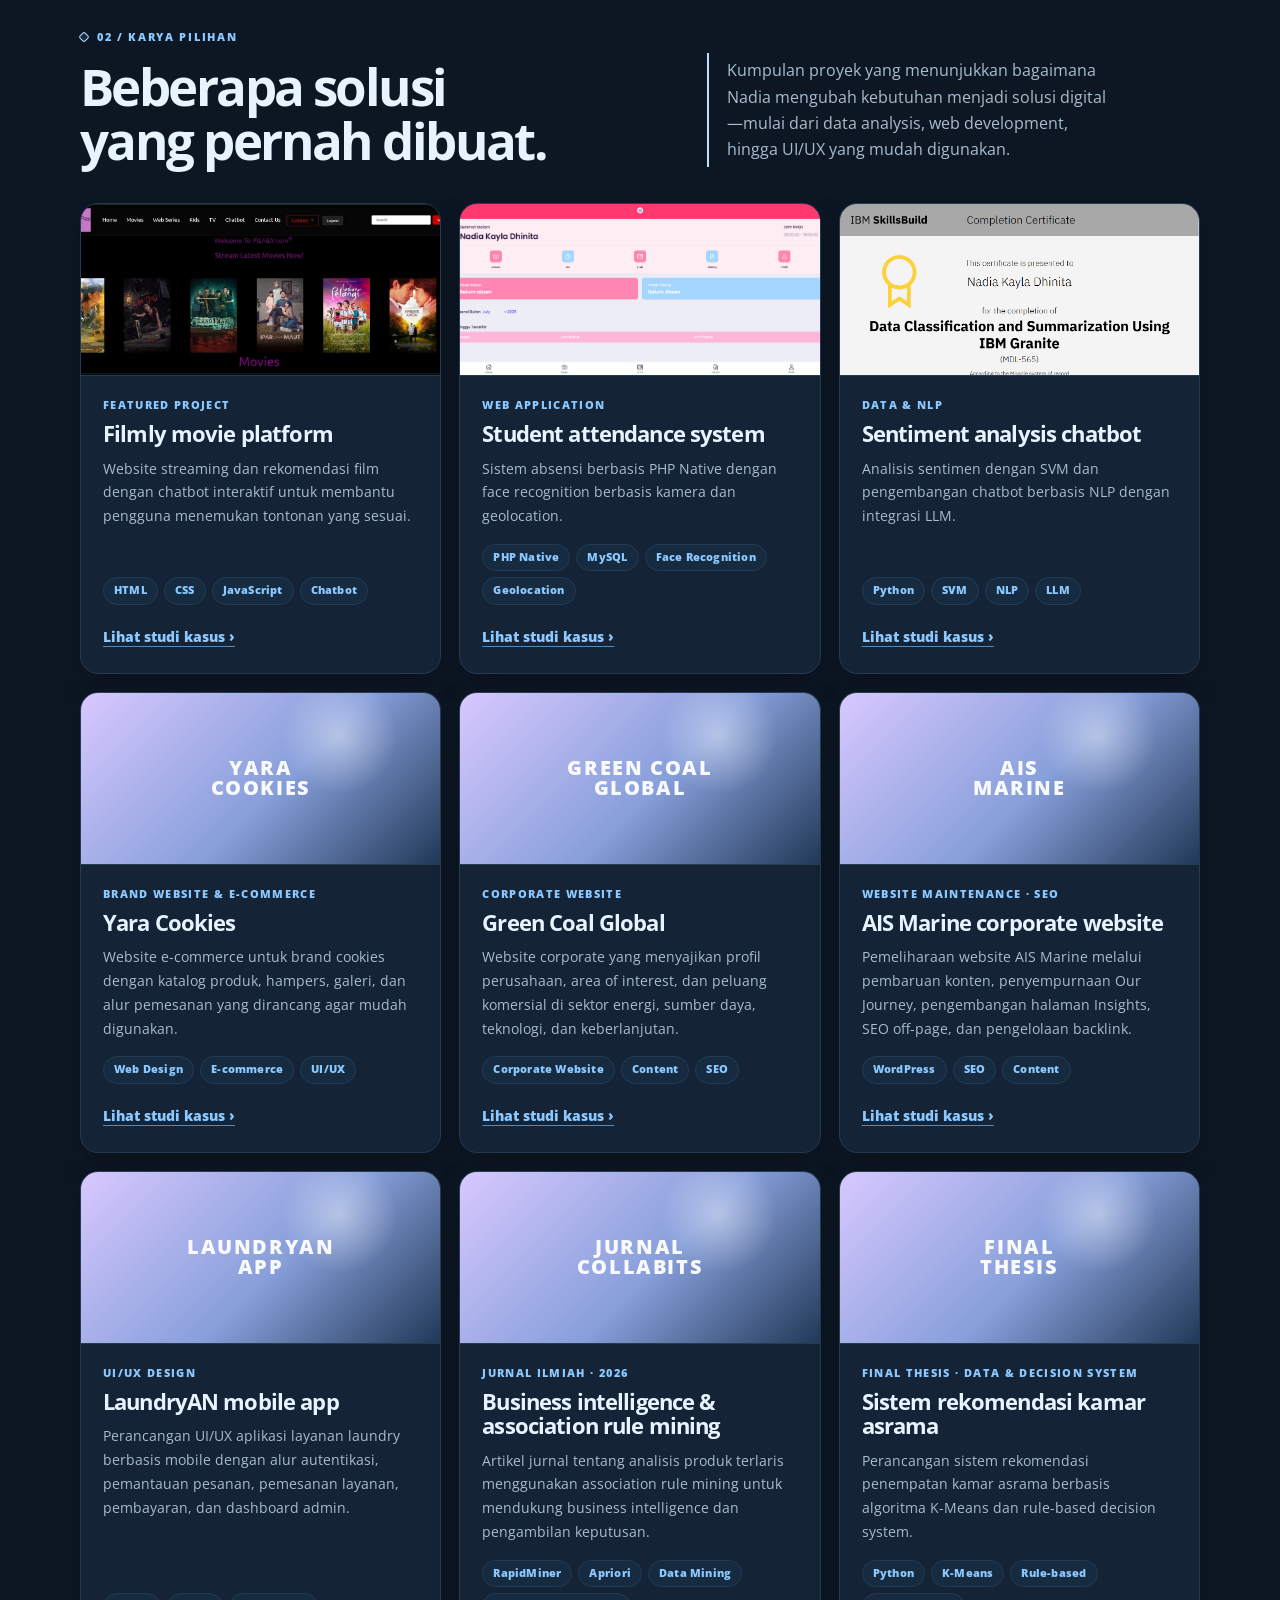
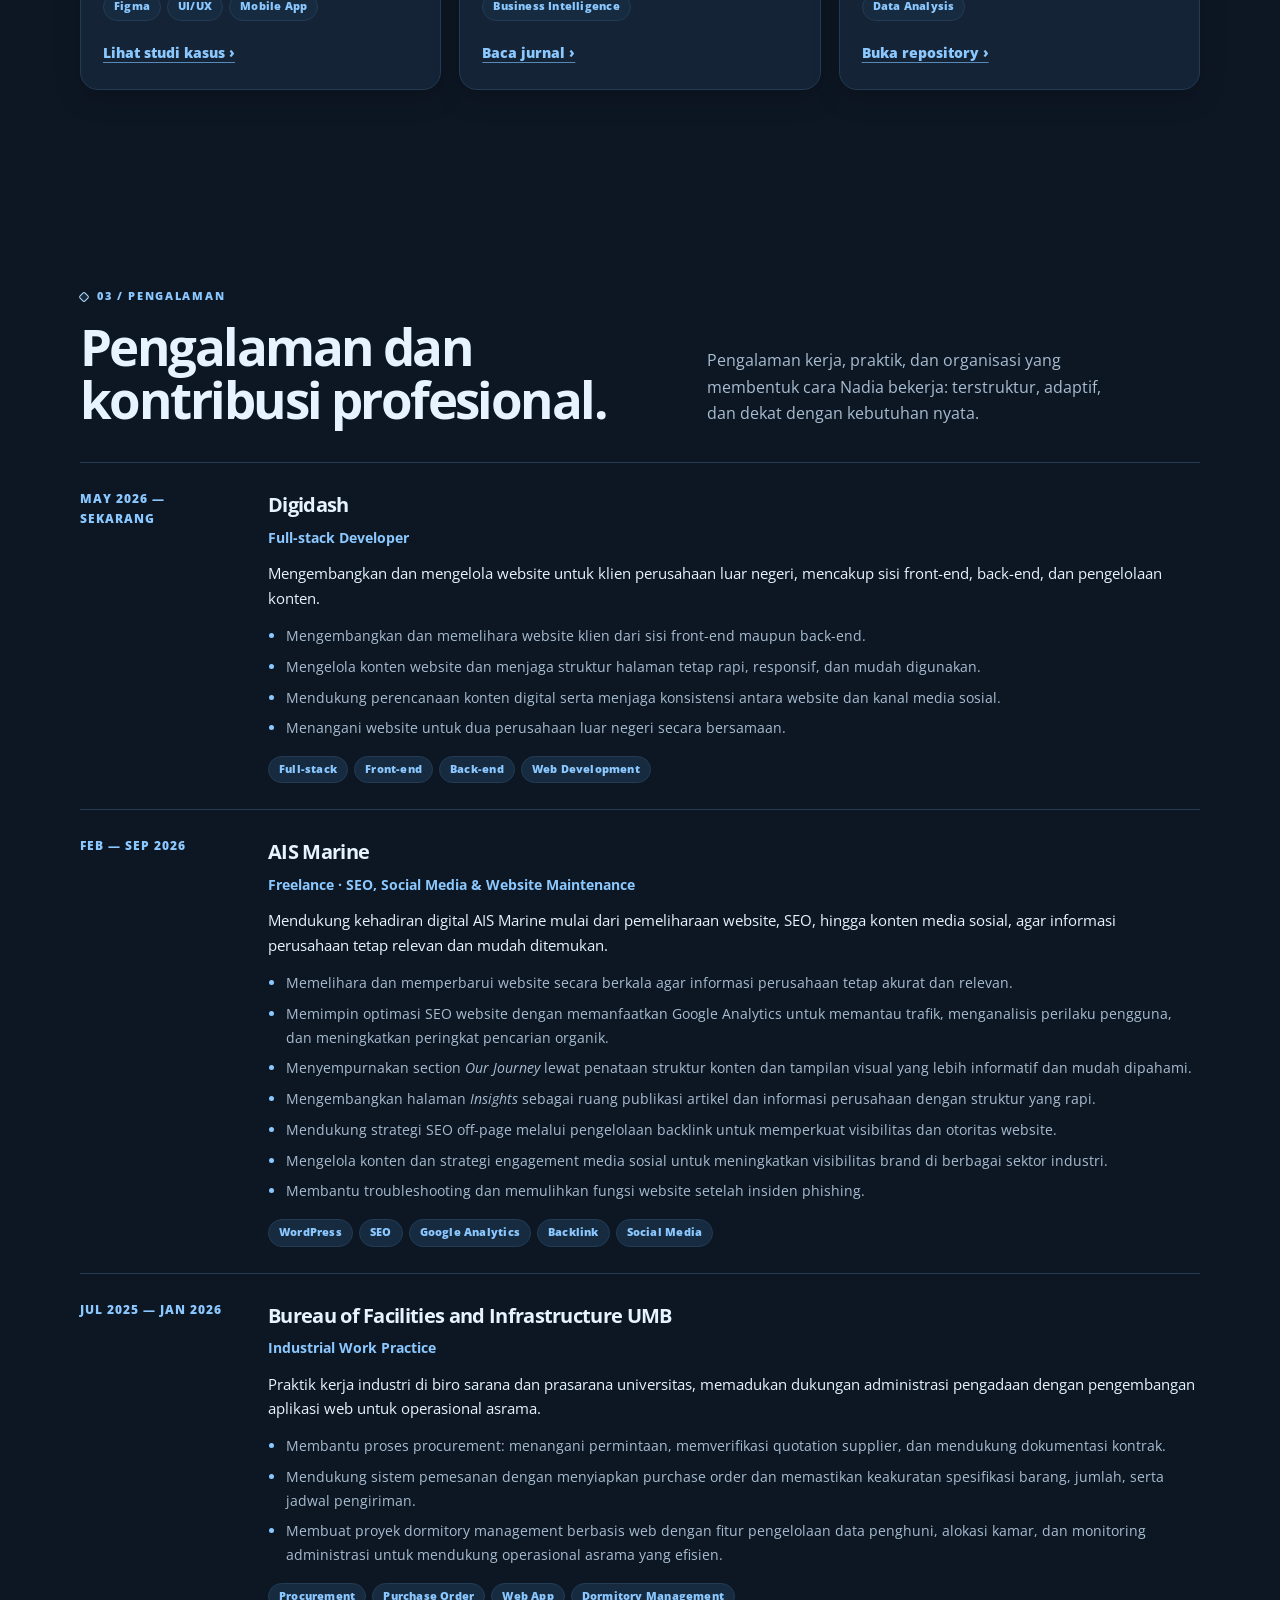
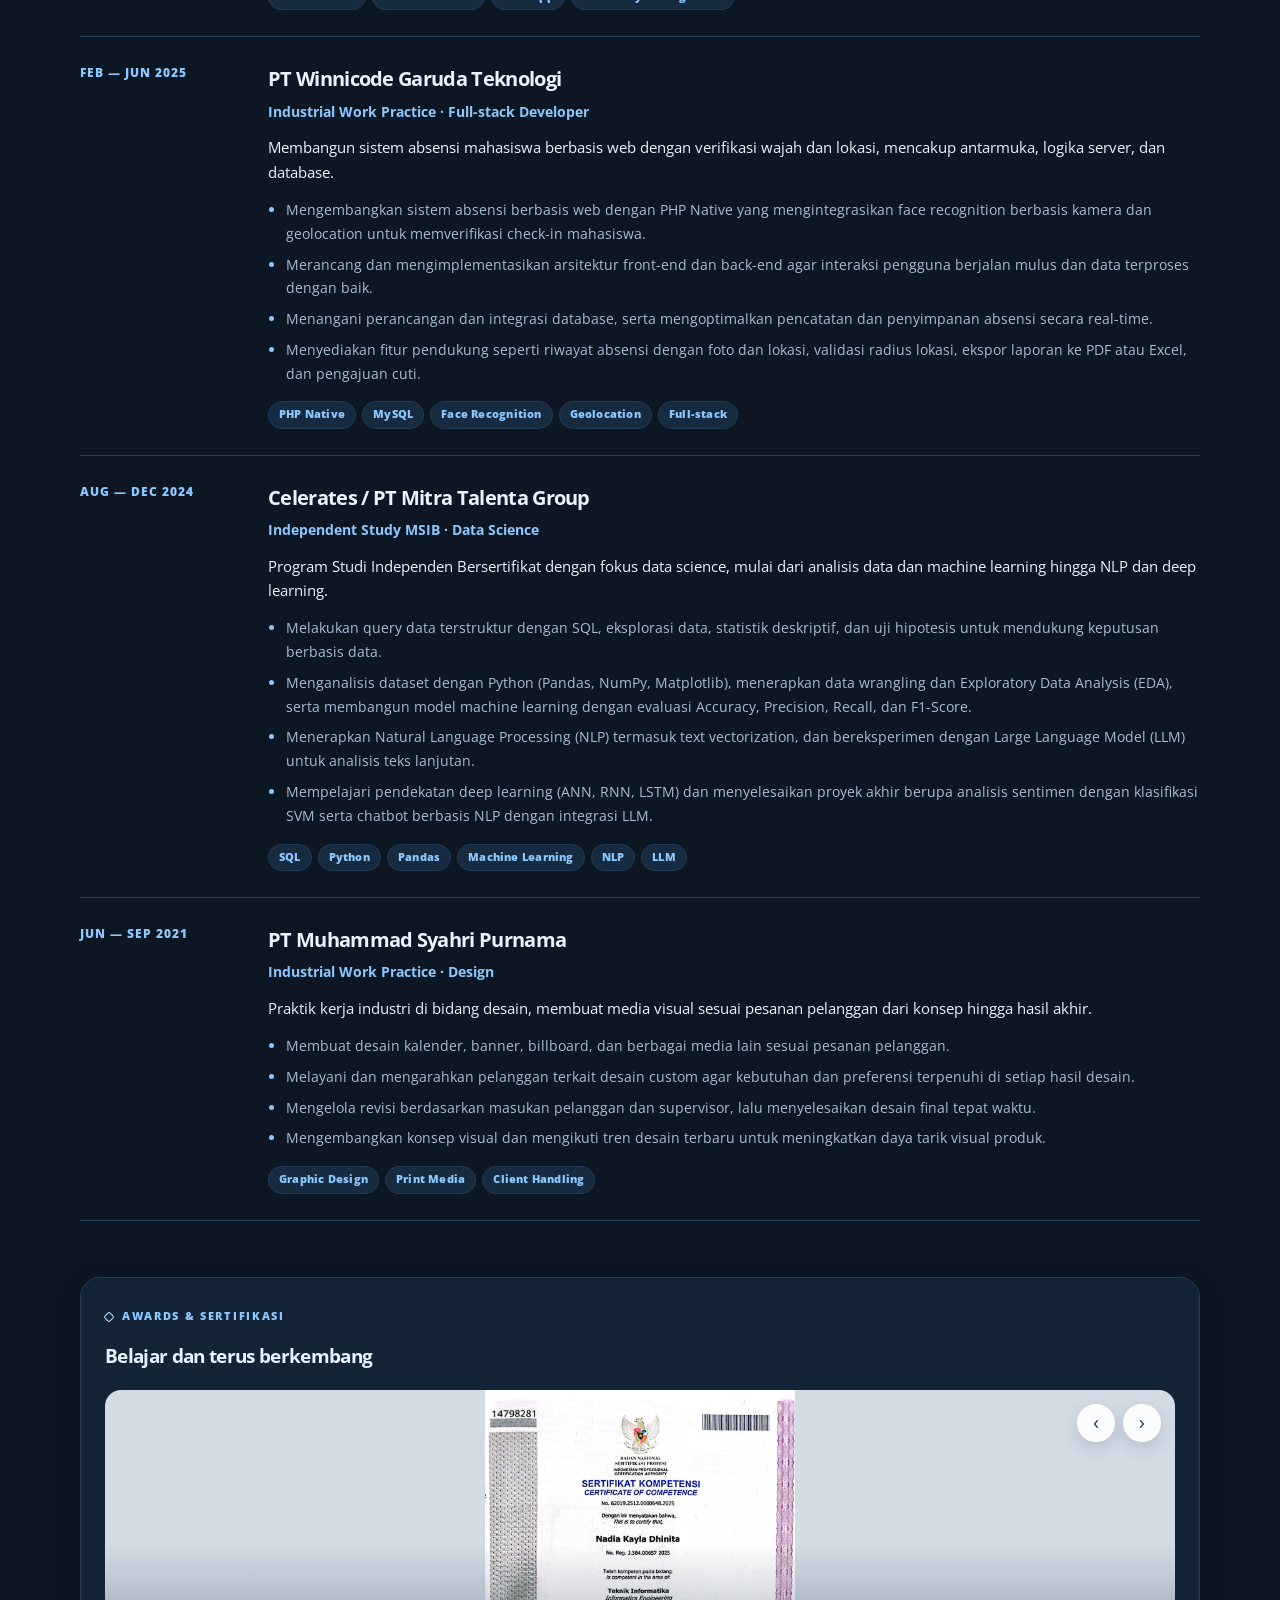
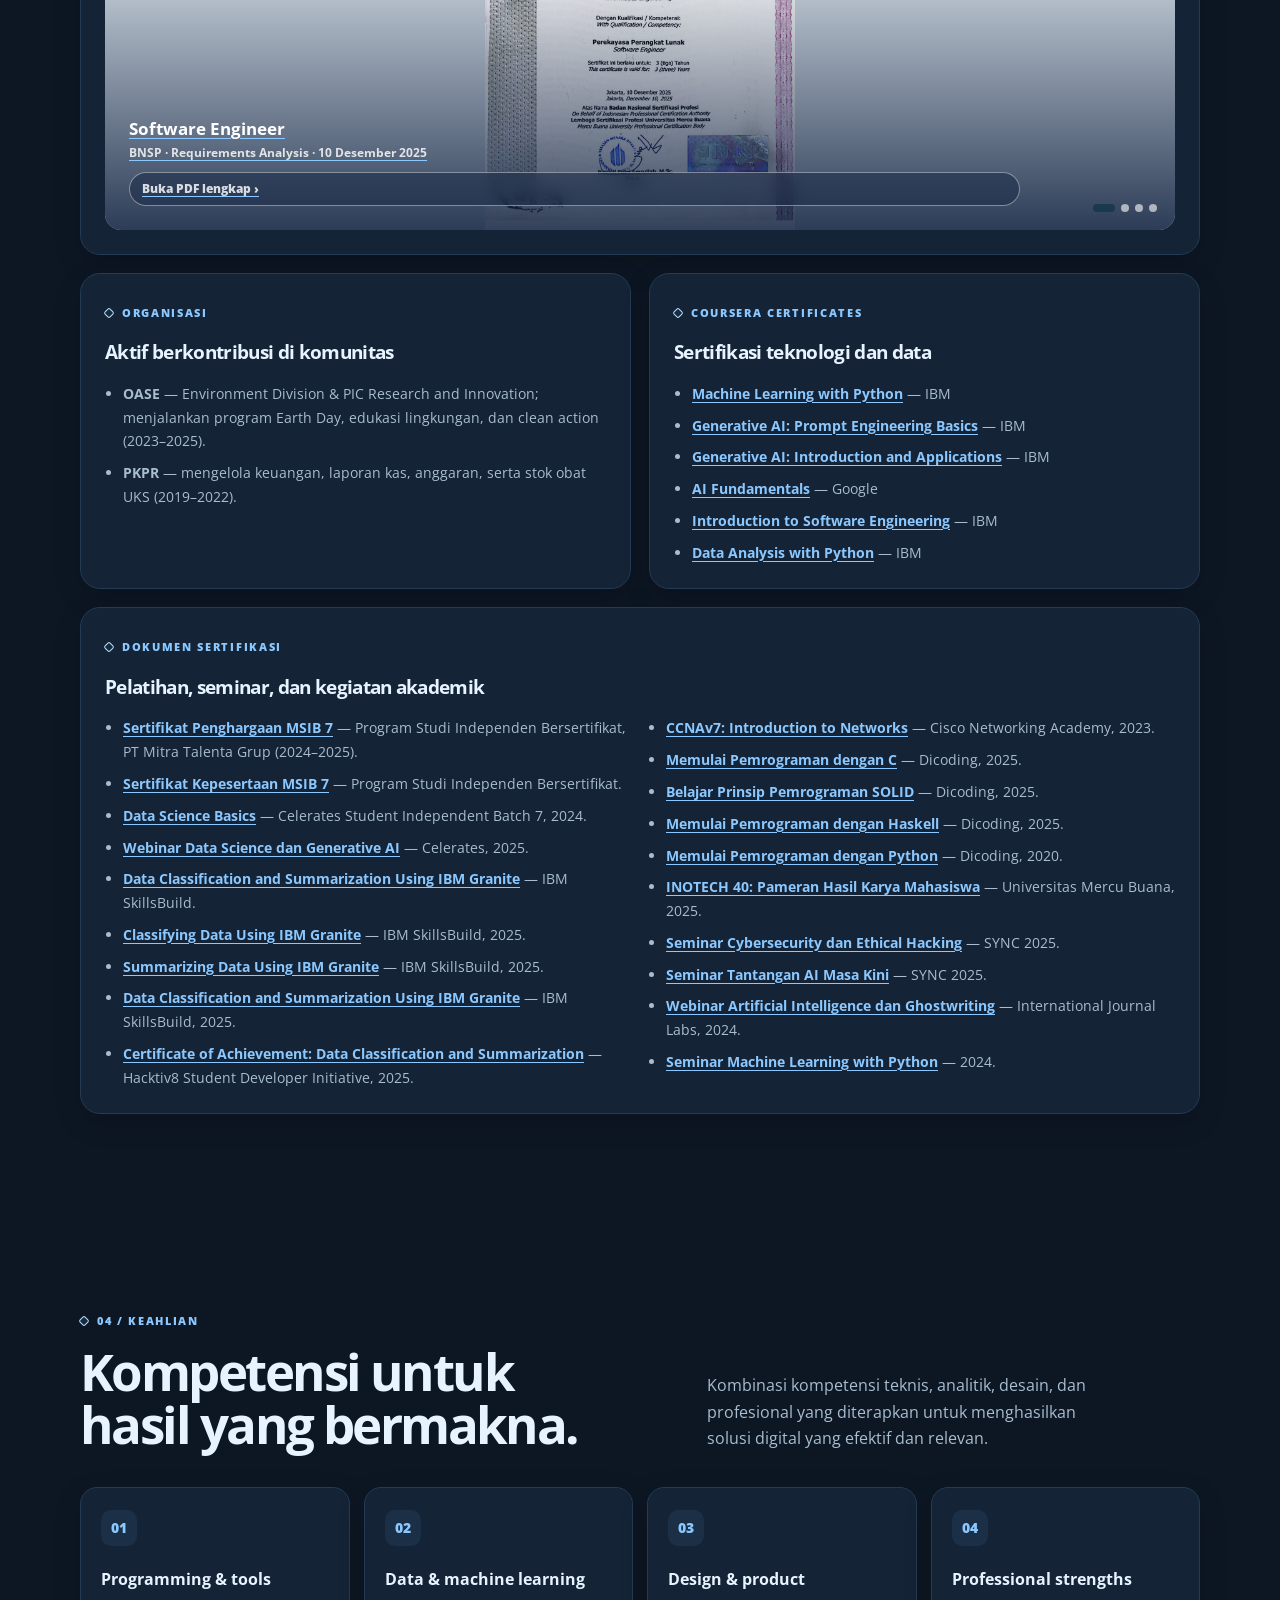
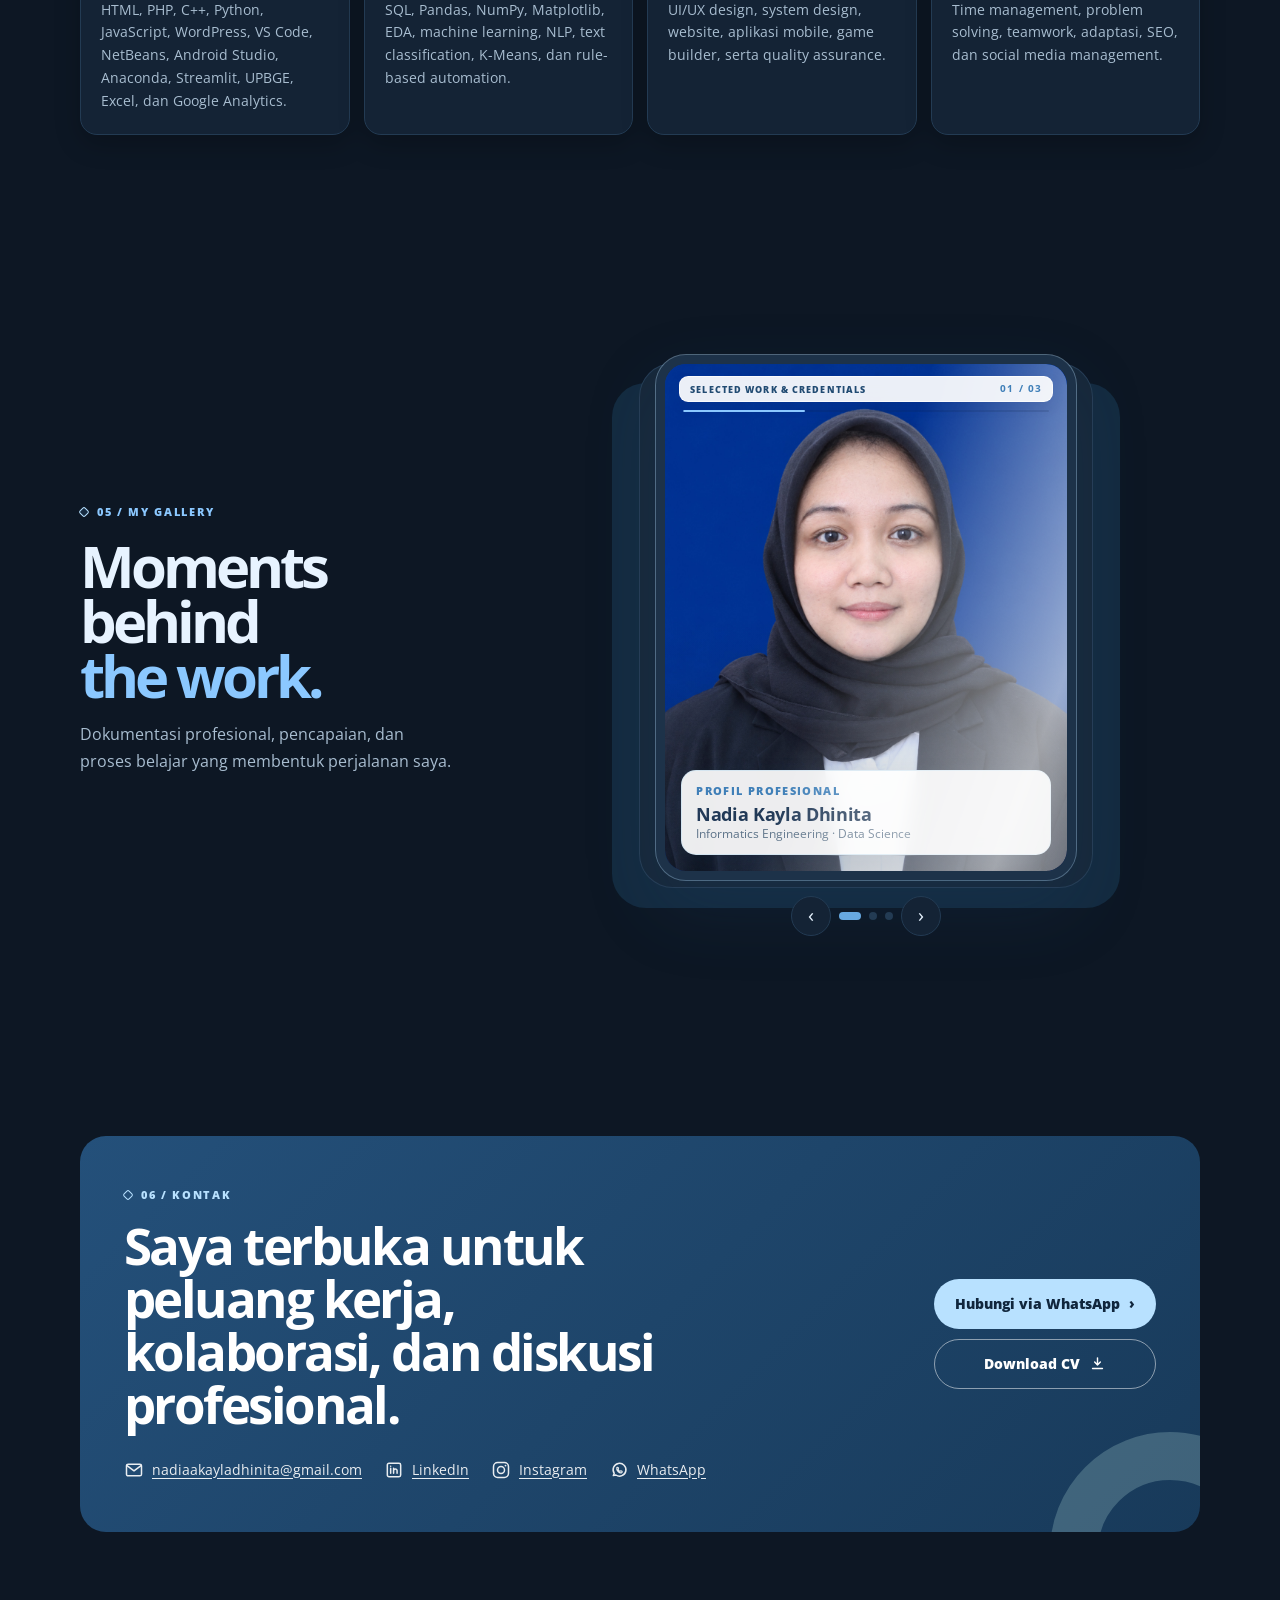
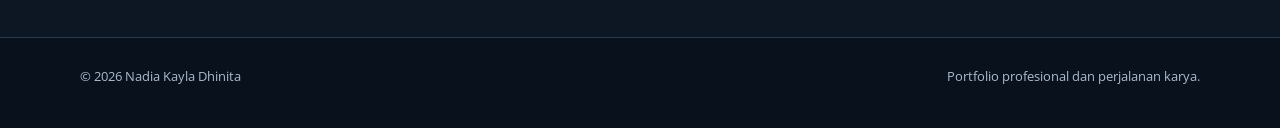
==== commit 46bcaef0: "Add files via upload" ====
--- a/portofolio-fixed/index.html
+++ b/portofolio-fixed/index.html
@@ -203,6 +203,34 @@
     .proof-icon svg { width: 19px; height: 19px; }
     .hero-proof strong { display: block; font-size: 1rem; line-height: 1.2; letter-spacing: -.03em; }
     .hero-proof span.proof-label { display: block; color: var(--muted); font-size: .64rem; font-weight: 800; letter-spacing: .08em; text-transform: uppercase; }
+
+    /* Hero motion: masuk bertahap setelah intro, plus gerak ambient */
+    .js:not(.skip-intro) .hero { --hero-delay: 1.85s; }
+    .js .hero { --hero-delay: 0s; }
+    .hero-content > * { animation: hero-rise 1s cubic-bezier(.2,.75,.25,1) both; animation-delay: calc(var(--hero-delay) + var(--d, 0s)); }
+    .hero-content > .availability-badge { --d: .05s; }
+    .hero-content > h1 { --d: .18s; }
+    .hero-content > .hero-kicker { --d: .34s; }
+    .hero-content > .hero-description { --d: .44s; }
+    .hero-content > .actions { --d: .56s; }
+    .hero-content > .hero-proof { --d: .7s; }
+    .hero-content > .hero-proof::after { content: ""; position: absolute; inset: 0; border-radius: inherit; background: linear-gradient(110deg, transparent 35%, rgba(255,255,255,.38) 50%, transparent 65%); transform: translateX(-120%); animation: hero-sheen 4.2s ease-in-out calc(var(--hero-delay) + 1.6s) infinite; pointer-events: none; }
+    .hero-content > .hero-proof { position: relative; overflow: hidden; }
+    .hero-road { animation: hero-road-in 1.4s cubic-bezier(.2,.75,.25,1) both; animation-delay: var(--hero-delay); }
+    .hero-sun { animation: hero-sun-float 9s ease-in-out infinite, hero-fade 1.2s ease both; animation-delay: 0s, var(--hero-delay); }
+    .hero::before { animation: hero-drift 16s ease-in-out infinite alternate; }
+    .availability-badge::before { animation: hero-ping 2.2s ease-out infinite; }
+    .hero-kicker span { animation: hero-spin 9s linear infinite; }
+    .hero h1 em { display: inline-block; animation: hero-rise 1s cubic-bezier(.2,.75,.25,1) both, hero-tilt 6s ease-in-out calc(var(--hero-delay) + 1.2s) infinite; animation-delay: calc(var(--hero-delay) + .3s), calc(var(--hero-delay) + 1.2s); }
+    @keyframes hero-rise { from { opacity: 0; transform: translateY(26px); filter: blur(6px); } to { opacity: 1; transform: none; filter: none; } }
+    @keyframes hero-fade { from { opacity: 0; } to { opacity: 1; } }
+    @keyframes hero-road-in { from { opacity: 0; transform: translateY(40px); } to { opacity: 1; transform: none; } }
+    @keyframes hero-sun-float { 0%, 100% { transform: translateY(0) scale(1); } 50% { transform: translateY(14px) scale(1.04); } }
+    @keyframes hero-drift { from { transform: translateX(-2.5%); } to { transform: translateX(2.5%); } }
+    @keyframes hero-ping { 0% { box-shadow: 0 0 0 0 rgba(85,197,154,.45); } 70%, 100% { box-shadow: 0 0 0 9px rgba(85,197,154,0); } }
+    @keyframes hero-spin { to { transform: rotate(360deg); } }
+    @keyframes hero-tilt { 0%, 100% { transform: translateY(0) rotate(0deg); } 50% { transform: translateY(-3px) rotate(-.6deg); } }
+    @keyframes hero-sheen { 0%, 55%, 100% { transform: translateX(-120%); } 85% { transform: translateX(120%); } }
 
     /* Mini game */
     .hero-game { position: absolute; z-index: 2; inset: 0; pointer-events: none; }
@@ -797,7 +825,6 @@
             <li><a href="certificates/dicoding-haskell.pdf" target="_blank" rel="noreferrer">Memulai Pemrograman dengan Haskell</a> — Dicoding, 2025.</li>
             <li><a href="certificates/dicoding-python.pdf" target="_blank" rel="noreferrer">Memulai Pemrograman dengan Python</a> — Dicoding, 2020.</li>
             <li><a href="certificates/inotech-40-pameran-karya.pdf" target="_blank" rel="noreferrer">INOTECH 40: Pameran Hasil Karya Mahasiswa</a> — Universitas Mercu Buana, 2025.</li>
-            <li><a href="certificates/pkm-2025-team-certificate.pdf" target="_blank" rel="noreferrer">Sertifikat Tim PKM 2025</a> — sertifikat kegiatan tim.</li>
             <li><a href="certificates/sync-cybersecurity-ethical-hacking.png" target="_blank" rel="noreferrer">Seminar Cybersecurity dan Ethical Hacking</a> — SYNC 2025.</li>
             <li><a href="certificates/sync-ai-masa-kini.png" target="_blank" rel="noreferrer">Seminar Tantangan AI Masa Kini</a> — SYNC 2025.</li>
             <li><a href="certificates/webinar-ai-ghostwriting.jpg" target="_blank" rel="noreferrer">Webinar Artificial Intelligence dan Ghostwriting</a> — International Journal Labs, 2024.</li>
@@ -1078,7 +1105,6 @@
       "Webinar Data Science dan Generative AI": "Data Science and Generative AI Webinar",
       "INOTECH 40: Pameran Hasil Karya Mahasiswa": "INOTECH 40: Student Work Exhibition",
       "— Universitas Mercu Buana, 2025.": "— Mercu Buana University, 2025.",
-      "Sertifikat Tim PKM 2025": "PKM 2025 Team Certificate",
       "— sertifikat kegiatan tim.": "— team activity certificate.",
       "Seminar Cybersecurity dan Ethical Hacking": "Cybersecurity and Ethical Hacking Seminar",
       "Seminar Tantangan AI Masa Kini": "Seminar: Today's AI Challenges",
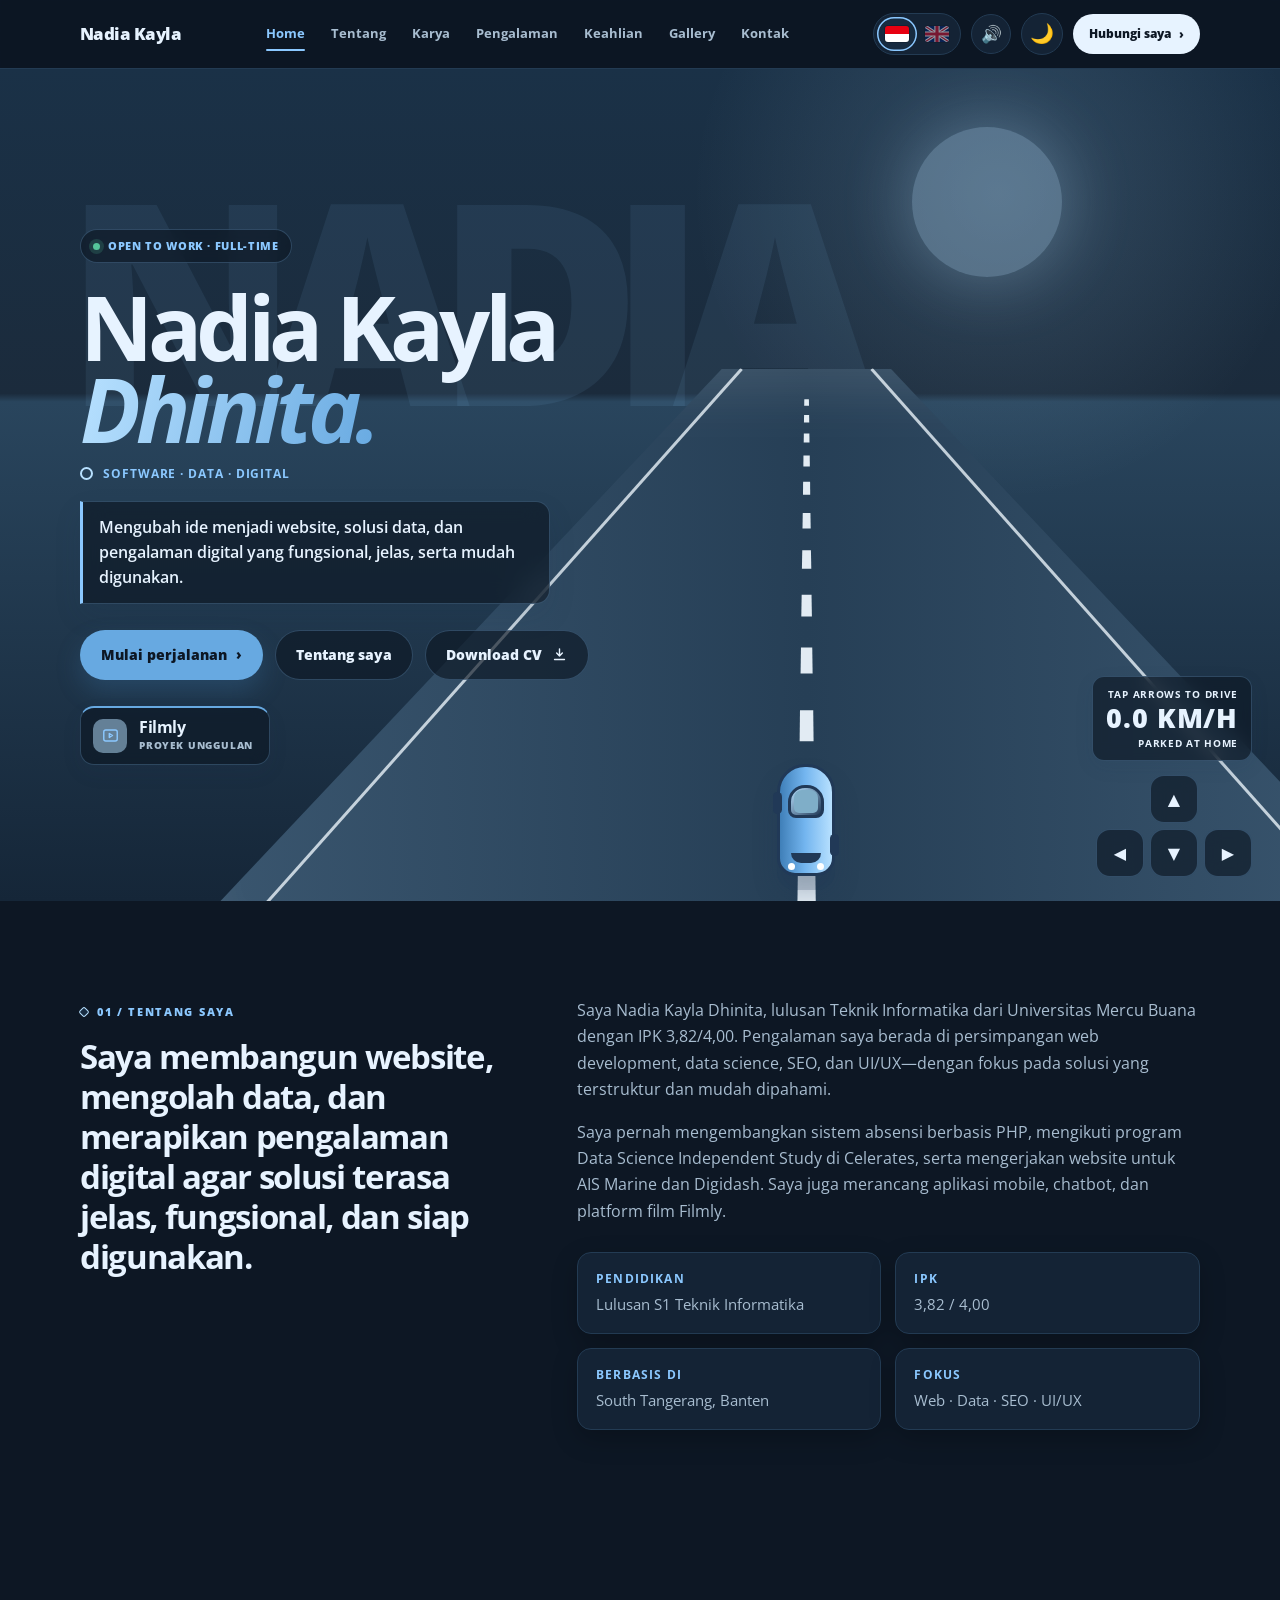
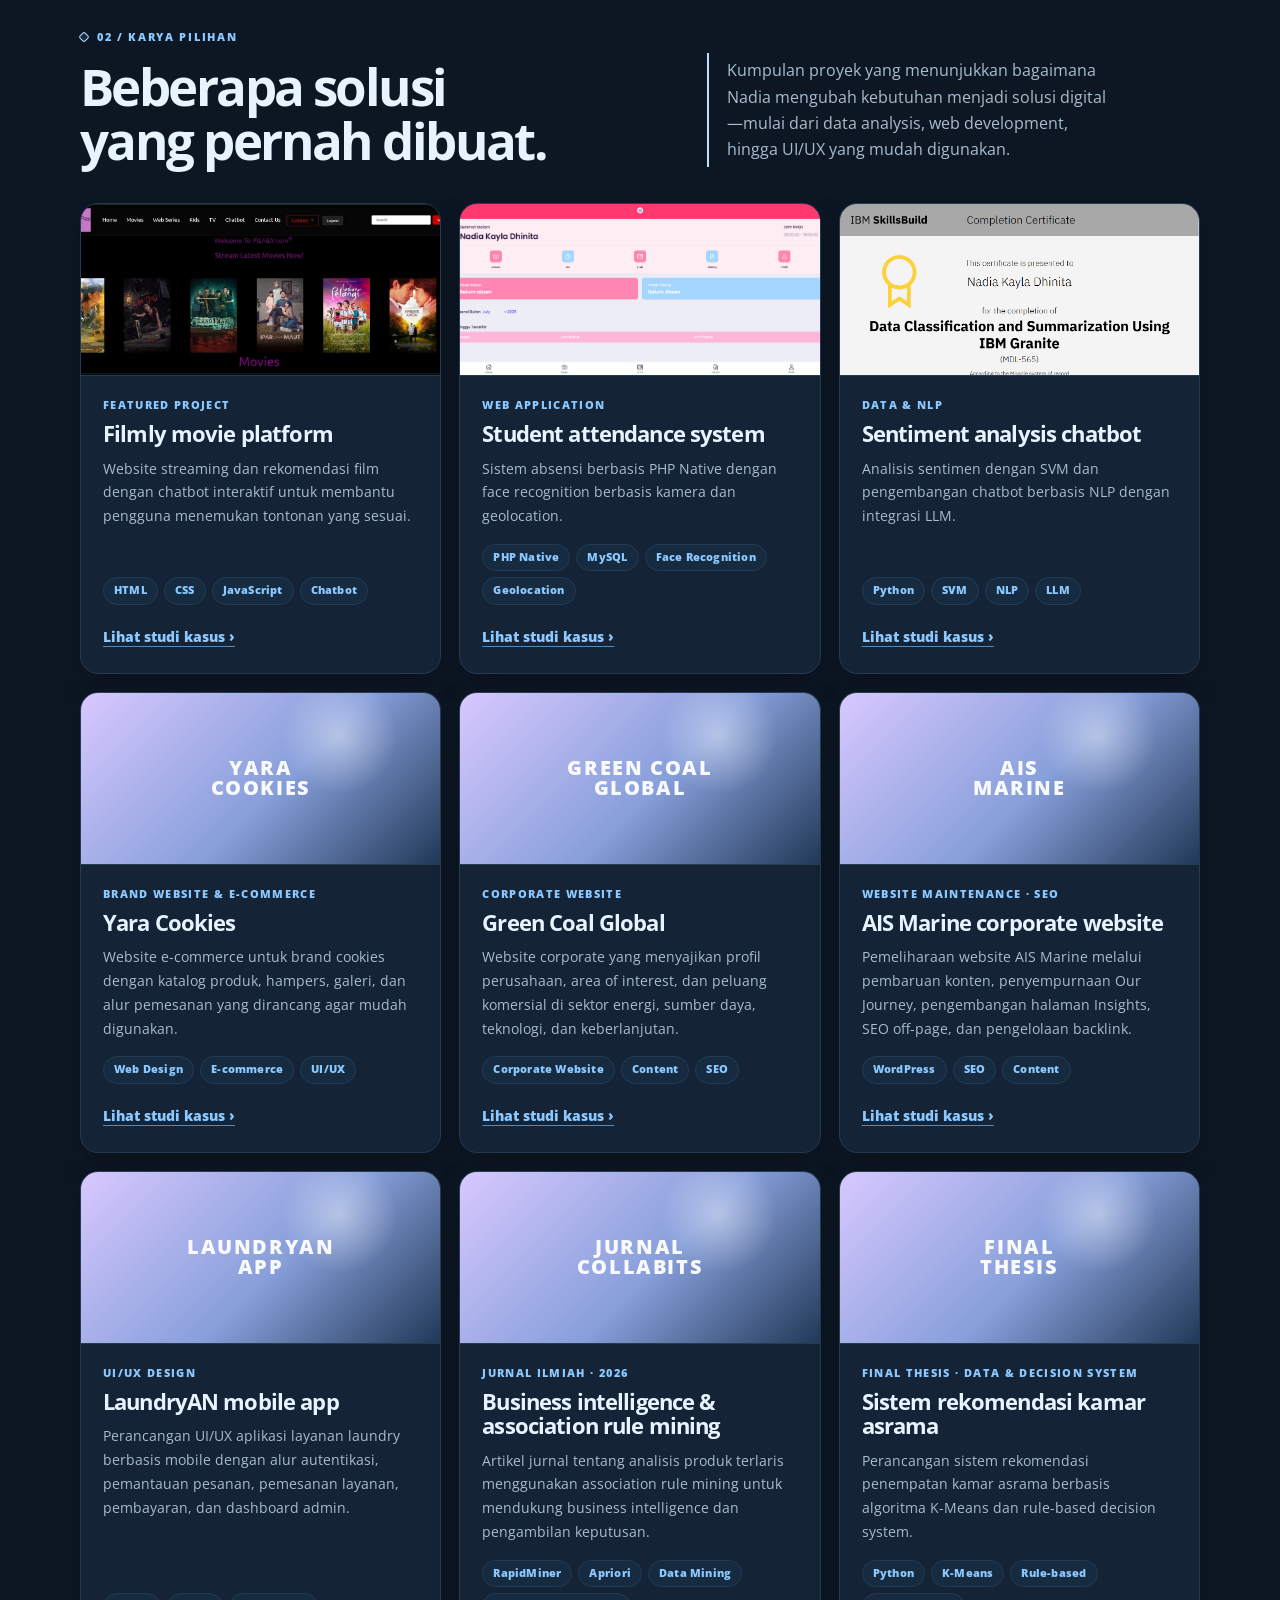
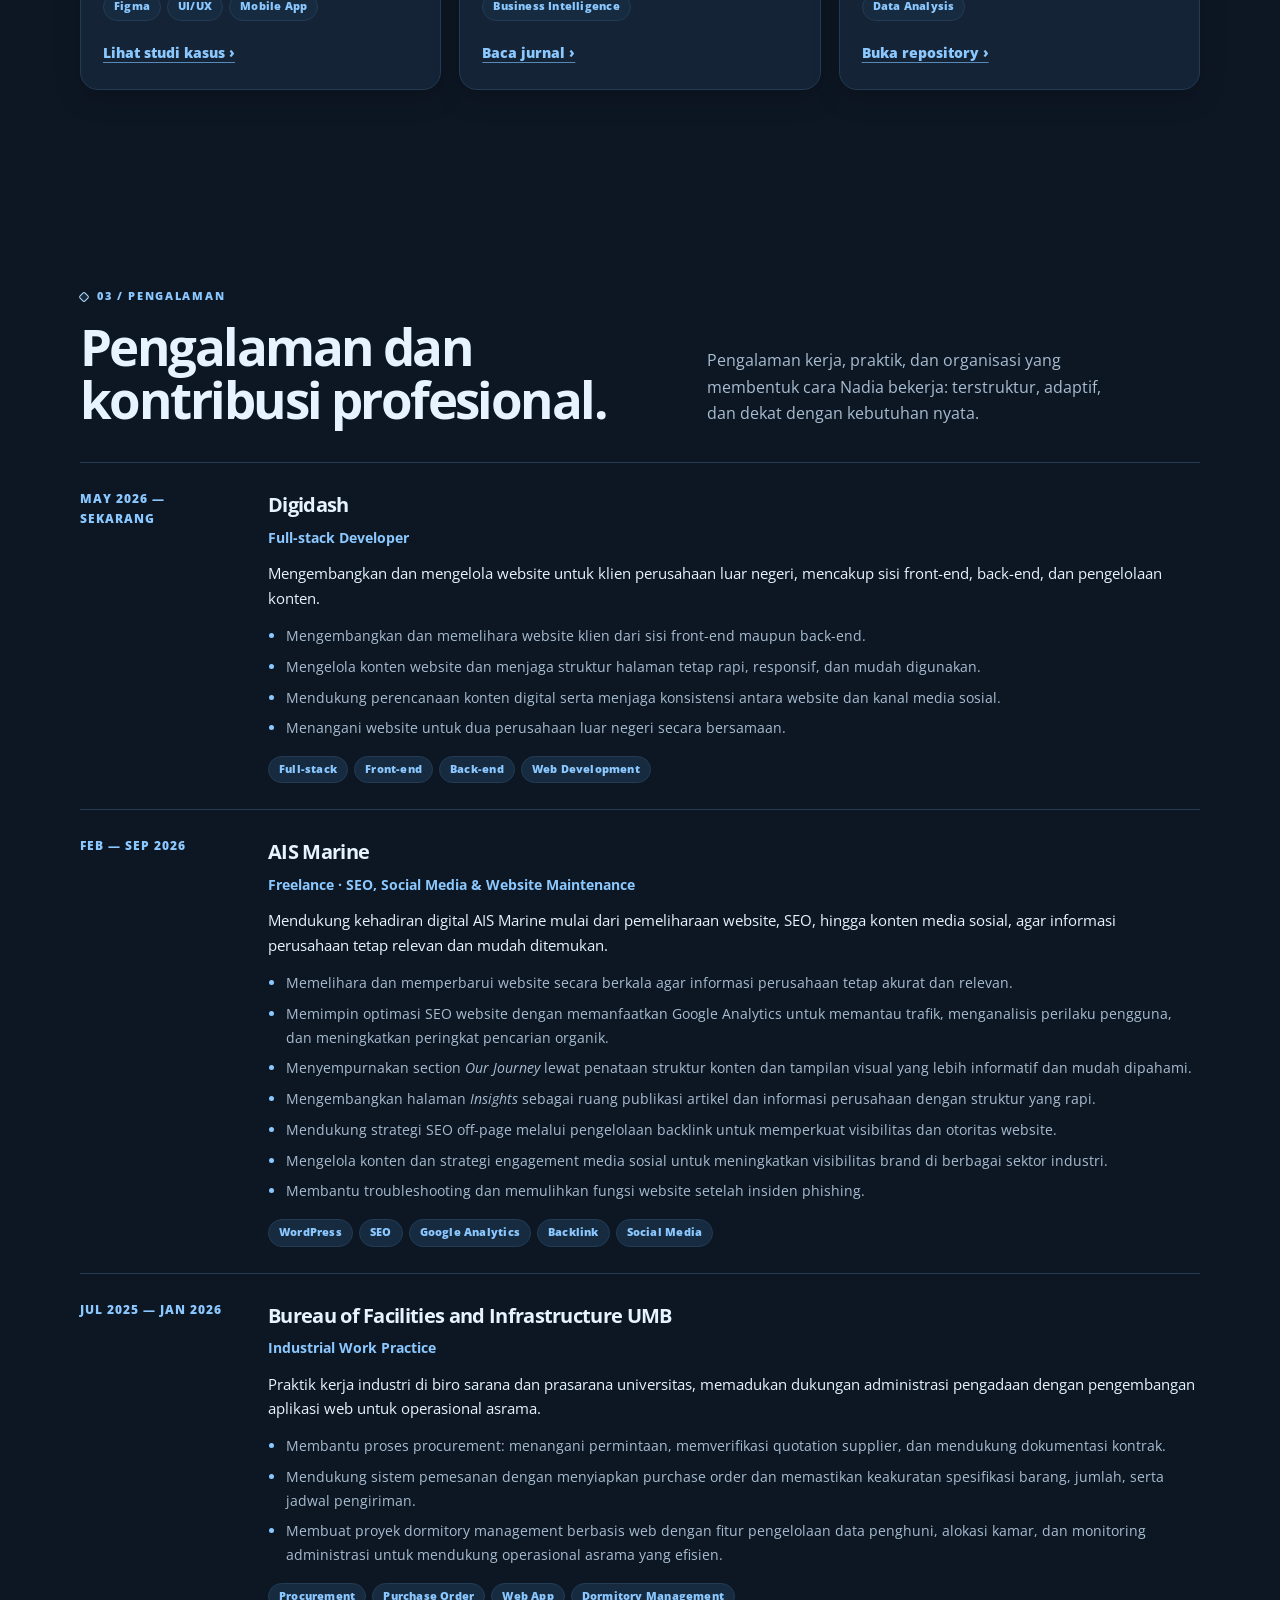
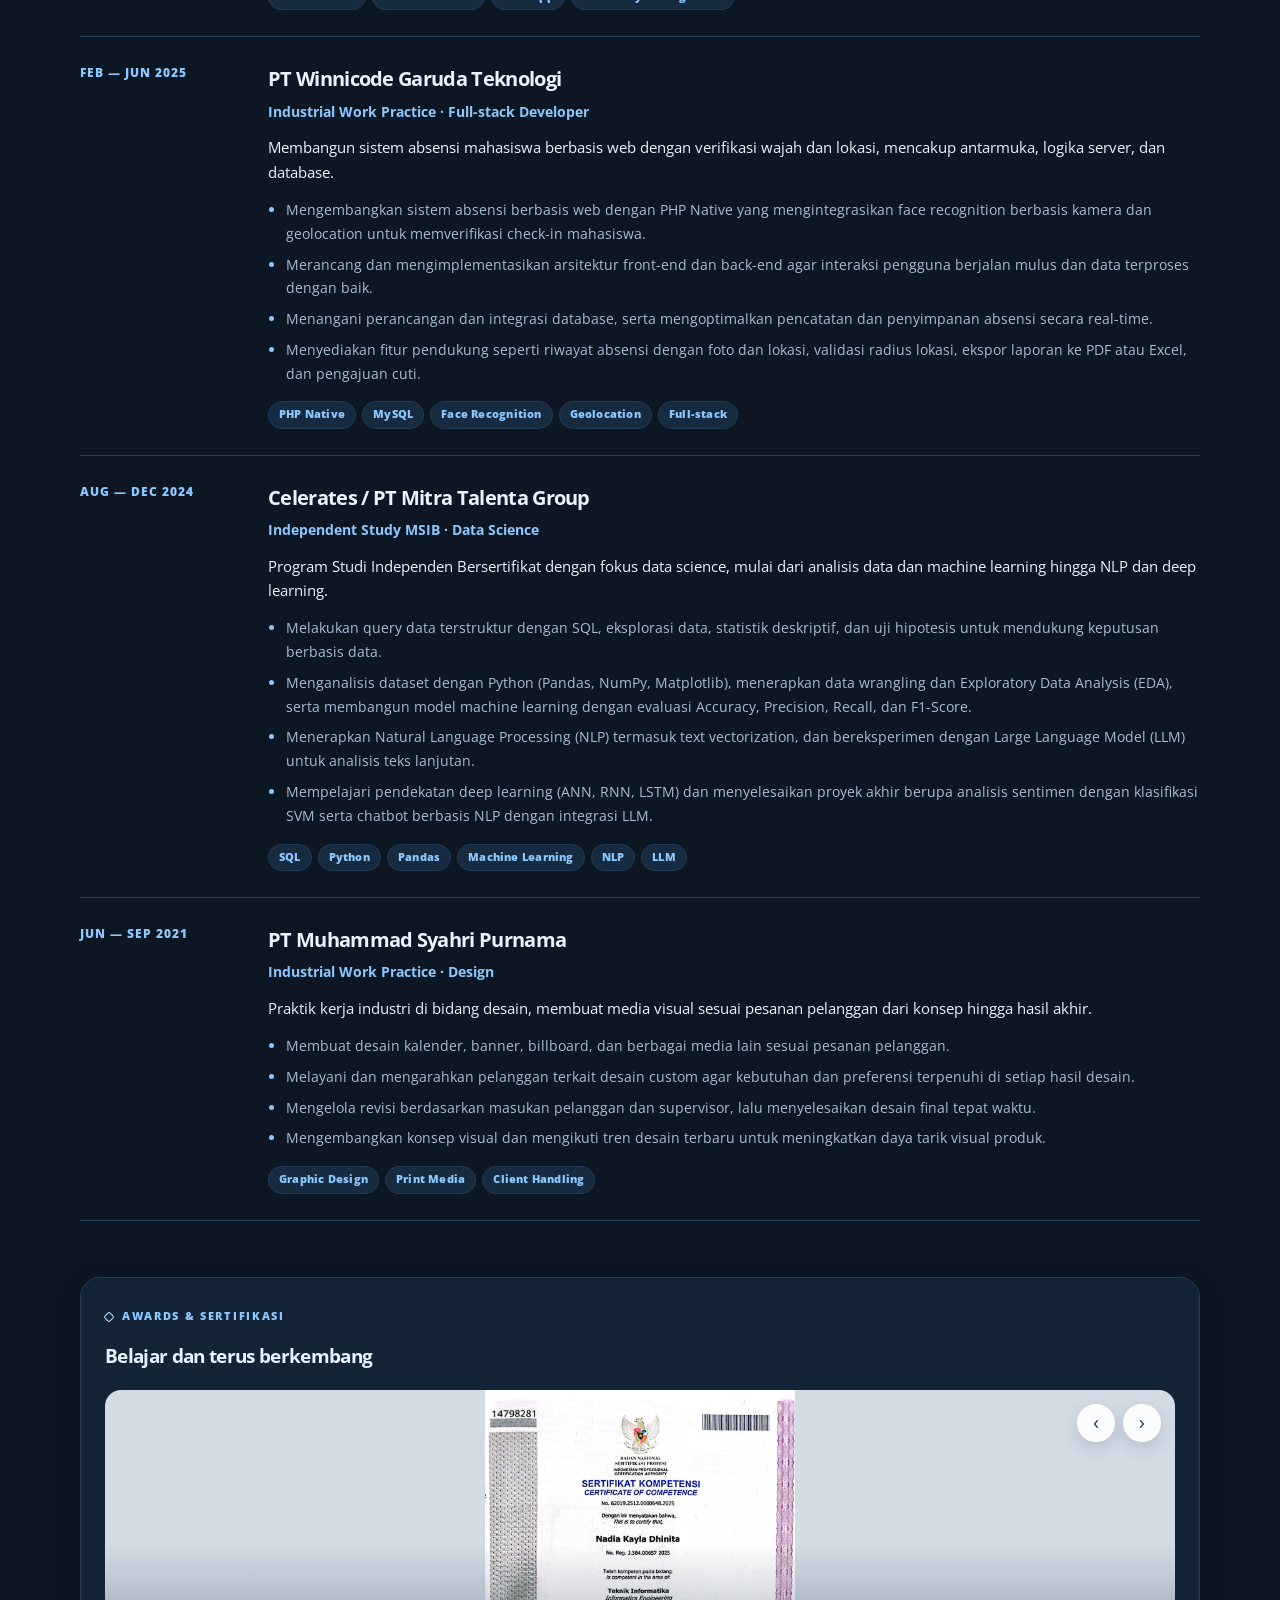
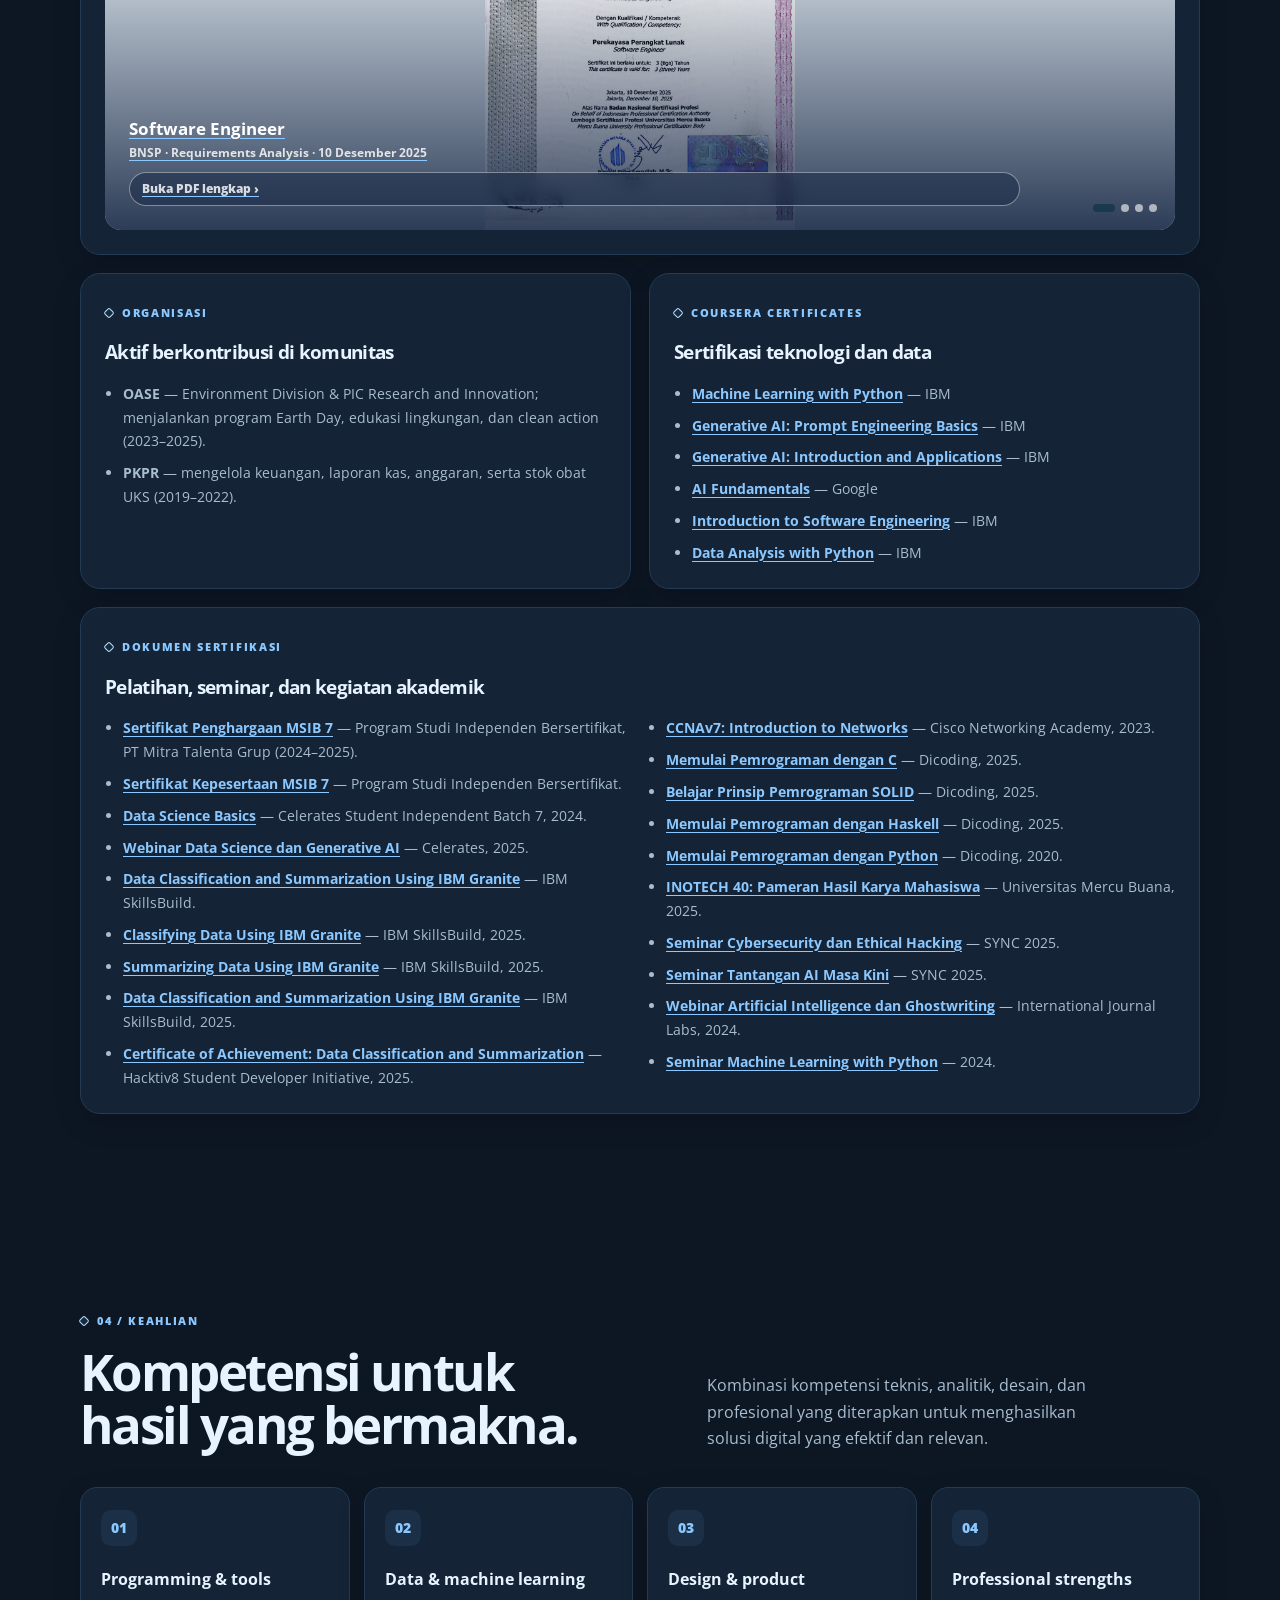
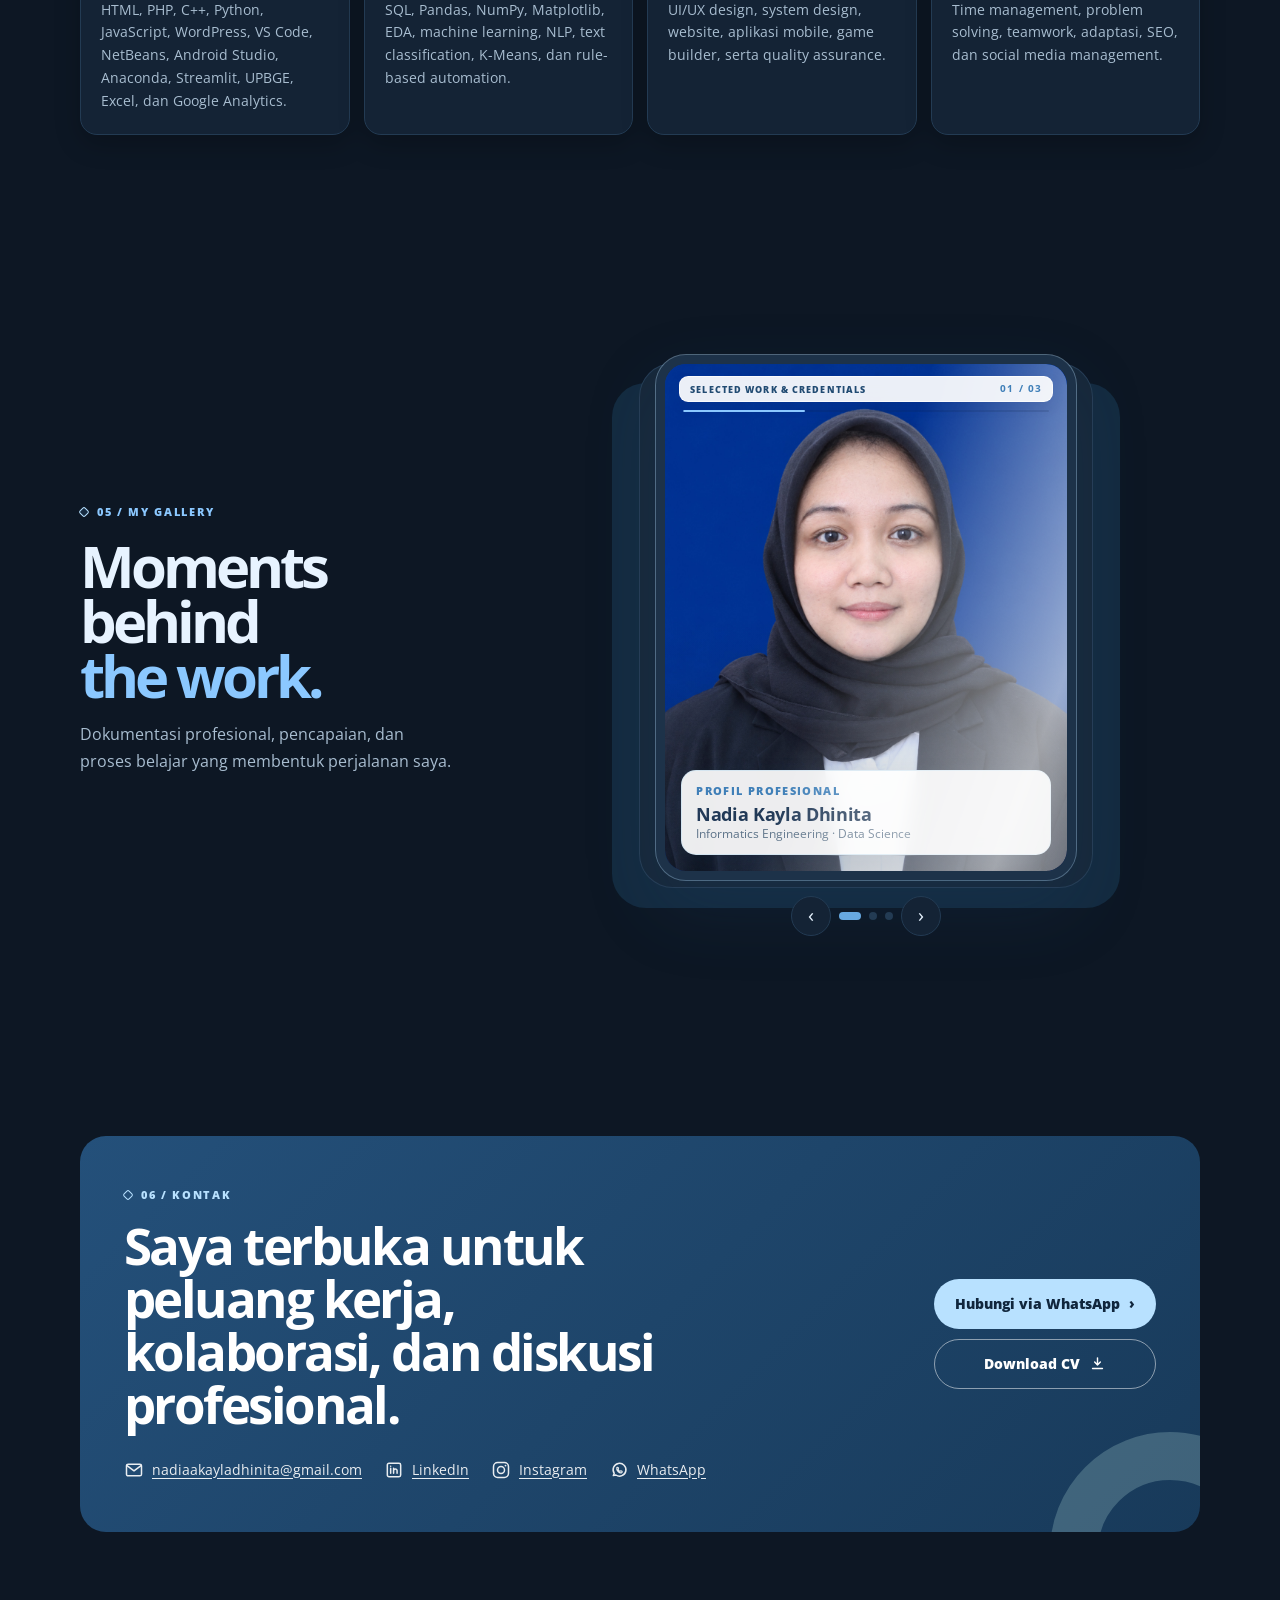
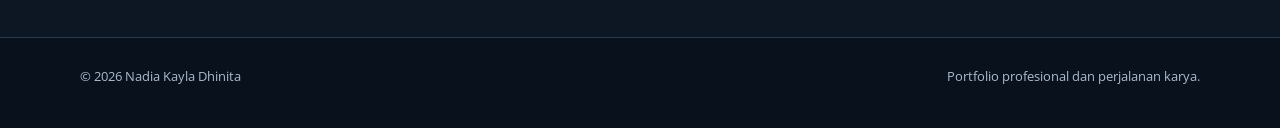
==== commit bb01704f: "Add files via upload" ====
--- a/portofolio-fixed/index.html
+++ b/portofolio-fixed/index.html
@@ -949,7 +949,7 @@
       osc.connect(gain).connect(clickCtx.destination);
       osc.start(t); osc.stop(t + .13);
     };
-    $$('.button.primary, .contact-box .button, header button, header .nav-cta, header .nav-links a').forEach((el) => el.addEventListener('click', playClick, { passive: true }));
+    /* Suara klik & transisi ditangani fx.js */
 
     /* ---------- Intro ---------- */
     const intro = $('#site-intro');
@@ -1630,5 +1630,6 @@
     setLang(lang, false);
   })();
   </script>
+  <script src="fx.js" defer></script>
 </body>
 </html>
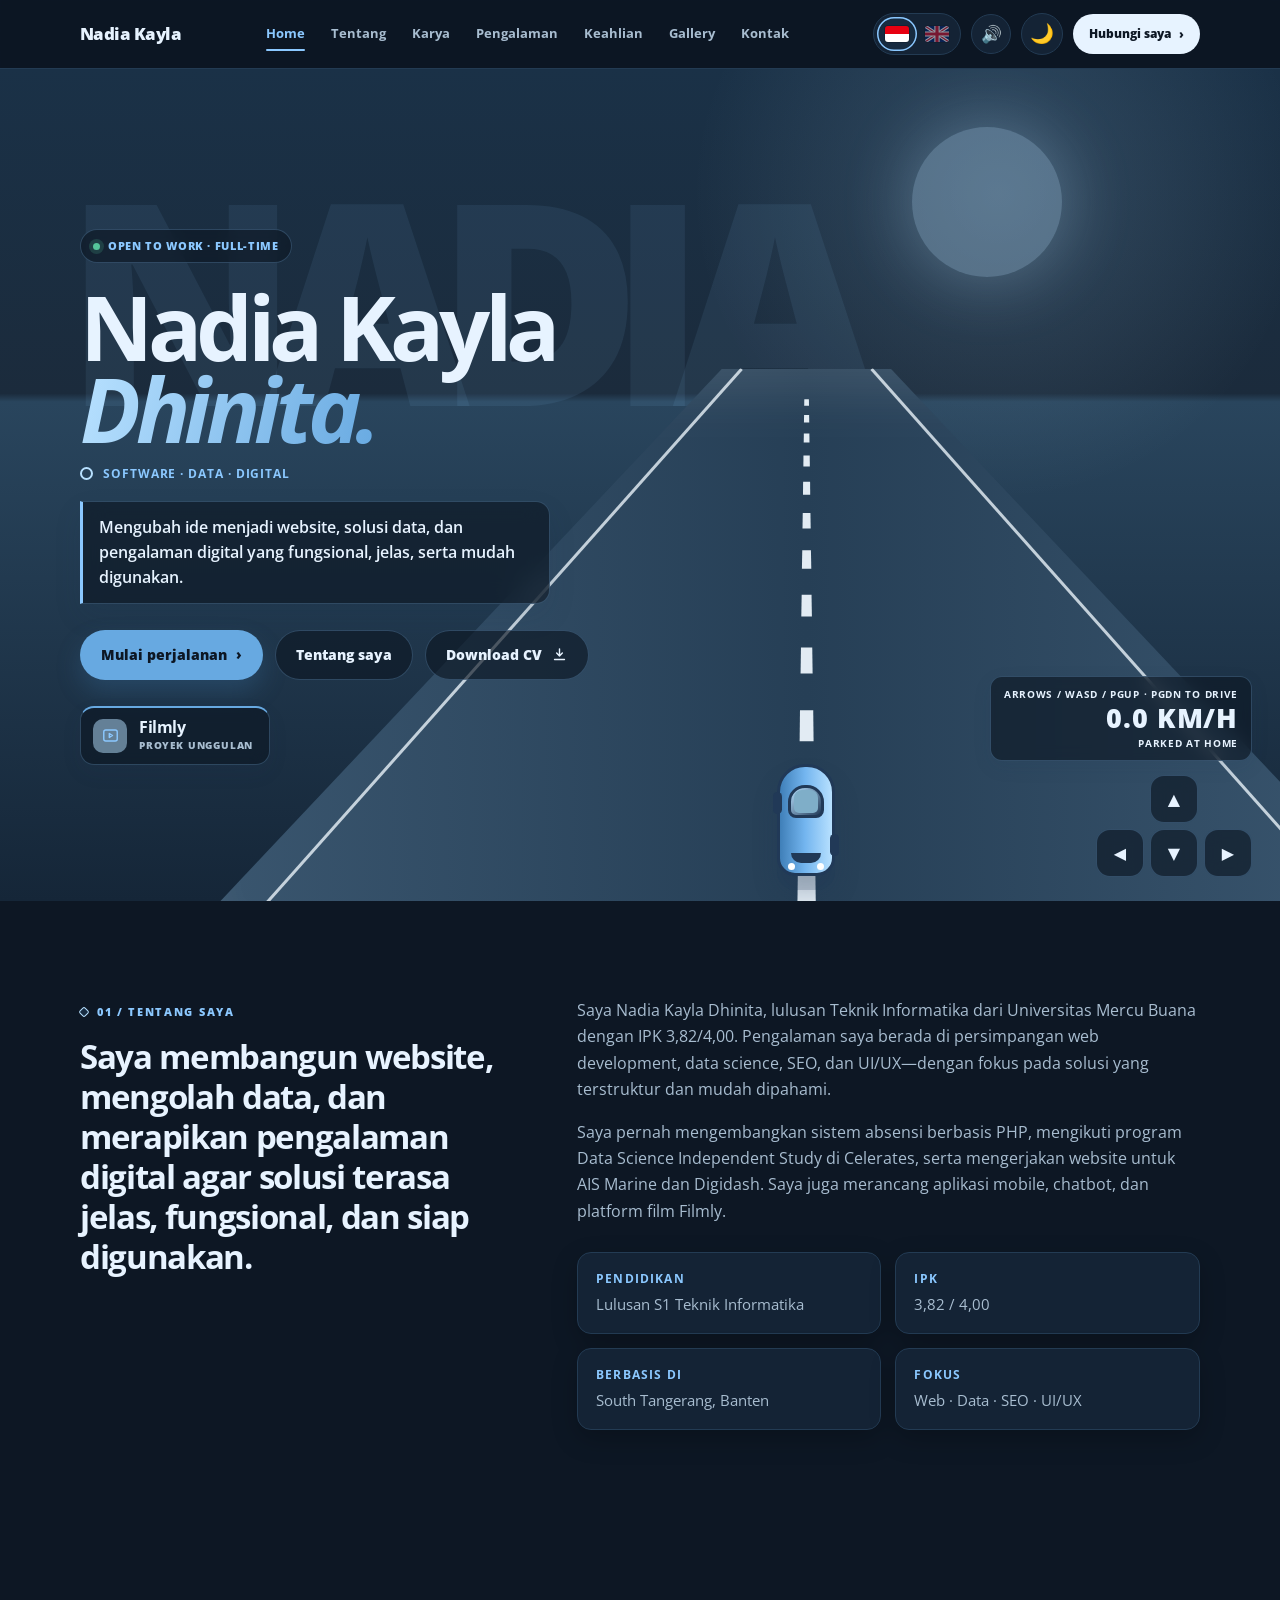
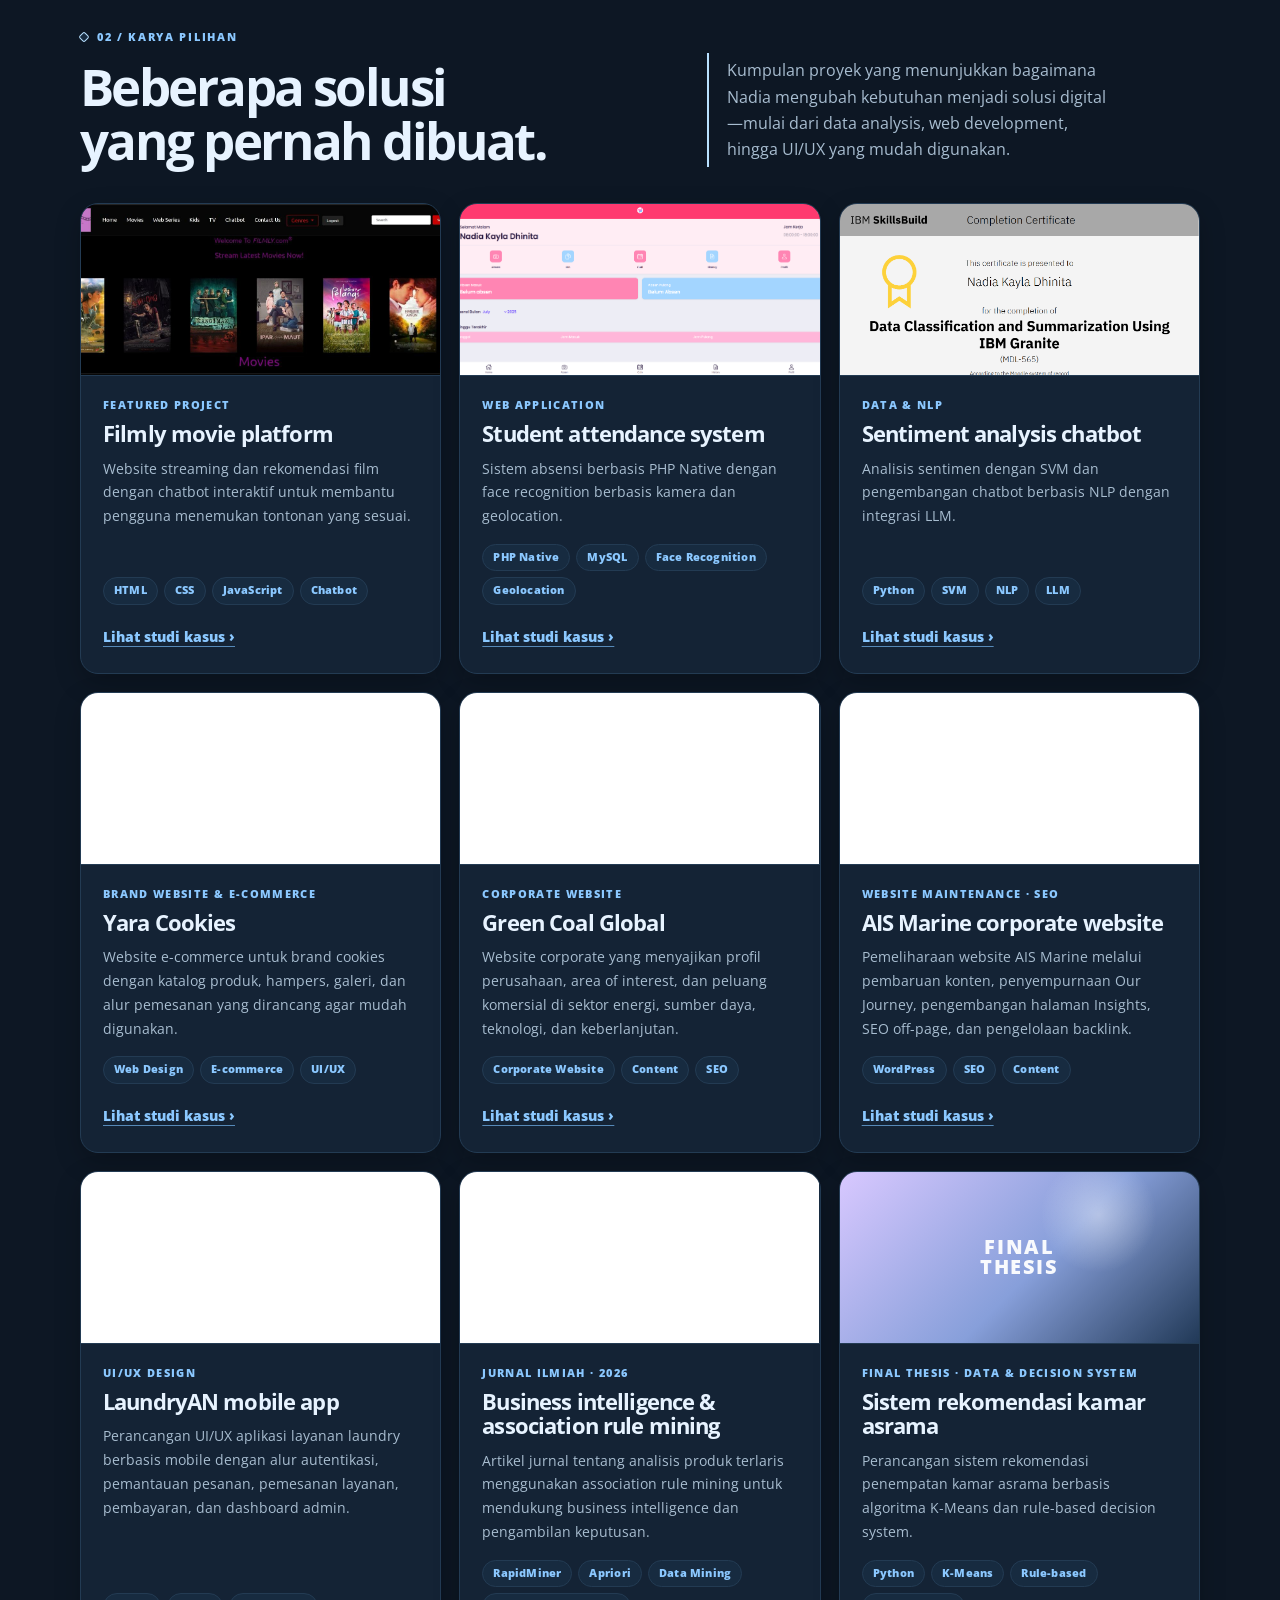
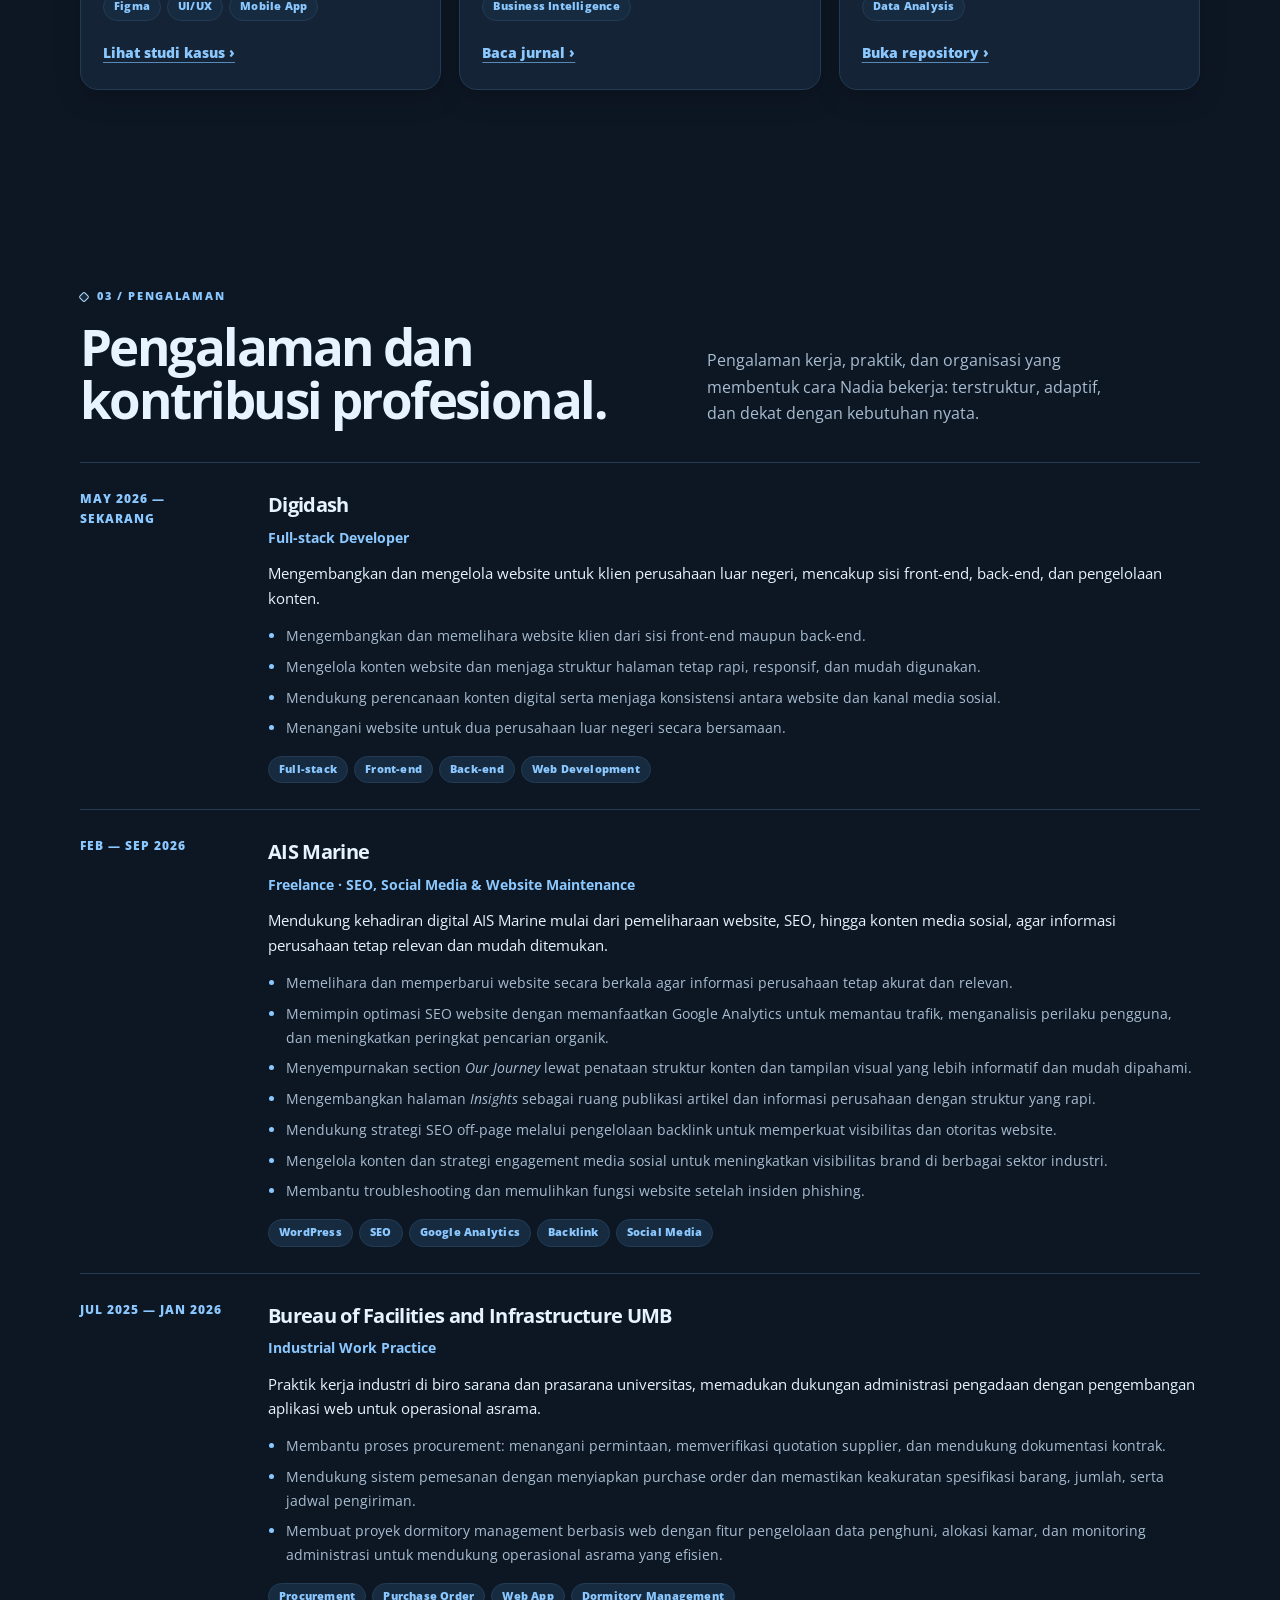
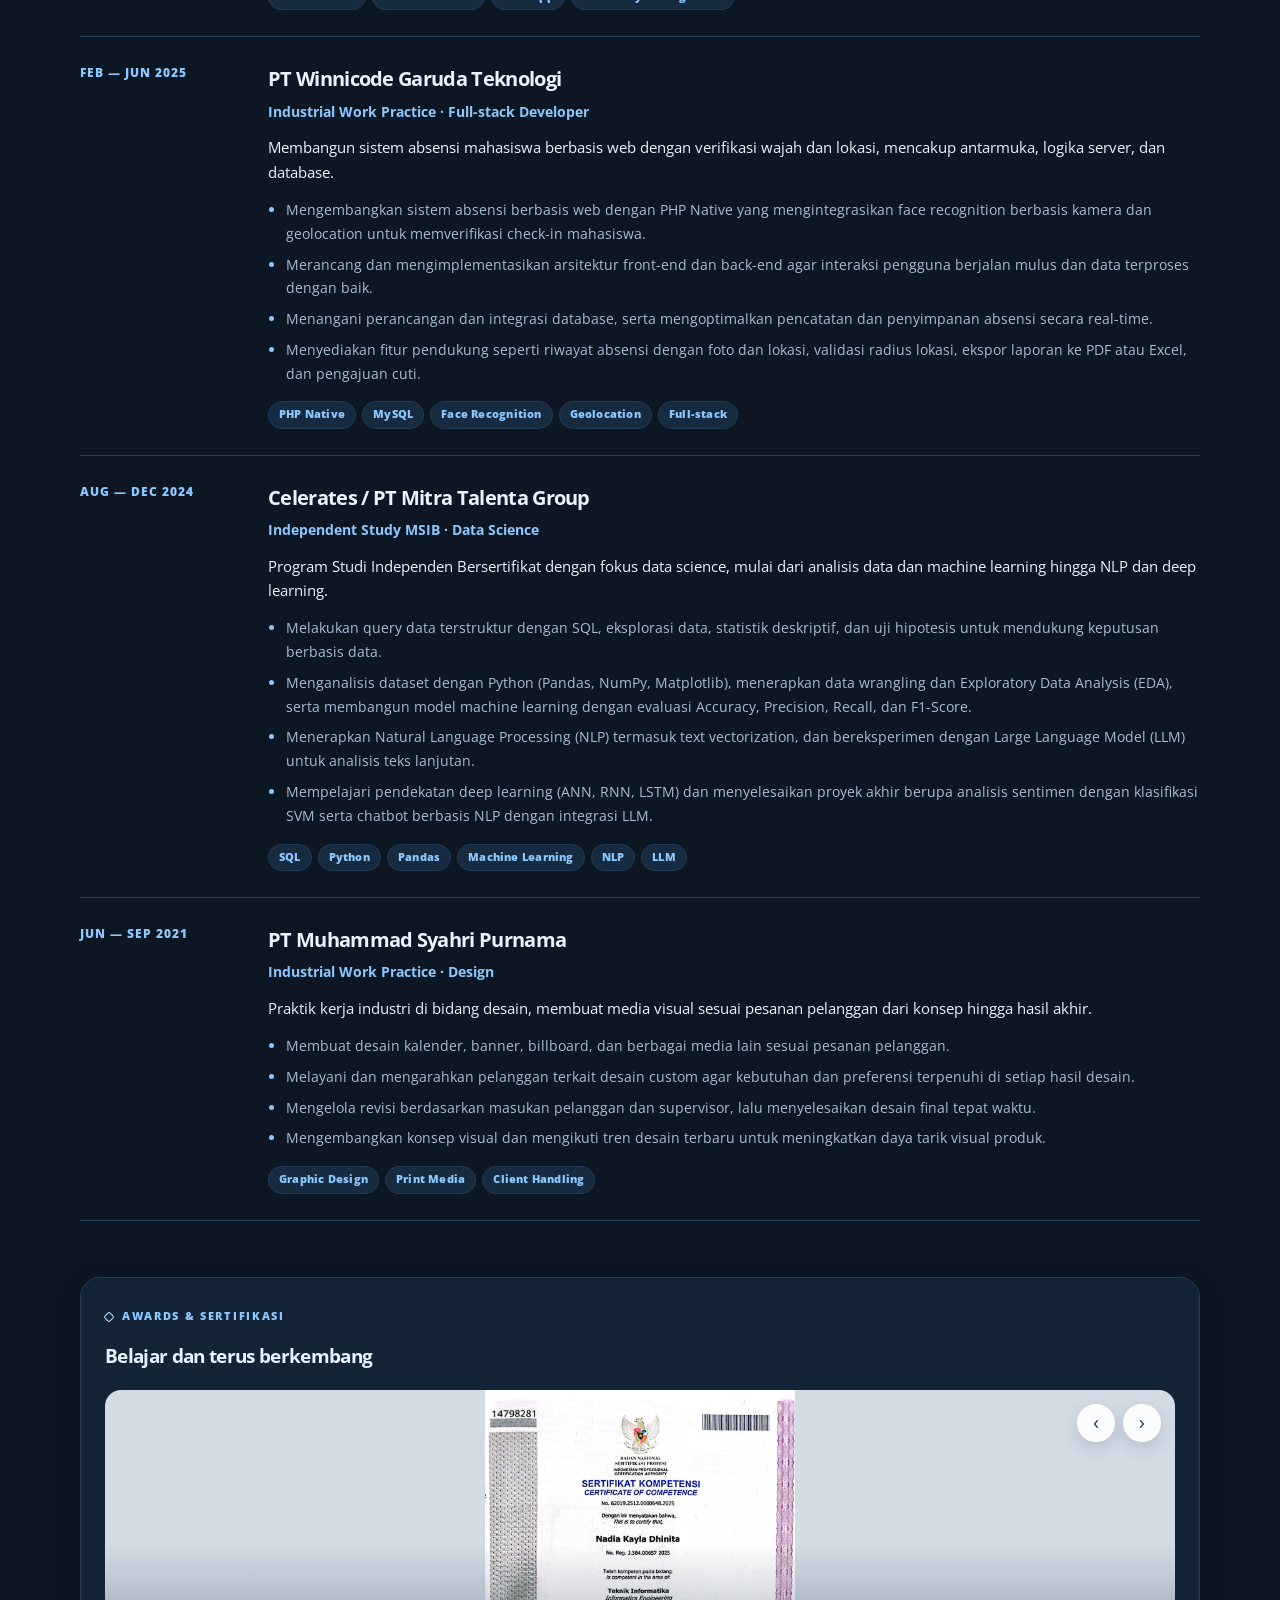
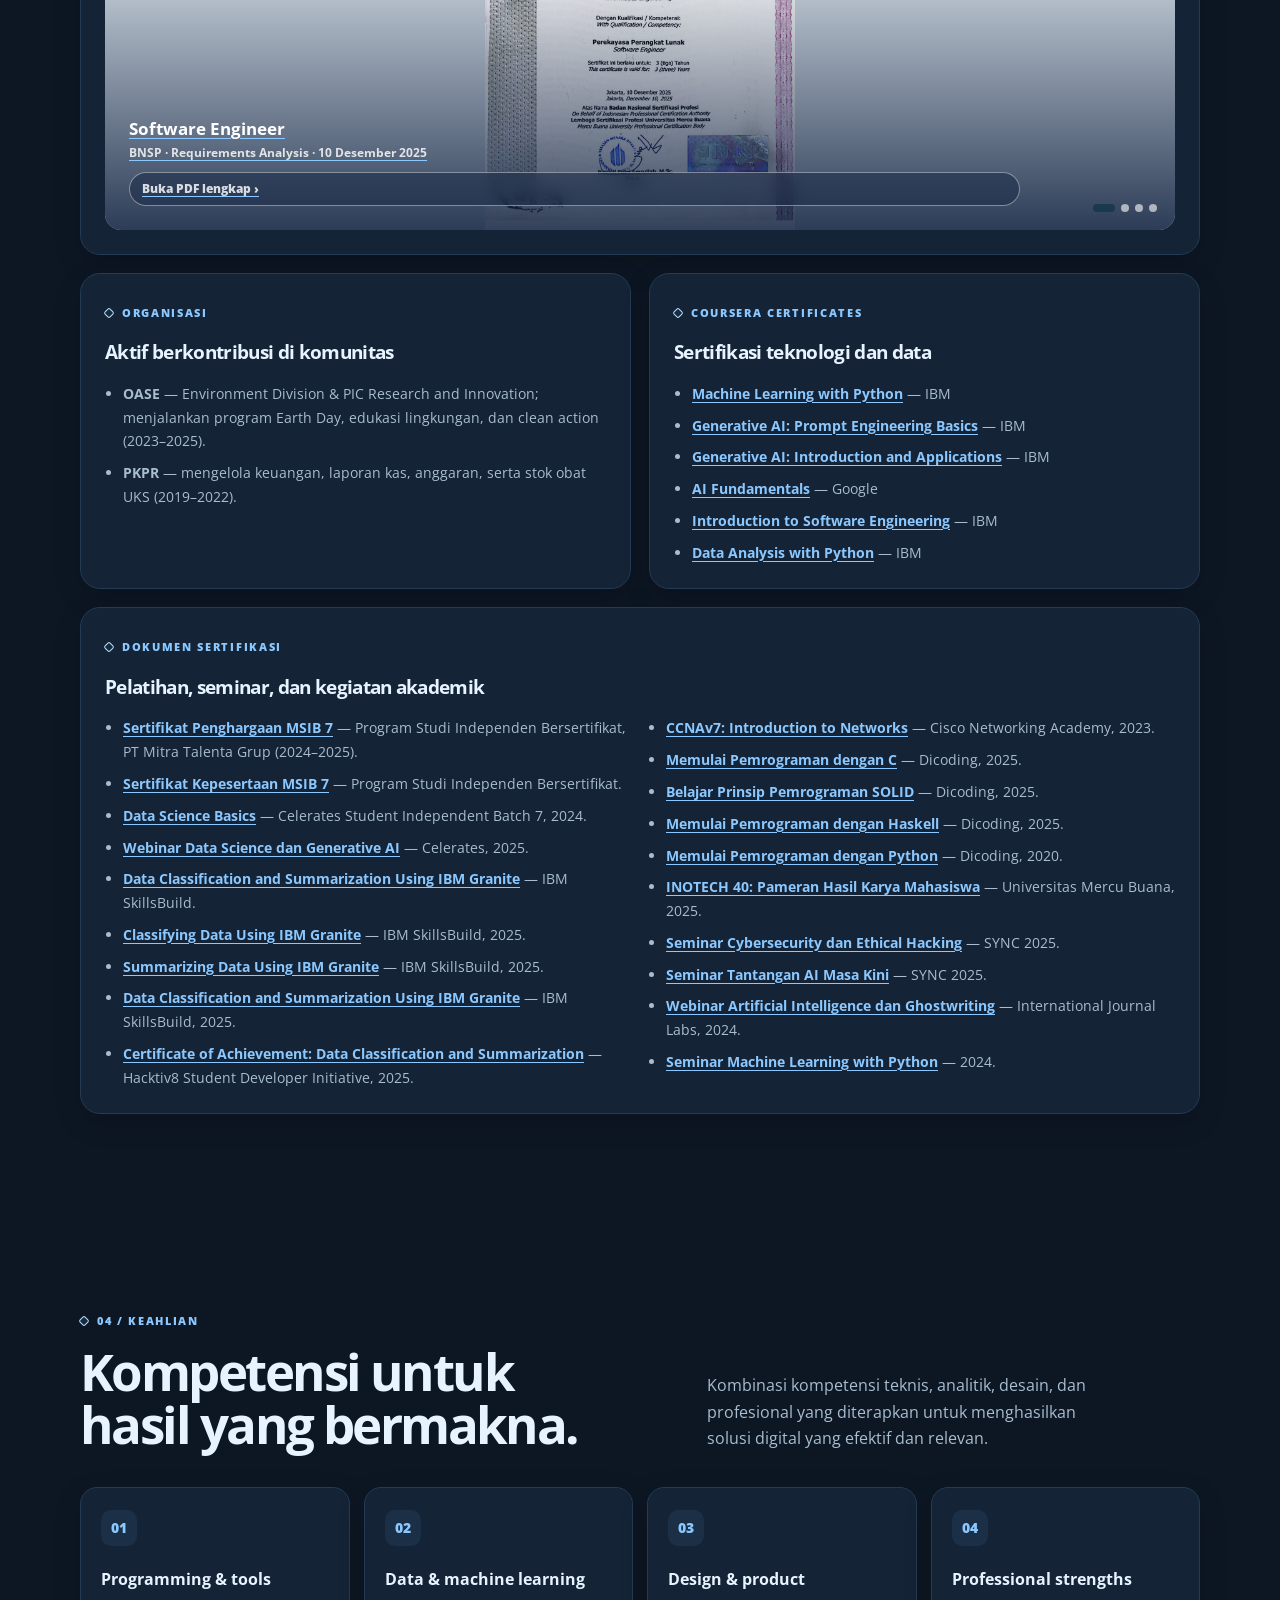
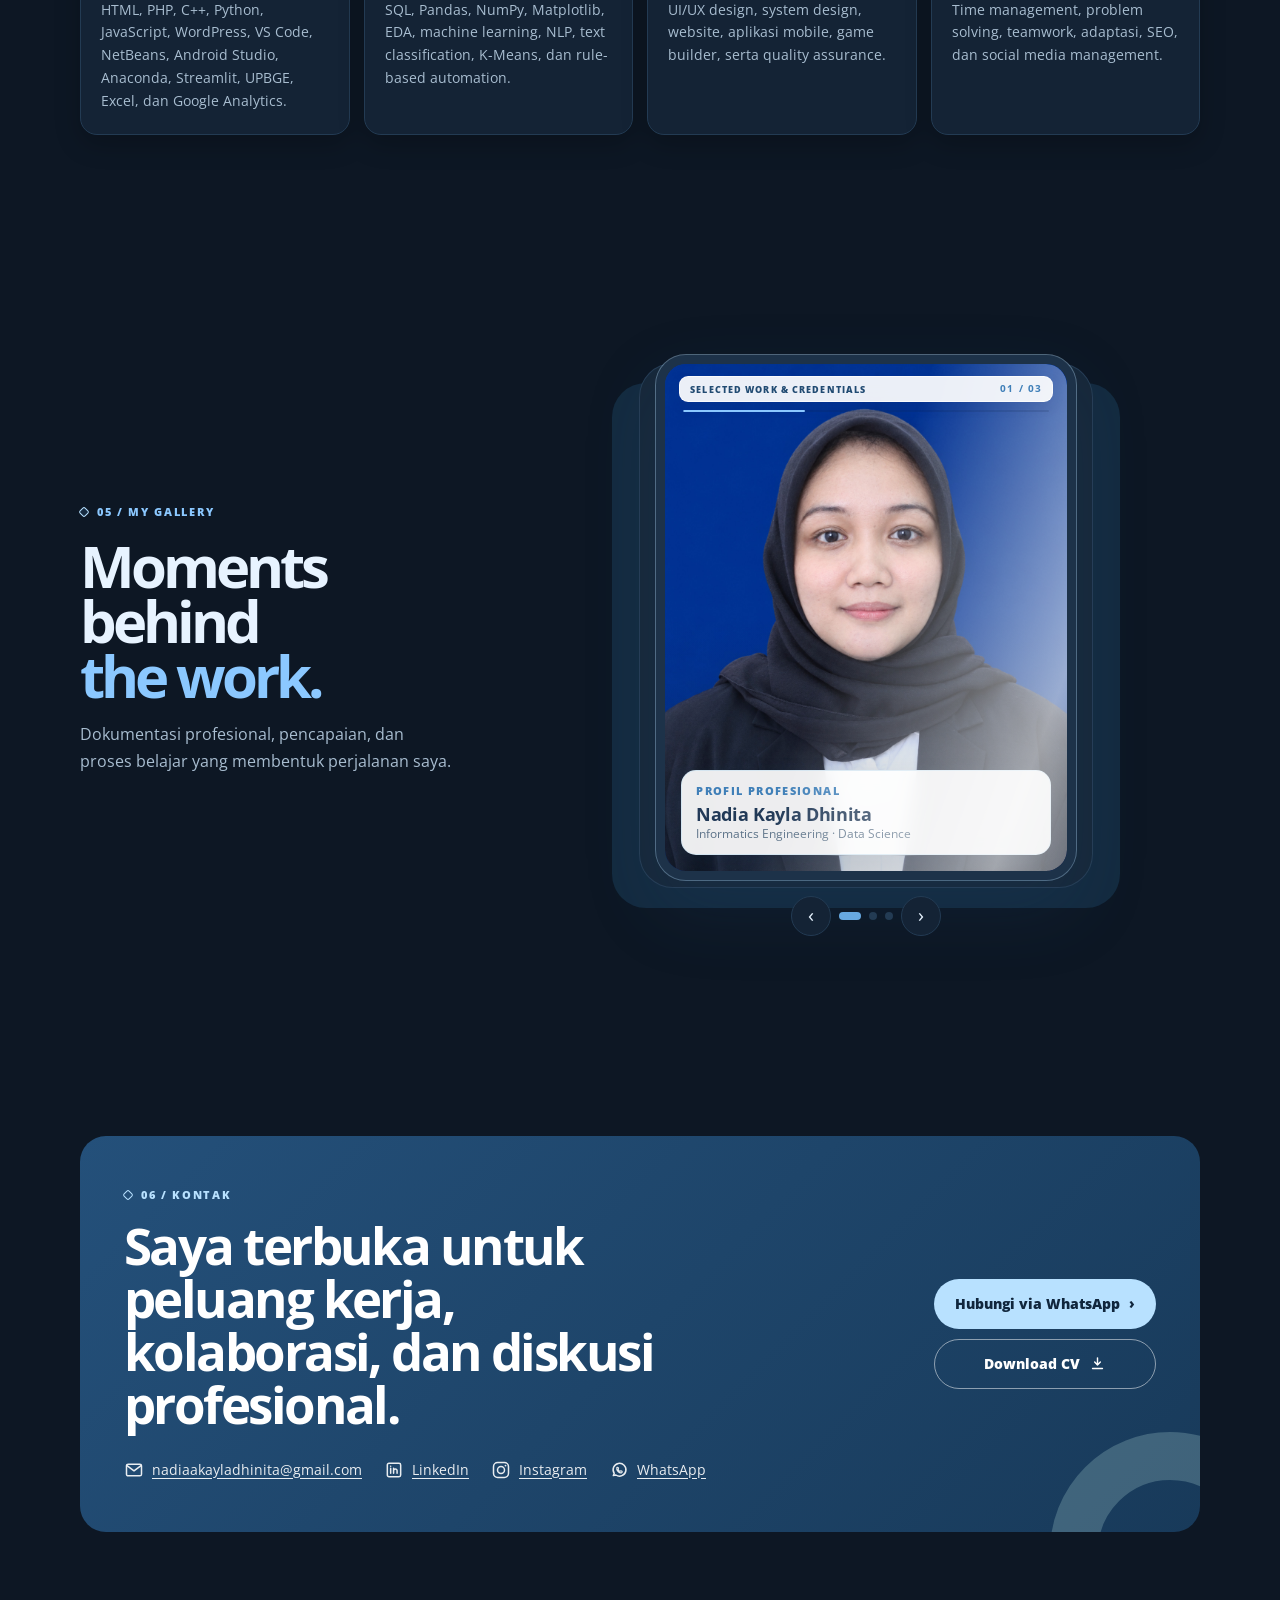
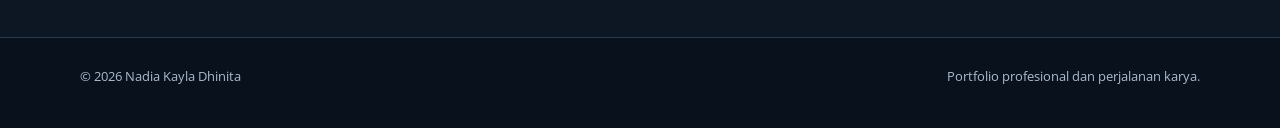
==== commit 2b6967d0: "Add files via upload" ====
--- a/portofolio-fixed/index.html
+++ b/portofolio-fixed/index.html
@@ -557,7 +557,7 @@
       <div class="hero-road" aria-hidden="true"><svg class="road-markings" viewBox="0 0 100 100" preserveAspectRatio="none" aria-hidden="true"><g class="road-edge"><line x1="44.6" y1="0" x2="4" y2="100"/><line x1="55.4" y1="0" x2="96" y2="100"/></g><g class="road-dash"><polygon points="49.22,100.00 50.78,100.00 50.73,92.00 49.27,92.00"/><polygon points="49.33,82.50 50.67,82.50 50.63,75.78 49.37,75.78"/><polygon points="49.42,67.80 50.58,67.80 50.55,62.16 49.45,62.16"/><polygon points="49.50,55.45 50.50,55.45 50.47,50.71 49.53,50.71"/><polygon points="49.56,45.08 50.44,45.08 50.41,41.10 49.59,41.10"/><polygon points="49.61,36.37 50.39,36.37 50.36,33.02 49.64,33.02"/><polygon points="49.66,29.05 50.34,29.05 50.32,26.24 49.68,26.24"/><polygon points="49.70,22.90 50.30,22.90 50.29,20.54 49.71,20.54"/><polygon points="49.73,17.74 50.27,17.74 50.26,15.75 49.74,15.75"/><polygon points="49.76,13.40 50.24,13.40 50.23,11.73 49.77,11.73"/><polygon points="49.78,9.75 50.22,9.75 50.21,8.36 49.79,8.36"/><polygon points="49.80,6.69 50.20,6.69 50.19,5.52 49.81,5.52"/></g></svg></div>
 
       <div class="hero-game" role="group" aria-label="Mini game portfolio. Tekan tombol panah di layar untuk menyetir mobil.">
-        <div class="game-hud"><span class="game-status">TAP ARROWS TO DRIVE</span><strong><span class="speed-value">0.0</span> KM/H</strong><small class="game-direction">PARKED AT HOME</small></div>
+        <div class="game-hud"><span class="game-status">ARROWS / WASD / PGUP · PGDN TO DRIVE</span><strong><span class="speed-value">0.0</span> KM/H</strong><small class="game-direction">PARKED AT HOME</small></div>
         <div class="game-car" aria-hidden="true"><i class="car-window"></i><i class="car-light left"></i><i class="car-light right"></i><i class="car-wheel front"></i><i class="car-wheel back"></i></div>
         <div class="game-pad" aria-label="Kontrol mobil">
           <button type="button" data-key="arrowup" aria-label="Maju">▲</button>
@@ -634,35 +634,35 @@
           </article>
 
           <article class="project">
-            <div class="project-media"><div class="project-preview project-preview-art" aria-hidden="true"><span>YARA<br />COOKIES</span></div></div>
+            <div class="project-media"><iframe class="project-preview" src="https://yara-cookies.vercel.app/" title="Preview website Yara Cookies" loading="lazy" tabindex="-1"></iframe></div>
             <div class="project-body"><span class="project-label">Brand website &amp; e-commerce</span><h3>Yara Cookies</h3><p>Website e-commerce untuk brand cookies dengan katalog produk, hampers, galeri, dan alur pemesanan yang dirancang agar mudah digunakan.</p>
               <ul class="project-stack" aria-label="Teknologi project"><li>Web Design</li><li>E-commerce</li><li>UI/UX</li></ul></div>
             <button class="project-link project-detail-trigger" type="button" data-project-detail="yara">Lihat studi kasus ›</button>
           </article>
 
           <article class="project">
-            <div class="project-media"><div class="project-preview project-preview-art" aria-hidden="true"><span>GREEN COAL<br />GLOBAL</span></div></div>
+            <div class="project-media"><iframe class="project-preview" src="https://greencoalglobal.com.au/" title="Preview website Green Coal Global" loading="lazy" tabindex="-1"></iframe></div>
             <div class="project-body"><span class="project-label">Corporate website</span><h3>Green Coal Global</h3><p>Website corporate yang menyajikan profil perusahaan, area of interest, dan peluang komersial di sektor energi, sumber daya, teknologi, dan keberlanjutan.</p>
               <ul class="project-stack" aria-label="Teknologi project"><li>Corporate Website</li><li>Content</li><li>SEO</li></ul></div>
             <button class="project-link project-detail-trigger" type="button" data-project-detail="green-coal">Lihat studi kasus ›</button>
           </article>
 
           <article class="project">
-            <div class="project-media"><div class="project-preview project-preview-art" aria-hidden="true"><span>AIS<br />MARINE</span></div></div>
+            <div class="project-media"><iframe class="project-preview" src="https://aismarine.com.au/" title="Preview website AIS Marine" loading="lazy" tabindex="-1"></iframe></div>
             <div class="project-body"><span class="project-label">Website maintenance · SEO</span><h3>AIS Marine corporate website</h3><p>Pemeliharaan website AIS Marine melalui pembaruan konten, penyempurnaan Our Journey, pengembangan halaman Insights, SEO off-page, dan pengelolaan backlink.</p>
               <ul class="project-stack" aria-label="Teknologi project"><li>WordPress</li><li>SEO</li><li>Content</li></ul></div>
             <a class="project-link" href="ais-marine.html" target="_blank" rel="noreferrer">Lihat studi kasus ›</a>
           </article>
 
           <article class="project">
-            <div class="project-media"><div class="project-preview project-preview-art" aria-hidden="true"><span>LAUNDRYAN<br />APP</span></div></div>
+            <div class="project-media"><iframe class="project-preview" src="https://www.figma.com/embed?embed_host=share&amp;url=https%3A%2F%2Fwww.figma.com%2Fdesign%2FMN5V5wVnk5NW01zr7MTNfn%2Fsaved%3Fnode-id%3D0-1%26m%3Ddev%26t%3D82btXFdTiUQEckBo-1" title="Preview desain aplikasi LaundryAN di Figma" loading="lazy" tabindex="-1"></iframe></div>
             <div class="project-body"><span class="project-label">UI/UX design</span><h3>LaundryAN mobile app</h3><p>Perancangan UI/UX aplikasi layanan laundry berbasis mobile dengan alur autentikasi, pemantauan pesanan, pemesanan layanan, pembayaran, dan dashboard admin.</p>
               <ul class="project-stack" aria-label="Teknologi project"><li>Figma</li><li>UI/UX</li><li>Mobile App</li></ul></div>
             <button class="project-link project-detail-trigger" type="button" data-project-detail="uiux">Lihat studi kasus ›</button>
           </article>
 
           <article class="project">
-            <div class="project-media"><div class="project-preview project-preview-art" aria-hidden="true"><span>JURNAL<br />COLLABITS</span></div></div>
+            <div class="project-media"><iframe class="project-preview" src="https://publikasi.mercubuana.ac.id/index.php/collabits/article/view/27287/12674#page=1&amp;toolbar=0&amp;navpanes=0" title="Preview PDF jurnal Collabits" loading="lazy" tabindex="-1"></iframe></div>
             <div class="project-body"><span class="project-label">Jurnal ilmiah · 2026</span><h3>Business intelligence &amp; association rule mining</h3><p>Artikel jurnal tentang analisis produk terlaris menggunakan association rule mining untuk mendukung business intelligence dan pengambilan keputusan.</p>
               <ul class="project-stack" aria-label="Teknologi project"><li>RapidMiner</li><li>Apriori</li><li>Data Mining</li><li>Business Intelligence</li></ul></div>
             <a class="project-link" href="https://publikasi.mercubuana.ac.id/index.php/collabits/article/view/27287/12674" target="_blank" rel="noreferrer">Baca jurnal ›</a>
@@ -1613,6 +1613,23 @@
 
     addEventListener('blur', () => keys.clear());
 
+    // Kontrol keyboard (PC/laptop): panah atau WASD, PageUp = maju, PageDown = mundur
+    const GAME_KEYS = { ArrowUp: 'arrowup', w: 'arrowup', W: 'arrowup', PageUp: 'arrowup',
+      ArrowDown: 'arrowdown', s: 'arrowdown', S: 'arrowdown', PageDown: 'arrowdown',
+      ArrowLeft: 'arrowleft', a: 'arrowleft', A: 'arrowleft',
+      ArrowRight: 'arrowright', d: 'arrowright', D: 'arrowright' };
+    const gameInView = () => { const r = gameZone.getBoundingClientRect(); return r.bottom > 0 && r.top < innerHeight; };
+    addEventListener('keydown', (e) => {
+      const k = GAME_KEYS[e.key];
+      if (!k || e.ctrlKey || e.metaKey || e.altKey) return;
+      if (!modal.hidden) return;
+      if (e.target.closest && e.target.closest('input, textarea, select, [contenteditable]')) return;
+      if (!gameInView()) return;
+      e.preventDefault();
+      press(k);
+    });
+    addEventListener('keyup', (e) => { const k = GAME_KEYS[e.key]; if (k) keys.delete(k); });
+
     $$('.game-pad button').forEach((btn) => {
       const key = btn.dataset.key;
       const release = () => keys.delete(key);
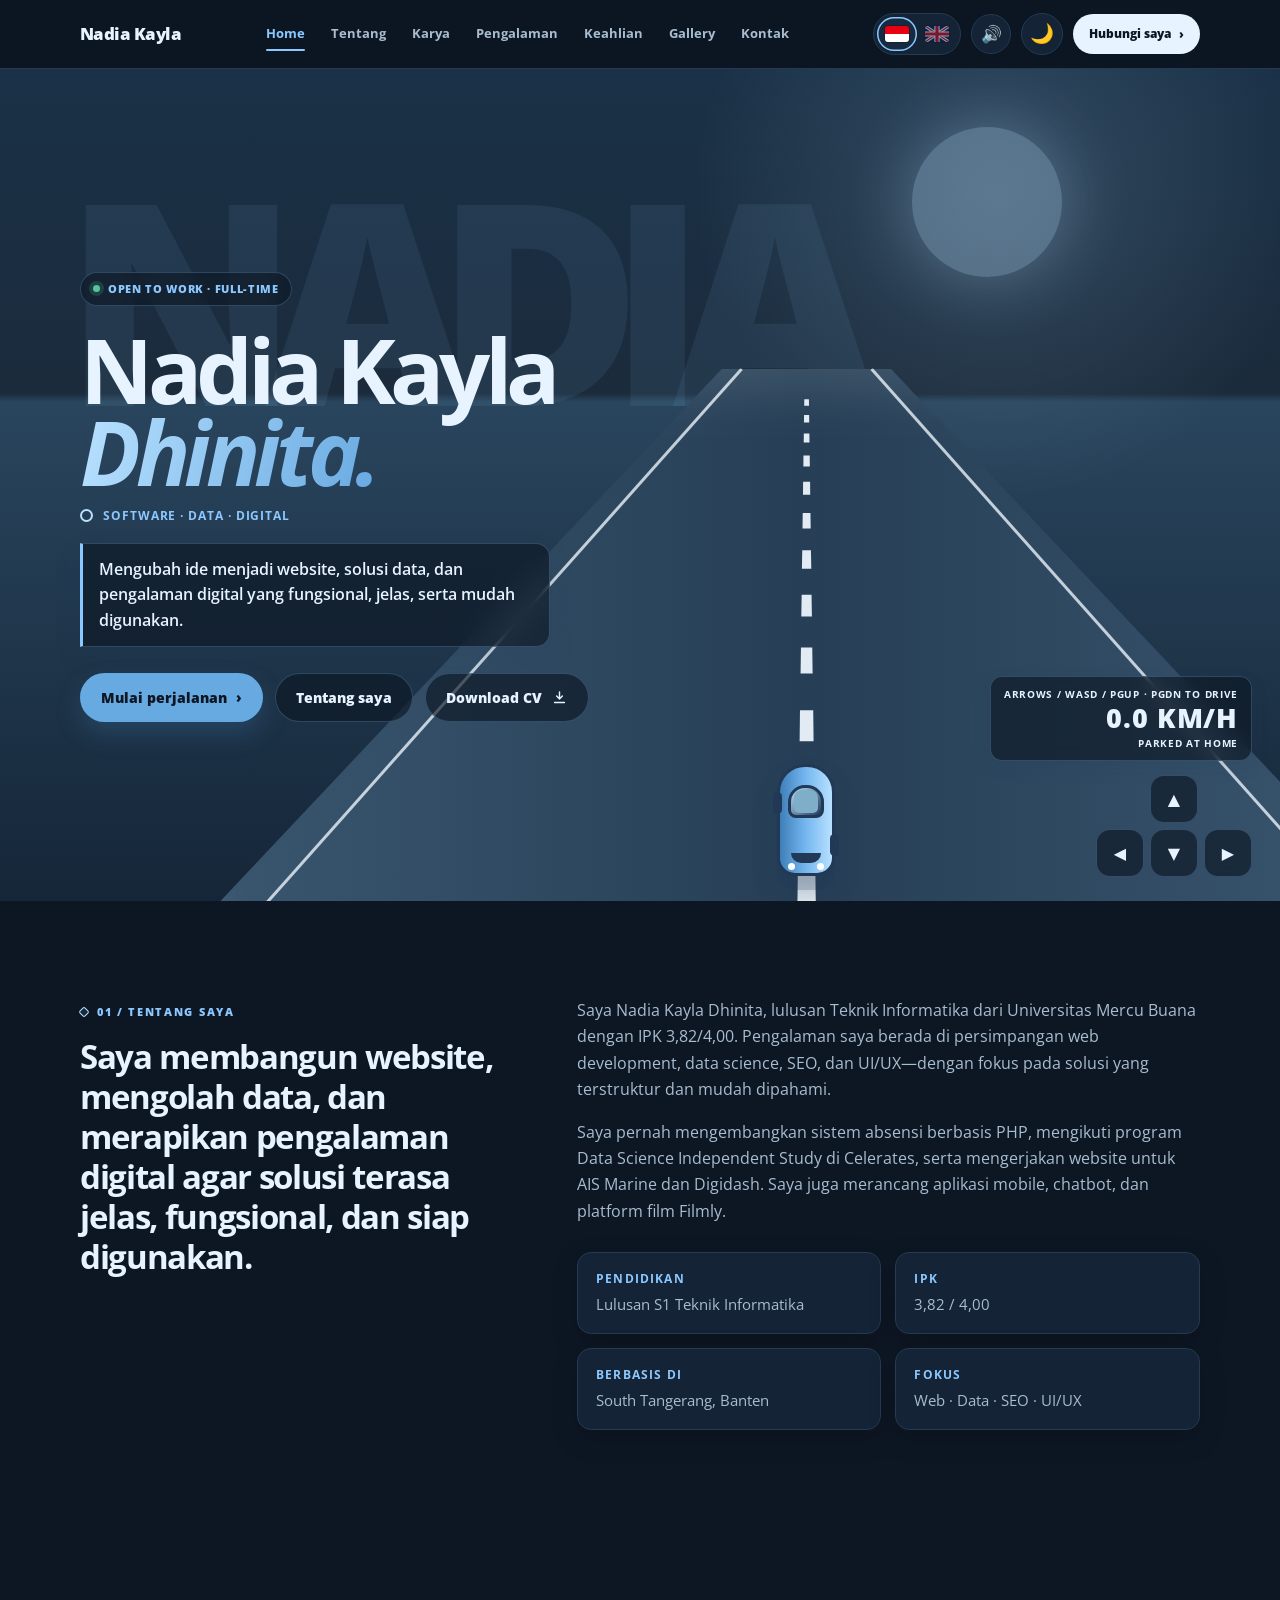
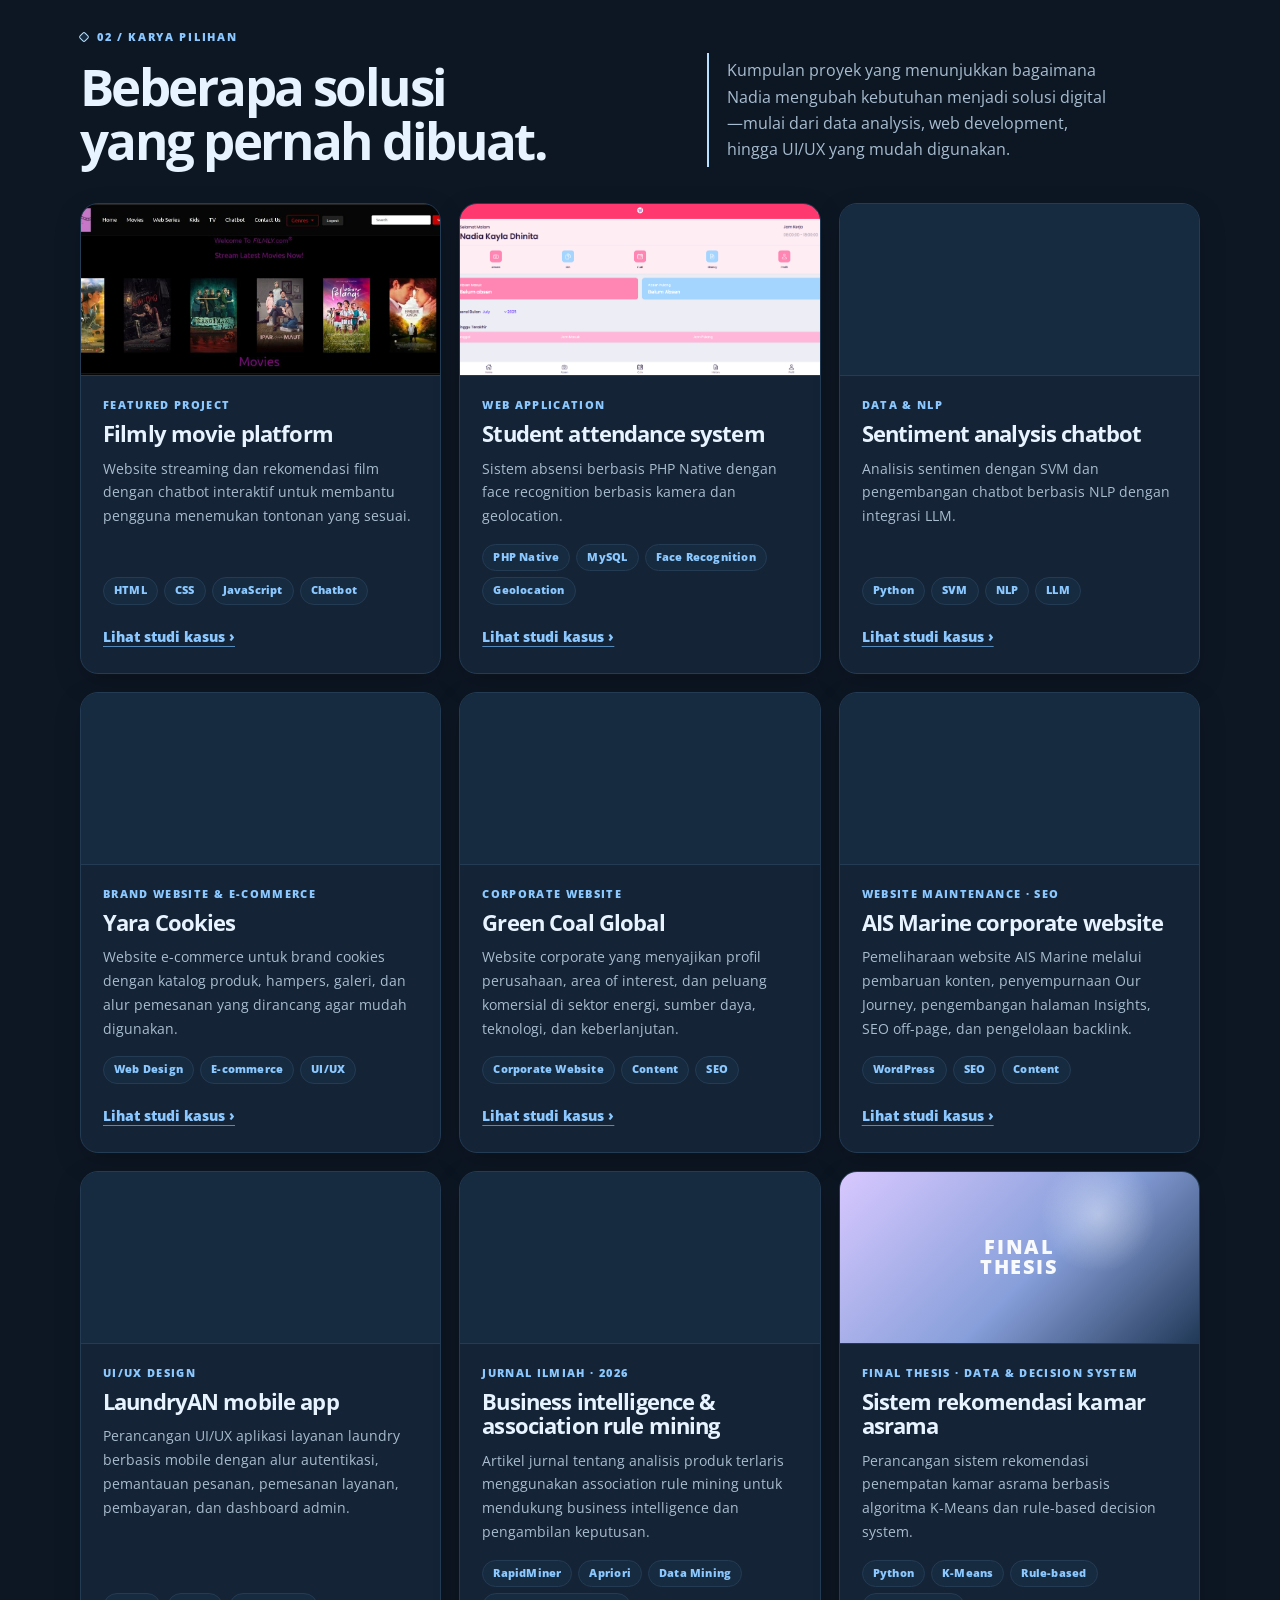
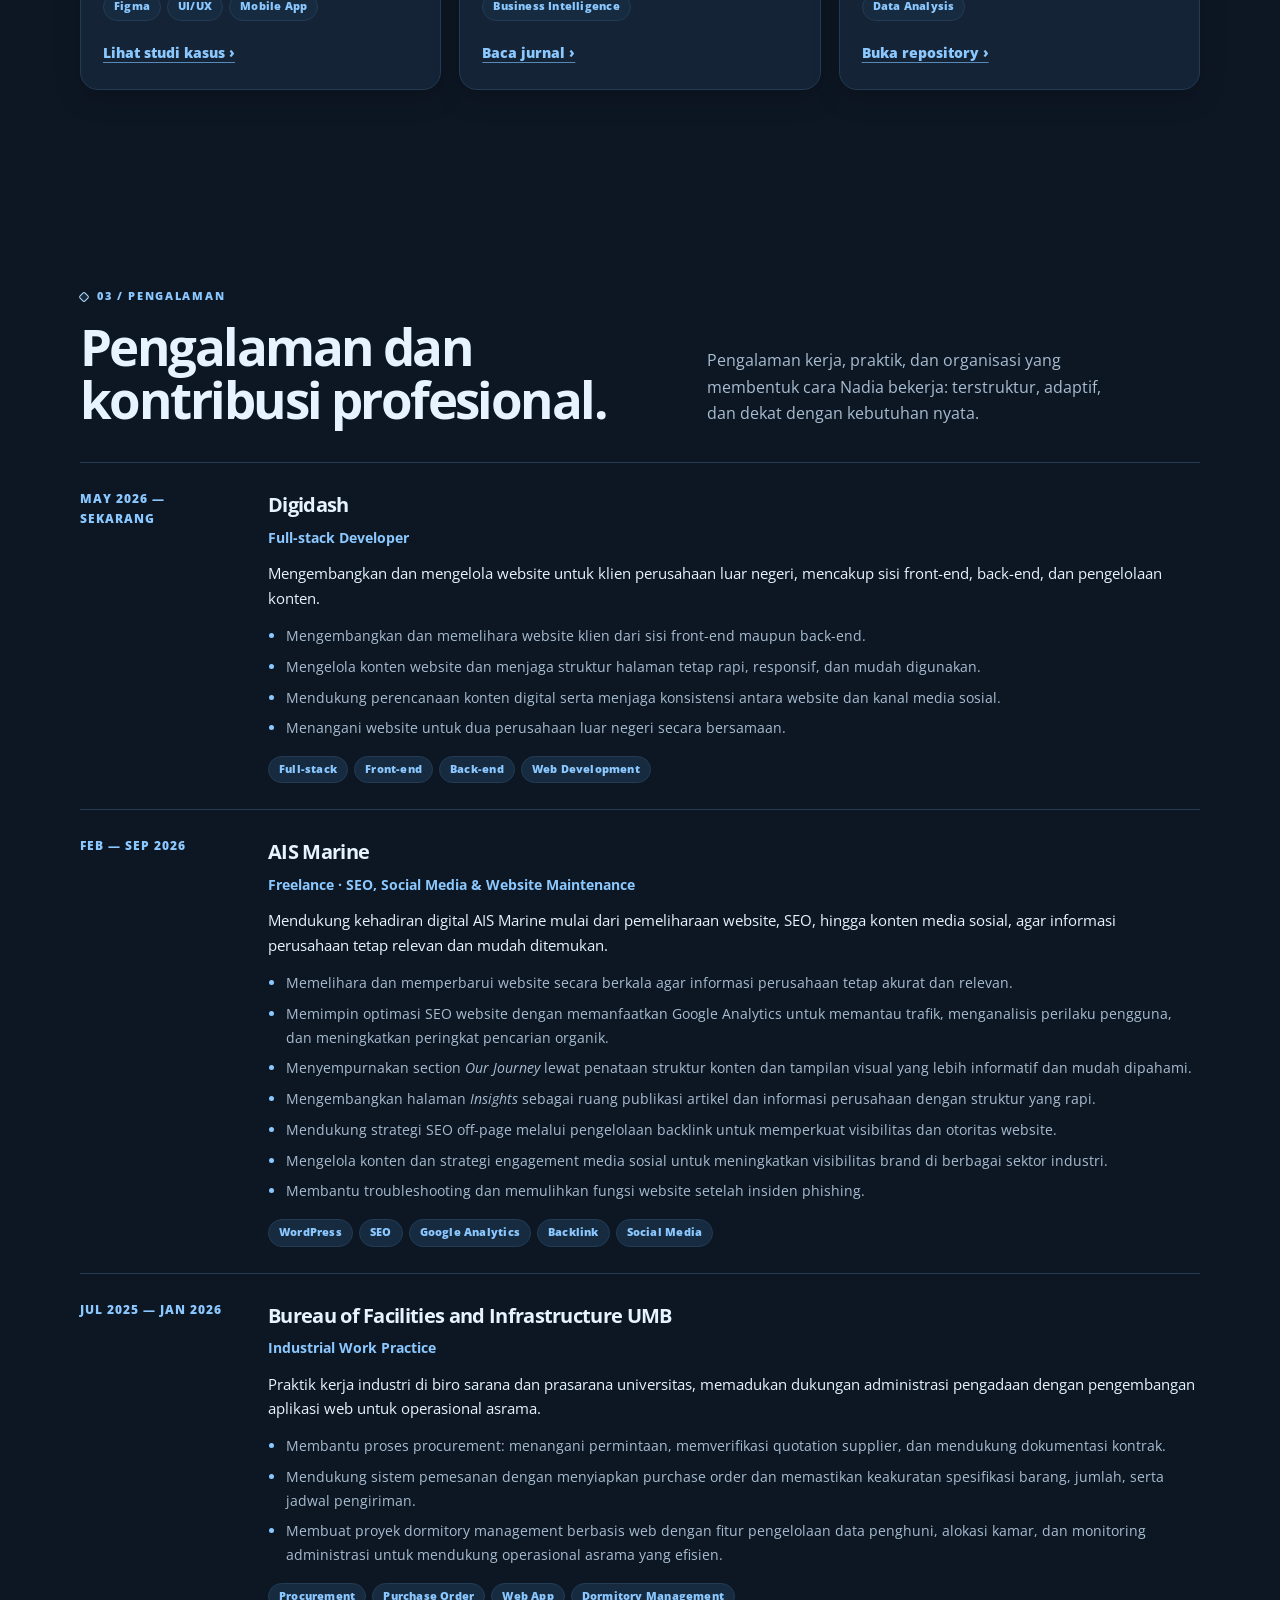
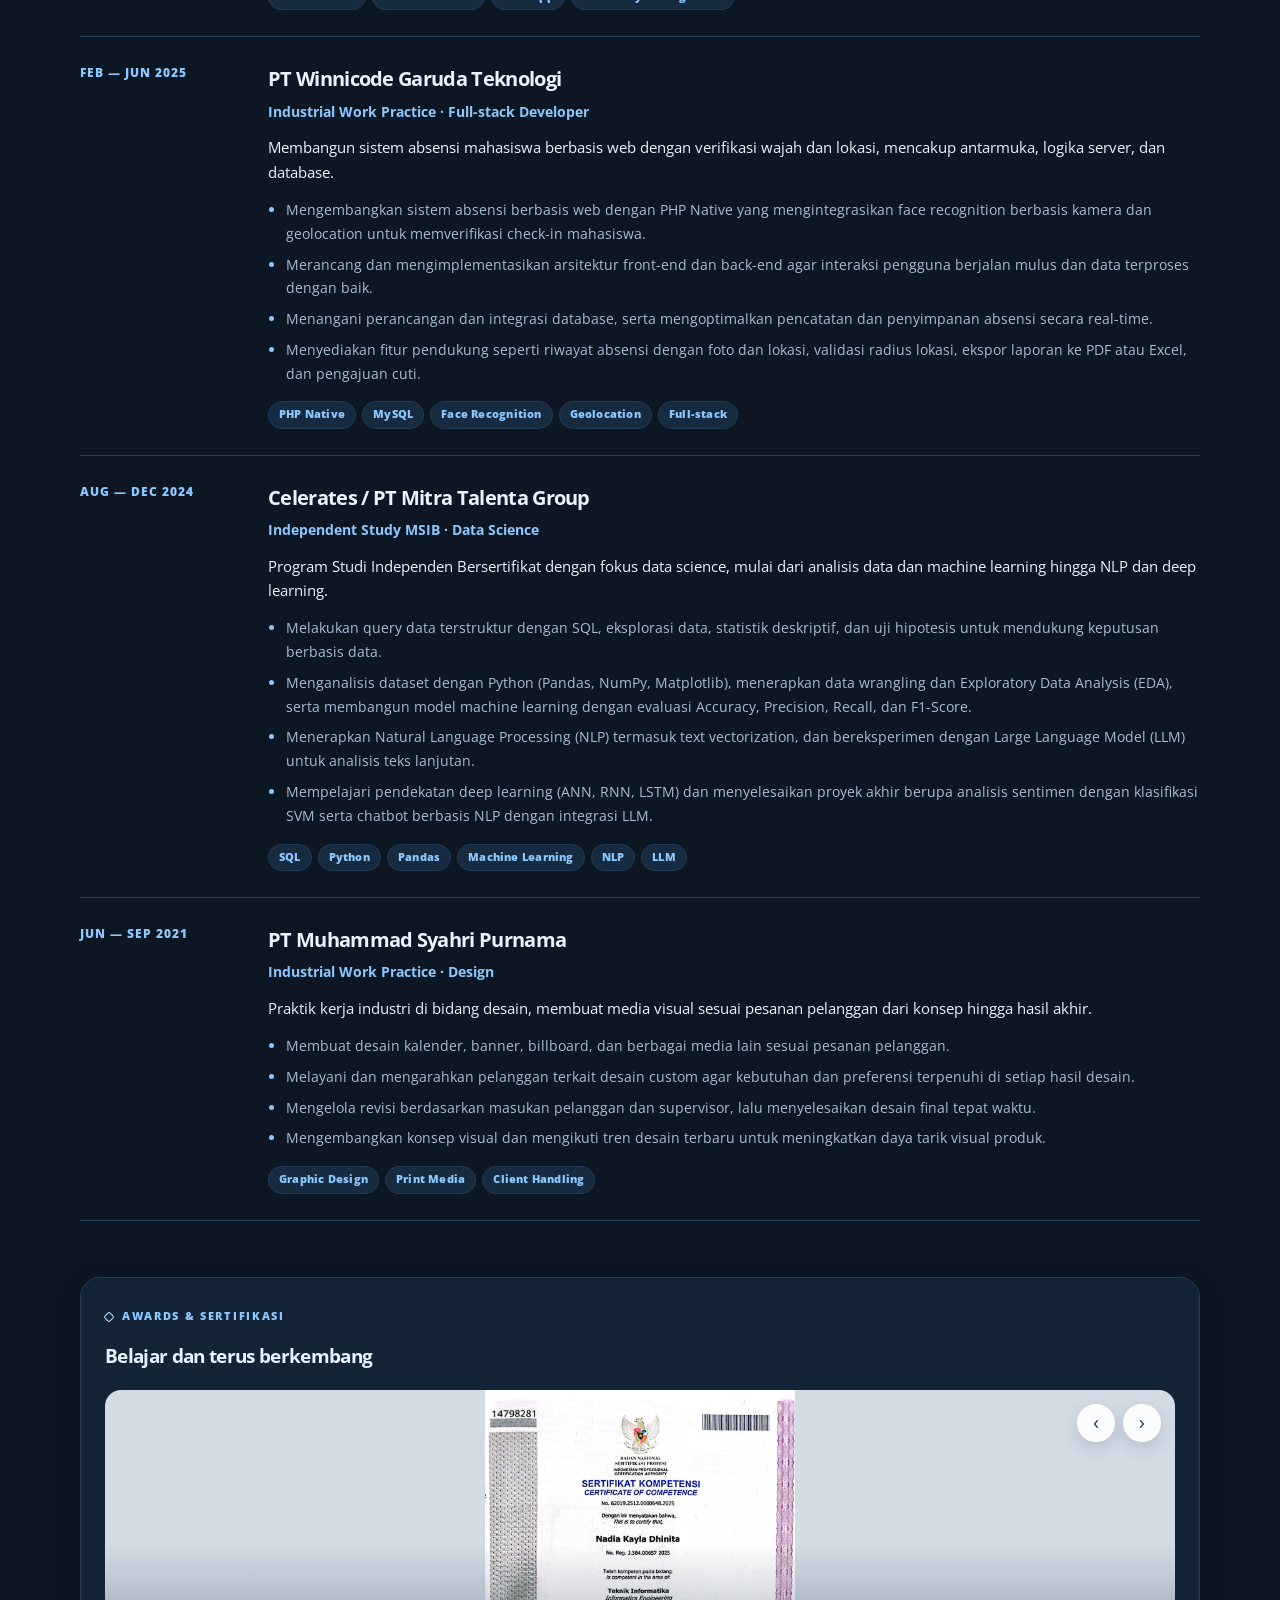
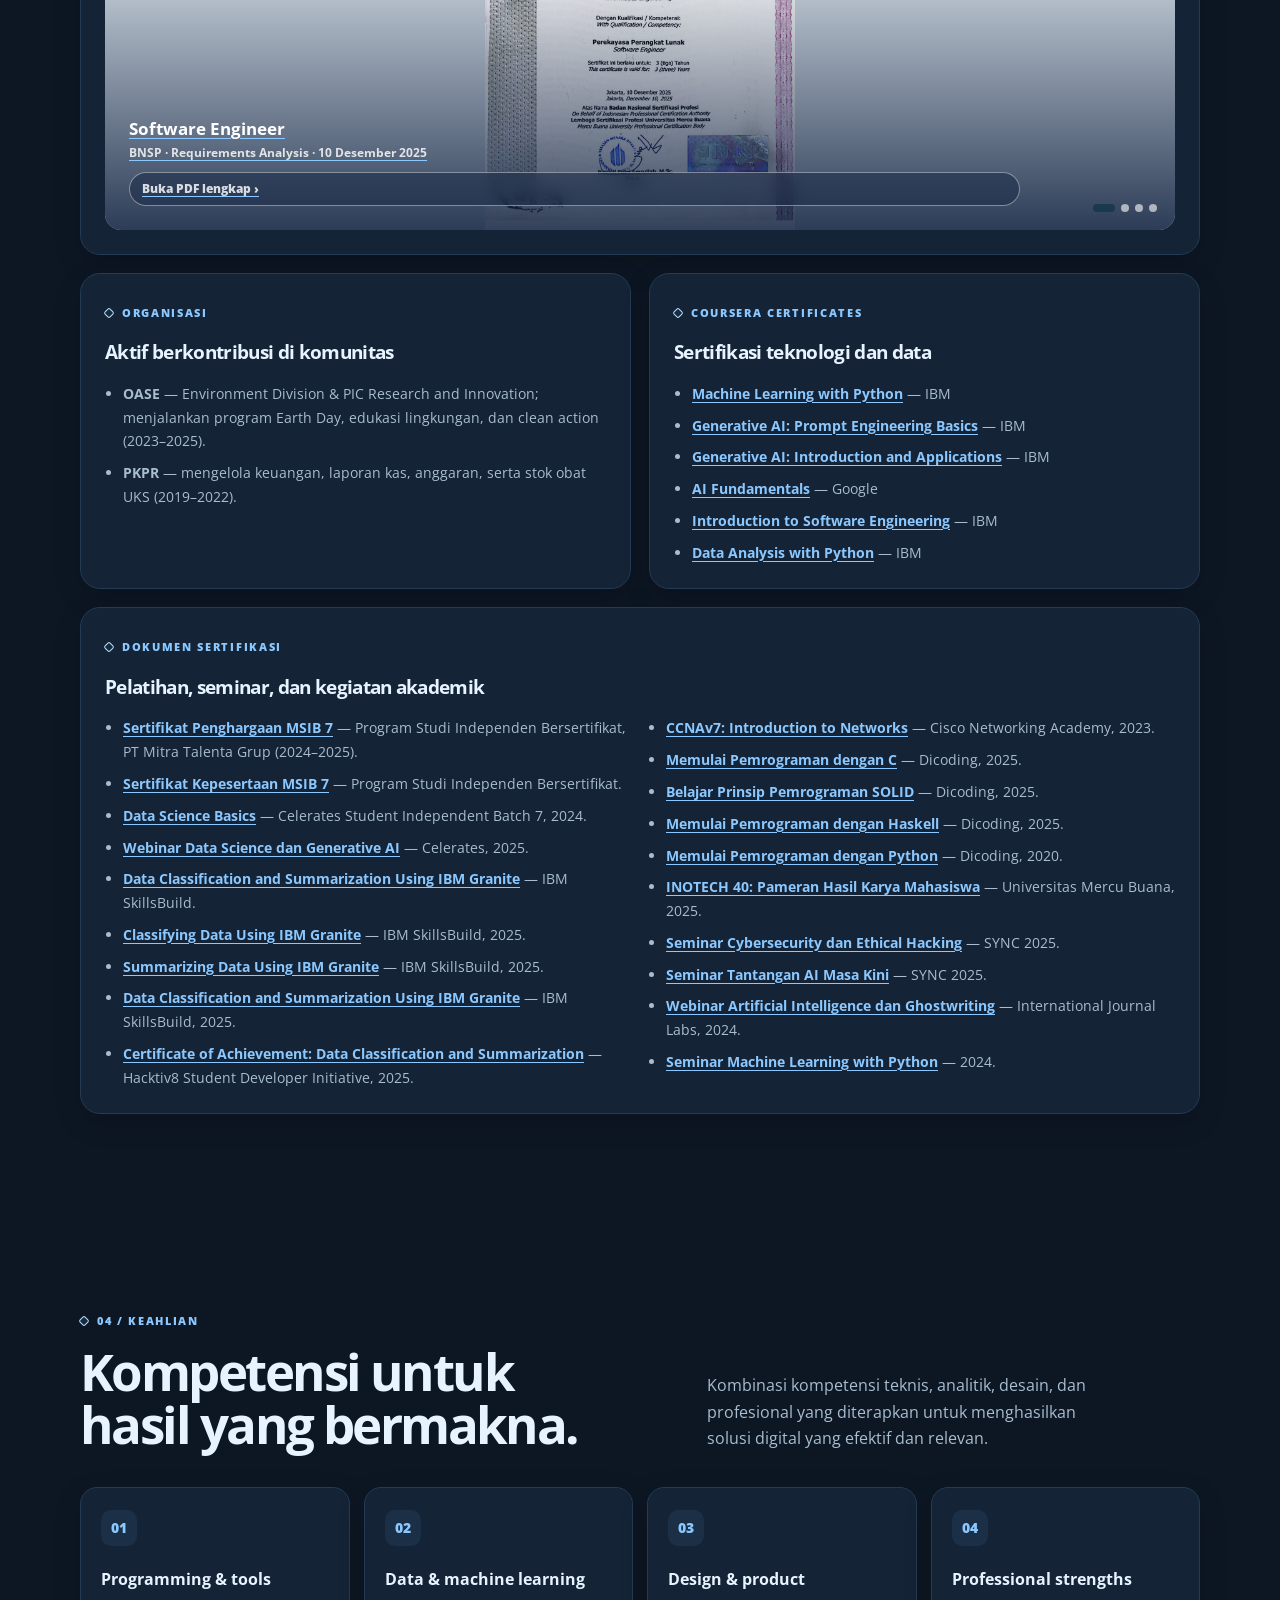
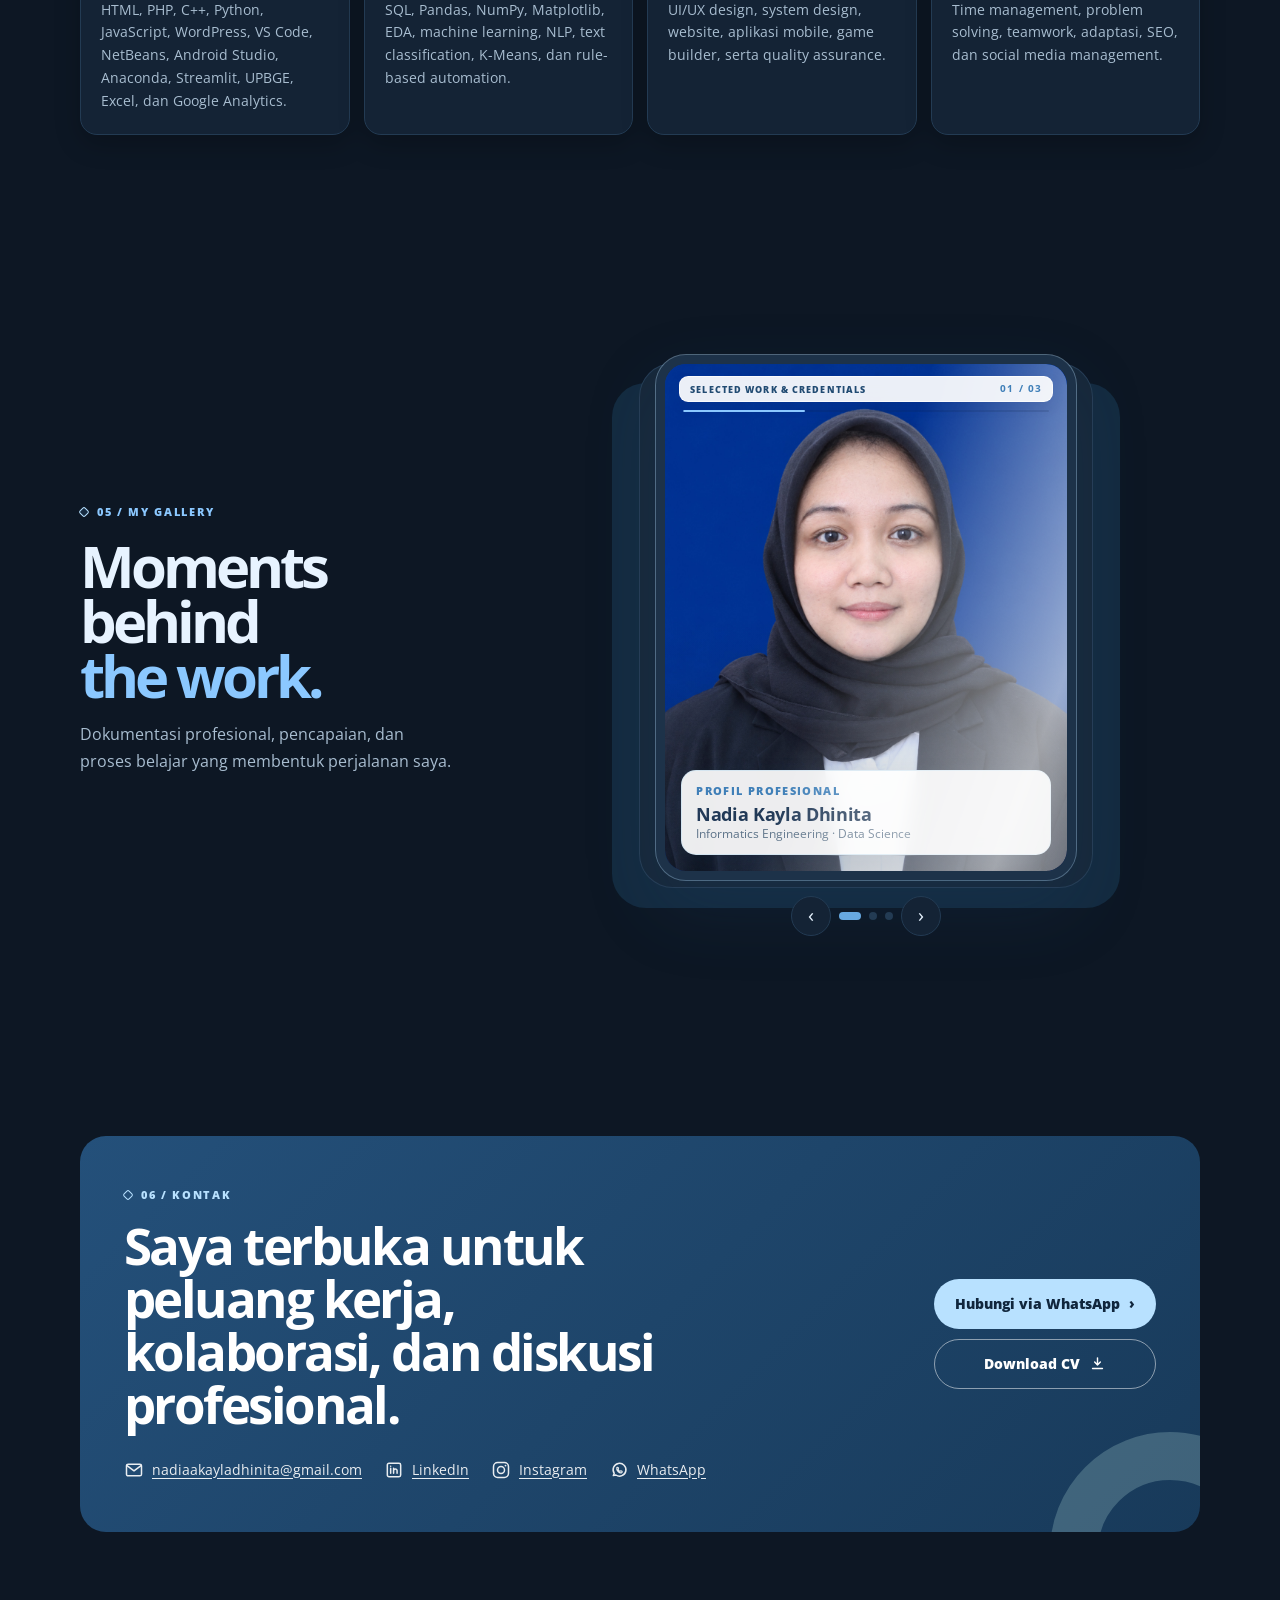
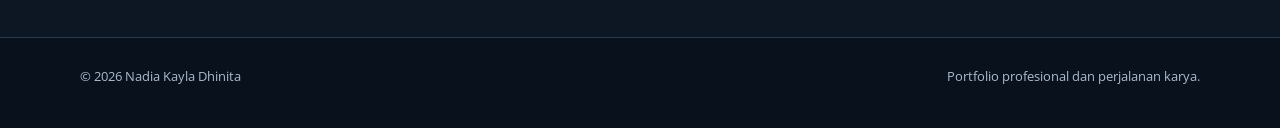
==== commit 7f417178: "Add files via upload" ====
--- a/portofolio-fixed/index.html
+++ b/portofolio-fixed/index.html
@@ -198,11 +198,6 @@
     .hero-kicker span { width: 13px; height: 13px; border: 2px solid var(--sky); border-radius: 50%; }
     .hero-description { max-width: 470px; margin: 18px 0 0; padding: 13px 16px; border: 1px solid var(--glass-border); border-left: 3px solid var(--blue); border-radius: 0 14px 14px 0; color: var(--ink); background: var(--glass); box-shadow: 0 12px 28px rgba(33,57,87,.1); backdrop-filter: blur(12px); -webkit-backdrop-filter: blur(12px); font-size: .98rem; font-weight: 600; line-height: 1.6; }
     .hero .actions { display: flex; flex-wrap: wrap; gap: 12px; margin-top: 26px; }
-    .hero-proof { display: flex; align-items: center; gap: 12px; margin-top: 26px; padding: 10px 16px 10px 12px; border: 1px solid var(--glass-border); border-top: 2px solid var(--accent-strong); border-radius: 14px; background: var(--glass); box-shadow: 0 8px 20px rgba(33,57,87,.08); backdrop-filter: blur(8px); -webkit-backdrop-filter: blur(8px); }
-    .proof-icon { display: grid; place-items: center; width: 34px; height: 34px; border-radius: 10px; color: var(--accent); background: rgba(184,225,255,.5); }
-    .proof-icon svg { width: 19px; height: 19px; }
-    .hero-proof strong { display: block; font-size: 1rem; line-height: 1.2; letter-spacing: -.03em; }
-    .hero-proof span.proof-label { display: block; color: var(--muted); font-size: .64rem; font-weight: 800; letter-spacing: .08em; text-transform: uppercase; }
 
     /* Hero motion: masuk bertahap setelah intro, plus gerak ambient */
     .js:not(.skip-intro) .hero { --hero-delay: 1.85s; }
@@ -213,9 +208,6 @@
     .hero-content > .hero-kicker { --d: .34s; }
     .hero-content > .hero-description { --d: .44s; }
     .hero-content > .actions { --d: .56s; }
-    .hero-content > .hero-proof { --d: .7s; }
-    .hero-content > .hero-proof::after { content: ""; position: absolute; inset: 0; border-radius: inherit; background: linear-gradient(110deg, transparent 35%, rgba(255,255,255,.38) 50%, transparent 65%); transform: translateX(-120%); animation: hero-sheen 4.2s ease-in-out calc(var(--hero-delay) + 1.6s) infinite; pointer-events: none; }
-    .hero-content > .hero-proof { position: relative; overflow: hidden; }
     .hero-road { animation: hero-road-in 1.4s cubic-bezier(.2,.75,.25,1) both; animation-delay: var(--hero-delay); }
     .hero-sun { animation: hero-sun-float 9s ease-in-out infinite, hero-fade 1.2s ease both; animation-delay: 0s, var(--hero-delay); }
     .hero::before { animation: hero-drift 16s ease-in-out infinite alternate; }
@@ -230,7 +222,6 @@
     @keyframes hero-ping { 0% { box-shadow: 0 0 0 0 rgba(85,197,154,.45); } 70%, 100% { box-shadow: 0 0 0 9px rgba(85,197,154,0); } }
     @keyframes hero-spin { to { transform: rotate(360deg); } }
     @keyframes hero-tilt { 0%, 100% { transform: translateY(0) rotate(0deg); } 50% { transform: translateY(-3px) rotate(-.6deg); } }
-    @keyframes hero-sheen { 0%, 55%, 100% { transform: translateX(-120%); } 85% { transform: translateX(120%); } }
 
     /* Mini game */
     .hero-game { position: absolute; z-index: 2; inset: 0; pointer-events: none; }
@@ -577,10 +568,6 @@
           <a class="button ghost" href="#about">Tentang saya</a>
           <a class="button ghost" href="Nadia_Kayla_Dhinita_CV.pdf" download="Nadia_Kayla_Dhinita_CV.pdf">Download CV <svg class="btn-icon" viewBox="0 0 24 24" aria-hidden="true"><path d="M12 4v10m0 0-4-4m4 4 4-4M5 19h14" fill="none" stroke="currentColor" stroke-width="2" stroke-linecap="round" stroke-linejoin="round"/></svg></a>
         </div>
-        <div class="hero-proof" aria-label="Proyek unggulan">
-          <div class="proof-icon" aria-hidden="true"><svg viewBox="0 0 24 24" fill="none"><rect x="3.5" y="5" width="17" height="14" rx="2.5" stroke="currentColor" stroke-width="1.8"/><path d="m10.5 9.5 4 2.5-4 2.5v-5Z" stroke="currentColor" stroke-width="1.8" stroke-linejoin="round"/></svg></div>
-          <div><strong>Filmly</strong><span class="proof-label">Proyek unggulan</span></div>
-        </div>
       </div>
     </section>
 
@@ -665,14 +652,14 @@
             <div class="project-media"><iframe class="project-preview" src="https://publikasi.mercubuana.ac.id/index.php/collabits/article/view/27287/12674#page=1&amp;toolbar=0&amp;navpanes=0" title="Preview PDF jurnal Collabits" loading="lazy" tabindex="-1"></iframe></div>
             <div class="project-body"><span class="project-label">Jurnal ilmiah · 2026</span><h3>Business intelligence &amp; association rule mining</h3><p>Artikel jurnal tentang analisis produk terlaris menggunakan association rule mining untuk mendukung business intelligence dan pengambilan keputusan.</p>
               <ul class="project-stack" aria-label="Teknologi project"><li>RapidMiner</li><li>Apriori</li><li>Data Mining</li><li>Business Intelligence</li></ul></div>
-            <a class="project-link" href="https://publikasi.mercubuana.ac.id/index.php/collabits/article/view/27287/12674" target="_blank" rel="noreferrer">Baca jurnal ›</a>
+            <a class="project-link" href="jurnal.html" target="_blank" rel="noreferrer">Baca jurnal ›</a>
           </article>
 
           <article class="project">
             <div class="project-media"><div class="project-preview project-preview-art" aria-hidden="true"><span>FINAL<br />THESIS</span></div></div>
             <div class="project-body"><span class="project-label">Final thesis · Data &amp; decision system</span><h3>Sistem rekomendasi kamar asrama</h3><p>Perancangan sistem rekomendasi penempatan kamar asrama berbasis algoritma K-Means dan rule-based decision system.</p>
               <ul class="project-stack" aria-label="Teknologi project"><li>Python</li><li>K-Means</li><li>Rule-based</li><li>Data Analysis</li></ul></div>
-            <a class="project-link" href="https://repository.mercubuana.ac.id/103287/" target="_blank" rel="noreferrer">Buka repository ›</a>
+            <a class="project-link" href="repository.html" target="_blank" rel="noreferrer">Buka repository ›</a>
           </article>
         </div>
       </div>
